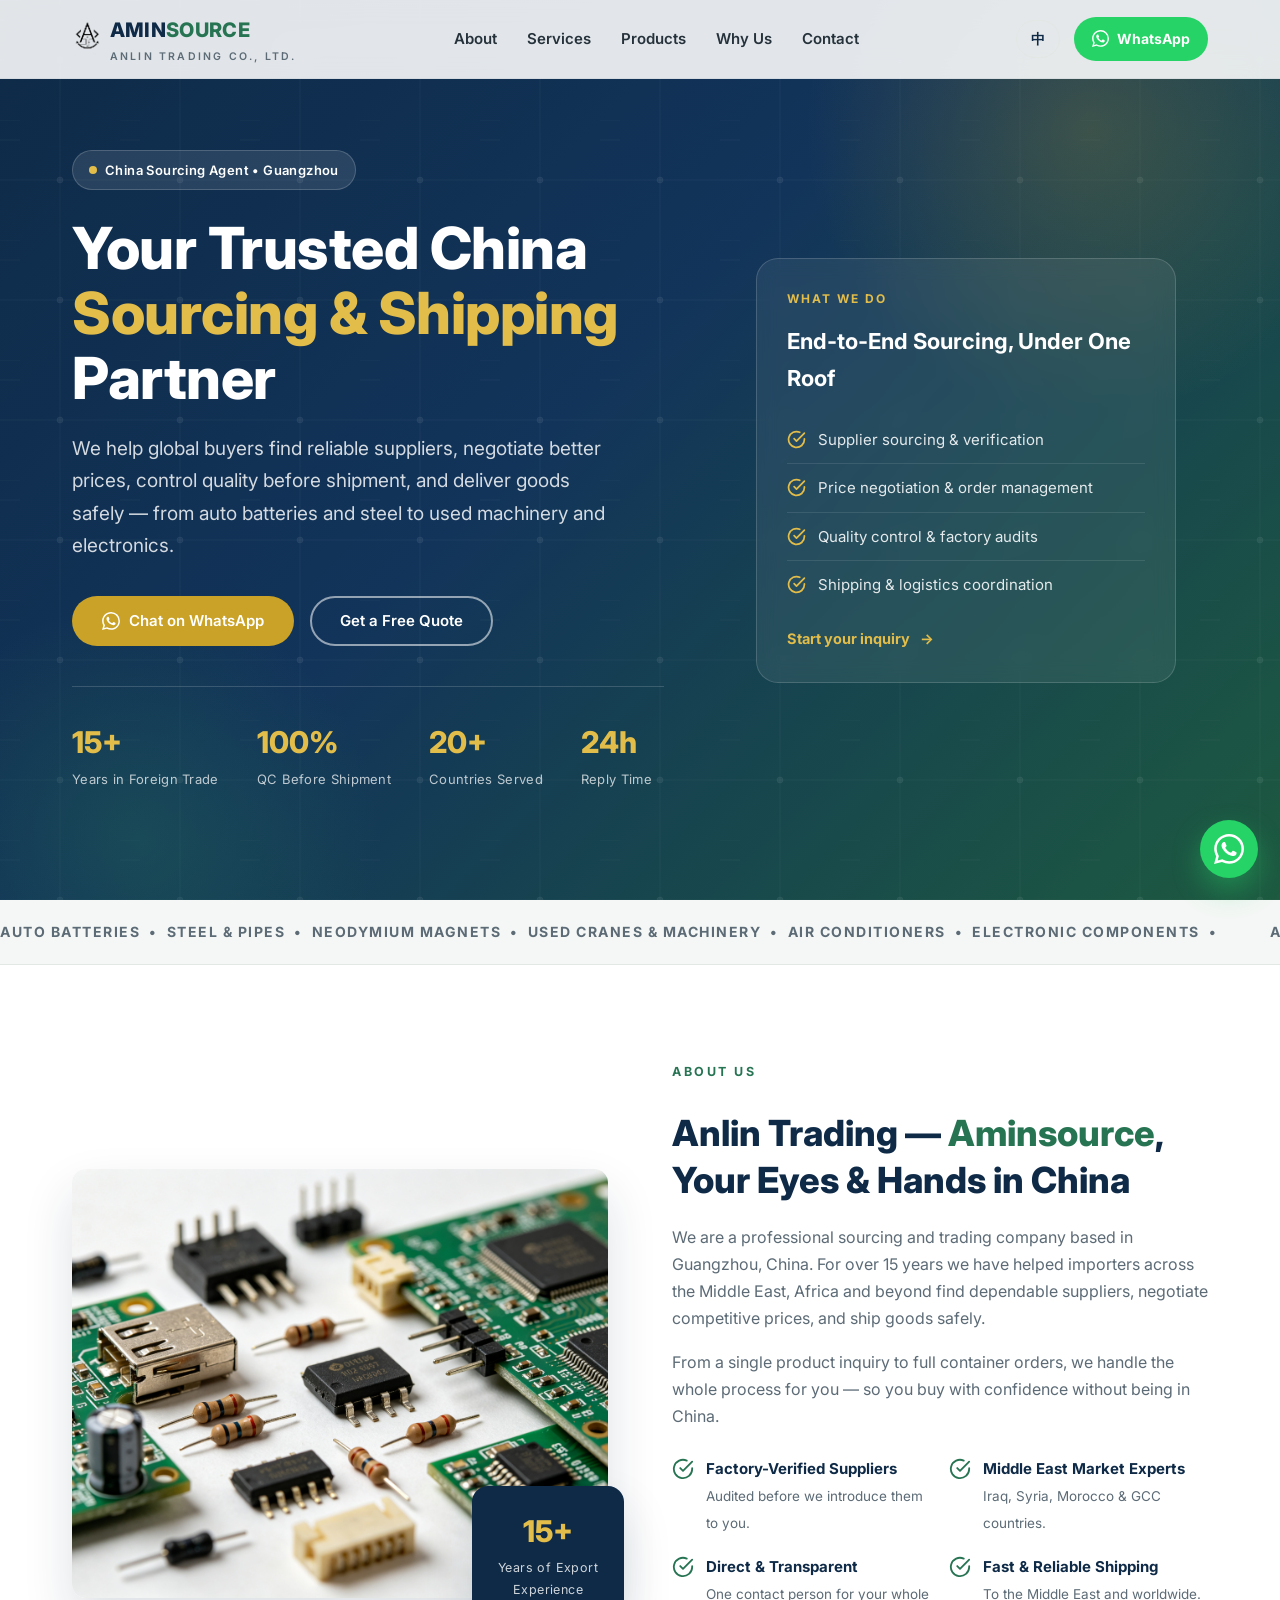
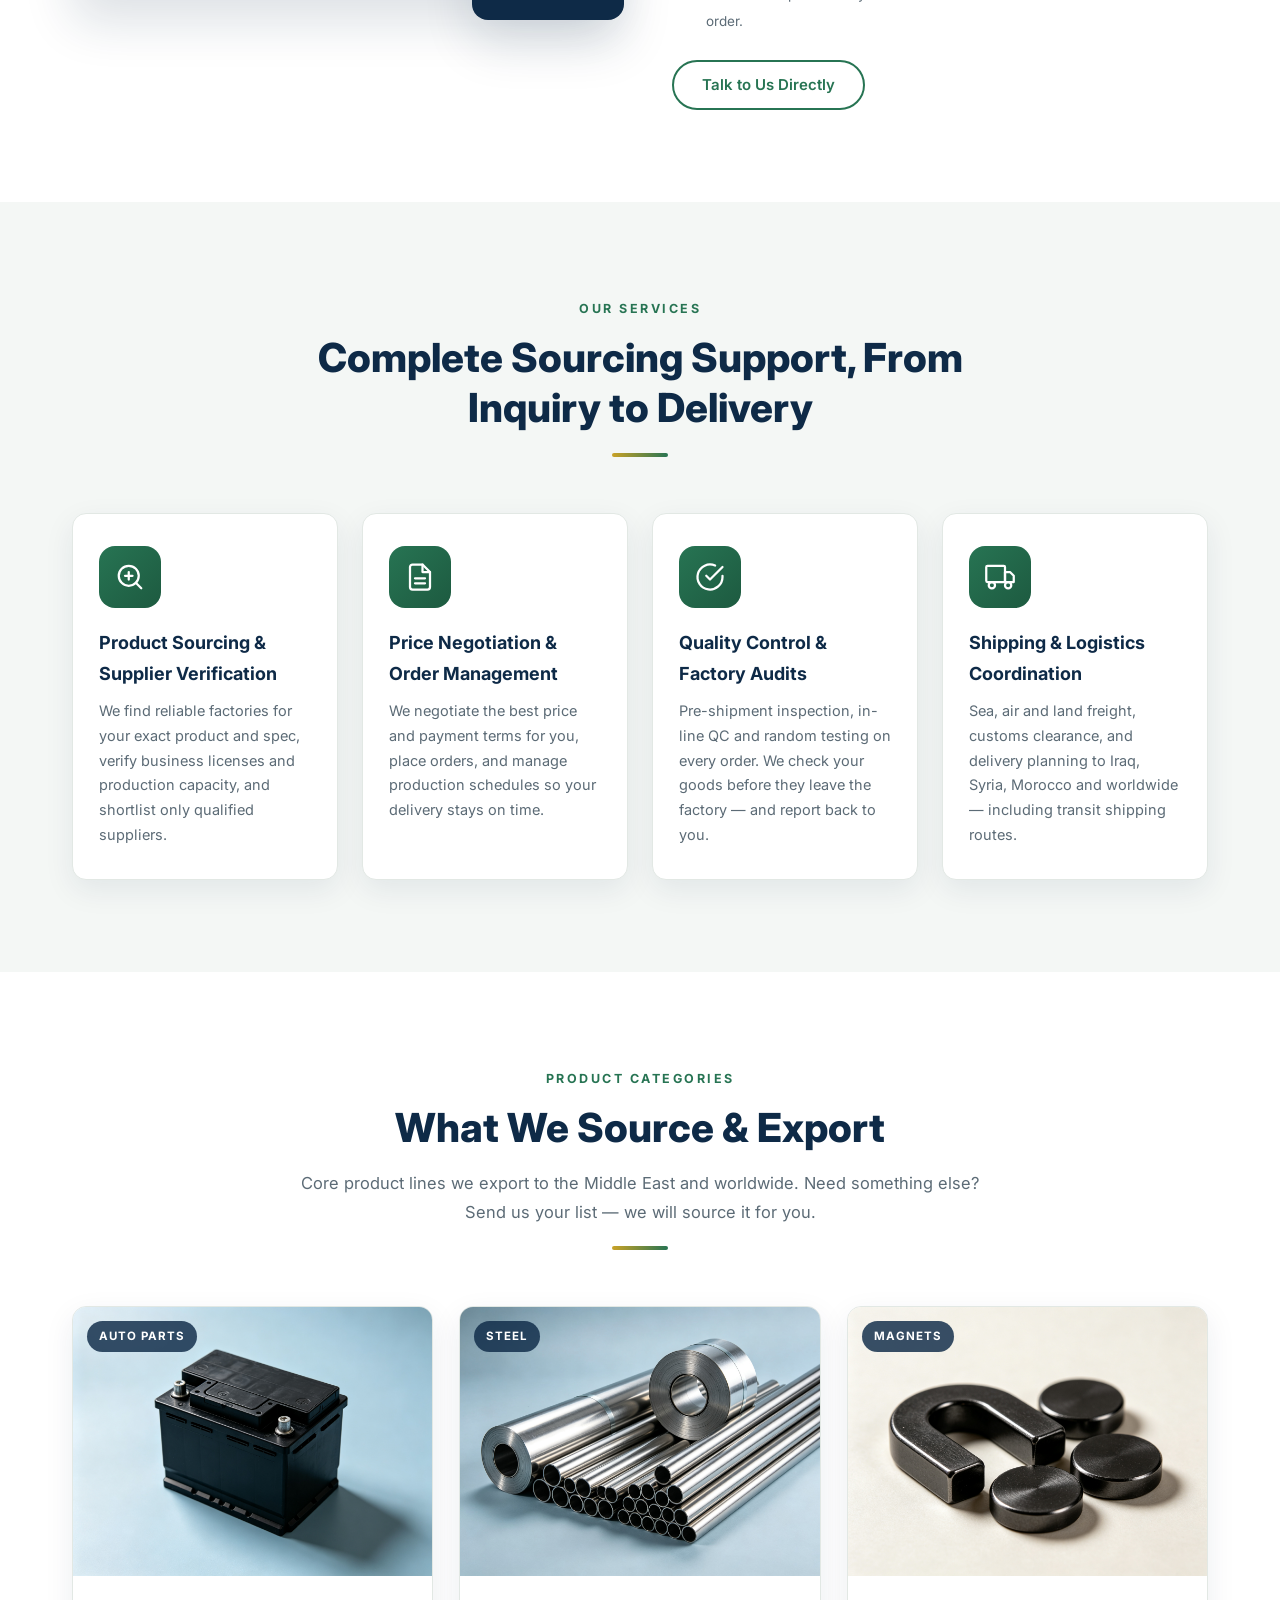
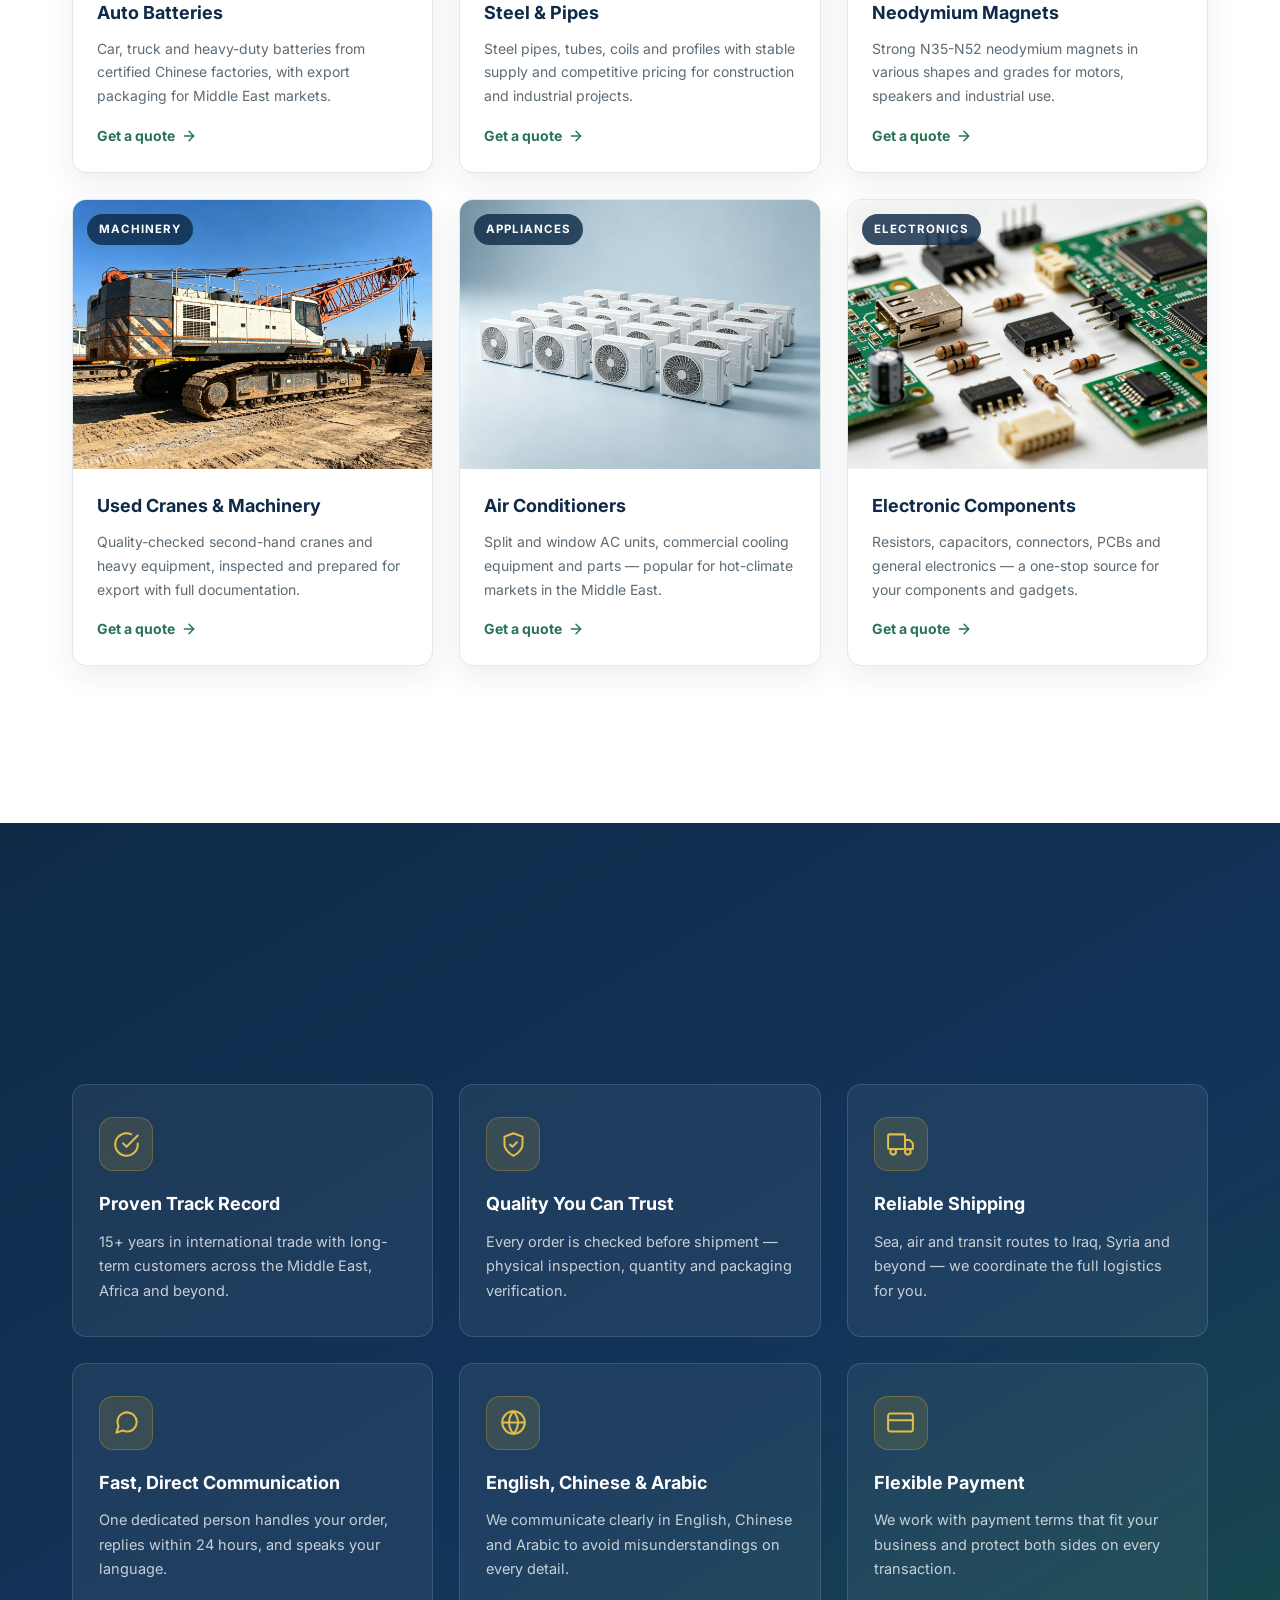
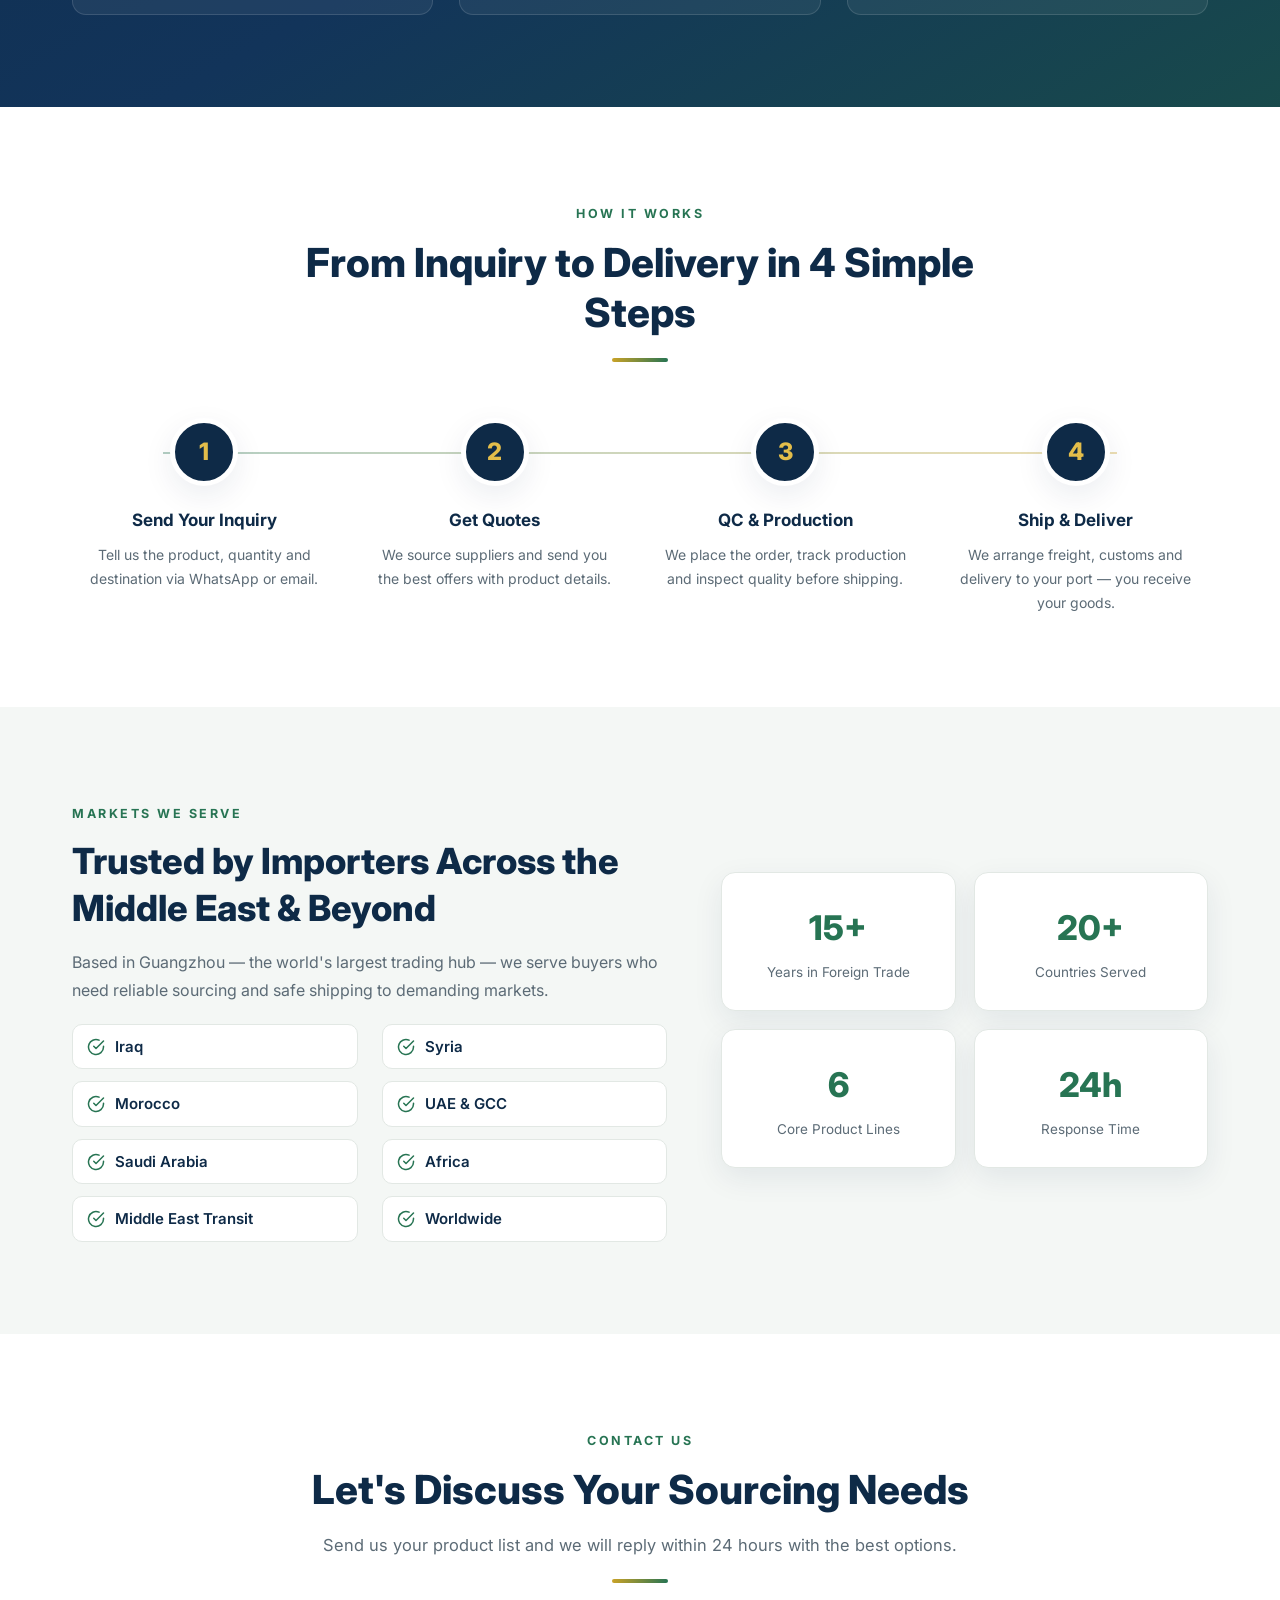
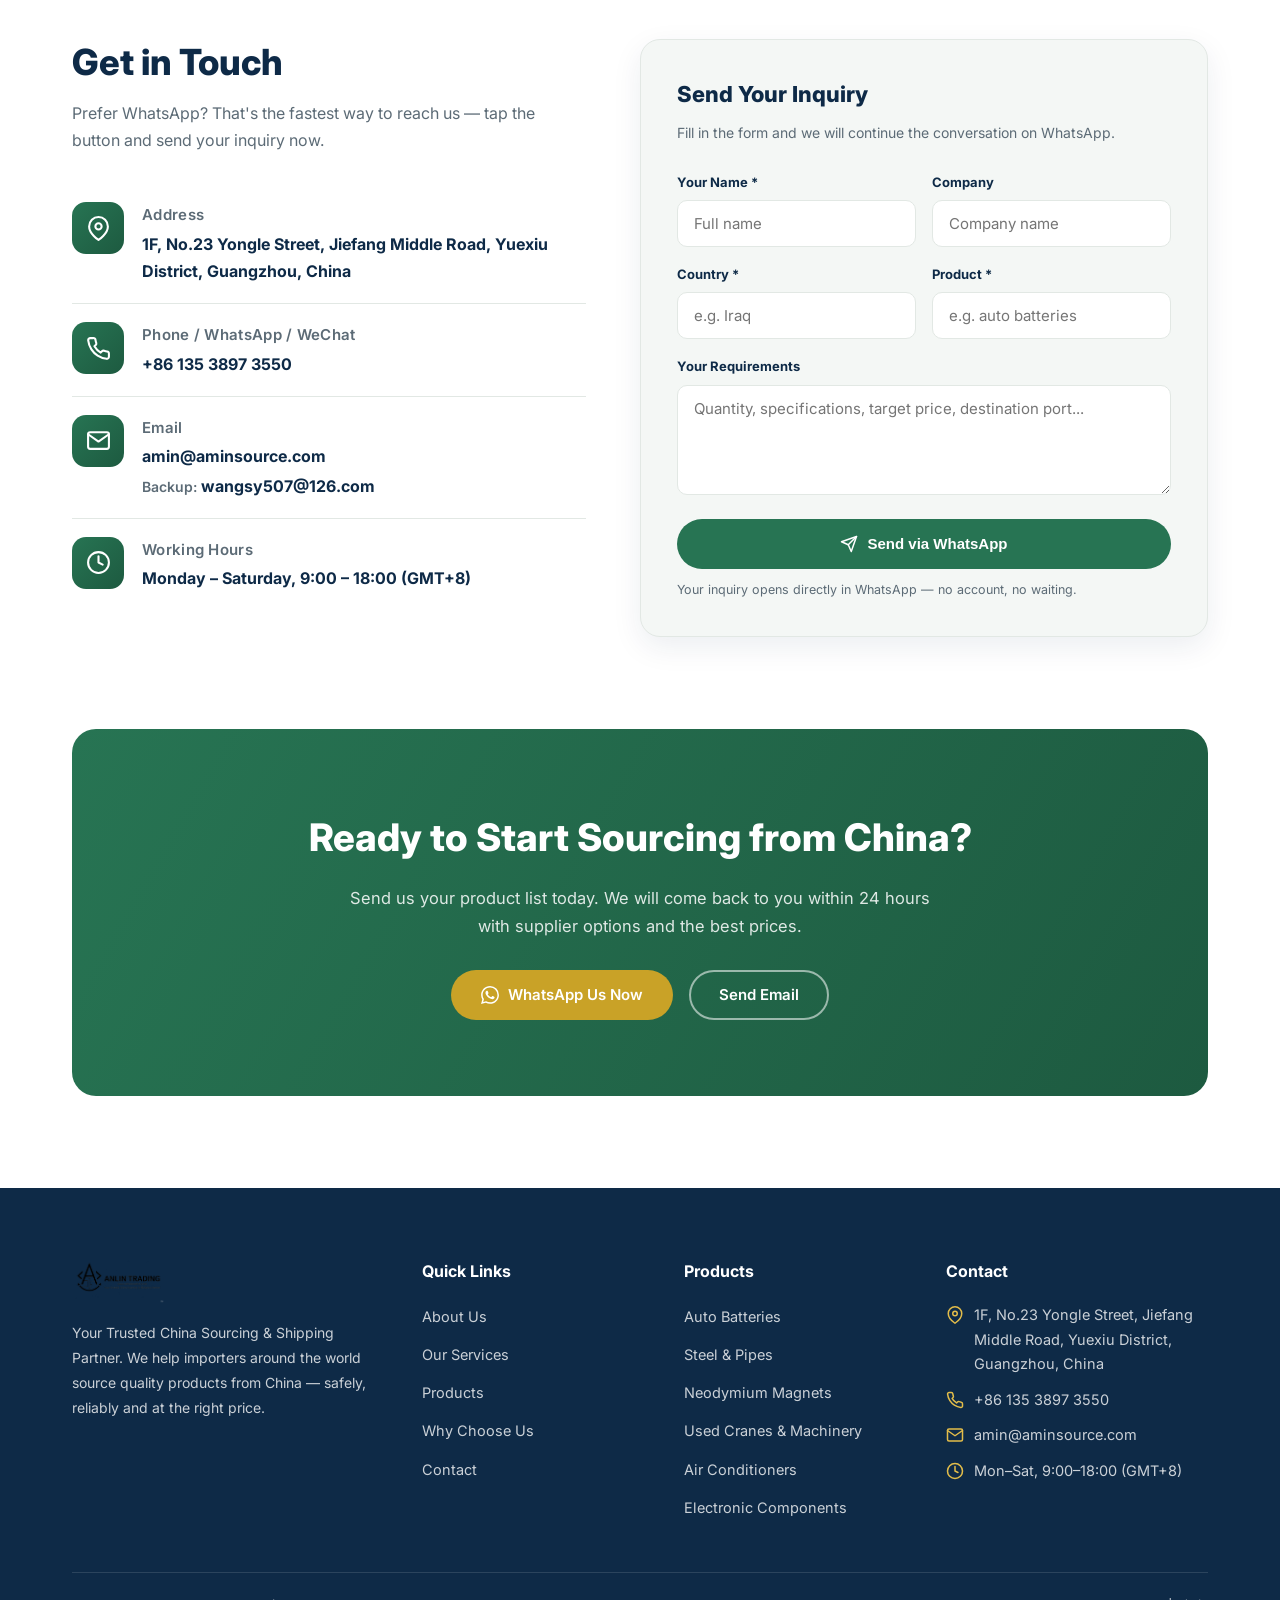
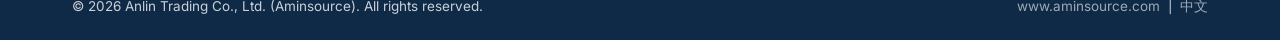
==== index.html @ d12b862a "Add files via upload" ====
<!DOCTYPE html>
<html lang="en">
<head>
<meta charset="UTF-8">
<meta name="viewport" content="width=device-width, initial-scale=1.0">
<title>Aminsource | China Sourcing Agent & Shipping Partner in Guangzhou</title>
<meta name="description" content="Aminsource (Anlin Trading) is a professional China sourcing agent in Guangzhou. We help global buyers source auto batteries, steel, magnets, used cranes, AC units & electronic components, with factory audits, quality control and reliable shipping to the Middle East and worldwide.">
<meta name="keywords" content="China sourcing agent, Guangzhou sourcing company, sourcing from China, quality control China, factory audit, shipping agent China, auto batteries supplier, steel supplier China, used cranes exporter, AC supplier, electronic components supplier, Iraq, Syria, Middle East">
<meta name="robots" content="index, follow">
<link rel="canonical" href="https://www.aminsource.com/">
<link rel="alternate" hreflang="en" href="https://www.aminsource.com/">
<link rel="alternate" hreflang="zh" href="https://www.aminsource.com/zh.html">
<link rel="icon" type="image/png" href="favicon.png">

<!-- Open Graph -->
<meta property="og:type" content="website">
<meta property="og:title" content="Aminsource — Your Trusted China Sourcing & Shipping Partner">
<meta property="og:description" content="Professional sourcing agent in Guangzhou, China. Product sourcing, factory audits, quality control and shipping to the Middle East & worldwide.">
<meta property="og:url" content="https://www.aminsource.com/">
<meta property="og:image" content="https://www.aminsource.com/images/logo/logo-full.png">
<meta property="og:locale" content="en_US">
<meta name="twitter:card" content="summary_large_image">

<!-- Fonts -->
<link rel="preconnect" href="https://fonts.googleapis.com">
<link rel="preconnect" href="https://fonts.gstatic.com" crossorigin>
<link href="https://fonts.googleapis.com/css2?family=Inter:wght@400;500;600;700;800&display=swap" rel="stylesheet">

<!-- Styles -->
<link rel="stylesheet" href="css/style.css">

<!-- Structured data -->
<script type="application/ld+json">
{
  "@context": "https://schema.org",
  "@type": "Organization",
  "name": "Anlin Trading Co., Ltd. (Aminsource)",
  "url": "https://www.aminsource.com/",
  "logo": "https://www.aminsource.com/images/logo/logo-full.png",
  "description": "China sourcing agent and shipping partner based in Guangzhou, serving buyers in the Middle East and worldwide.",
  "email": "amin@aminsource.com",
  "telephone": "+8613538973550",
  "address": {
    "@type": "PostalAddress",
    "streetAddress": "1F, No.23 Yongle Street, Jiefang Middle Road, Yuexiu District",
    "addressLocality": "Guangzhou",
    "addressCountry": "CN"
  },
  "contactPoint": {
    "@type": "ContactPoint",
    "contactType": "sales",
    "telephone": "+8613538973550",
    "availableLanguage": ["English", "Chinese", "Arabic"]
  }
}
</script>
</head>
<body>

<!-- ======== NAVBAR ======== -->
<nav class="nav" aria-label="Main navigation">
  <div class="nav-inner">
    <a class="brand" href="#home">
      <img src="images/logo/logo-mark.png" alt="Aminsource logo">
      <span>
        <span class="brand-name">AMIN<span>SOURCE</span></span>
        <span class="brand-sub">Anlin Trading Co., Ltd.</span>
      </span>
    </a>
    <ul class="nav-links" id="nav-links">
      <li><a href="#about">About</a></li>
      <li><a href="#services">Services</a></li>
      <li><a href="#products">Products</a></li>
      <li><a href="#why">Why Us</a></li>
      <li><a href="#contact">Contact</a></li>
    </ul>
    <div class="nav-actions">
      <a class="lang-switch" href="zh.html" title="切换到中文">中</a>
      <a class="btn-wa-sm" href="https://wa.me/8613538973550" target="_blank" rel="noopener">
        <svg viewBox="0 0 24 24" fill="currentColor"><path d="M17.472 14.382c-.297-.149-1.758-.867-2.03-.967-.273-.099-.471-.148-.67.15-.197.297-.767.966-.94 1.164-.173.199-.347.223-.644.075-.297-.15-1.255-.463-2.39-1.475-.883-.788-1.48-1.761-1.653-2.059-.173-.297-.018-.458.13-.606.134-.133.297-.347.446-.52.149-.174.198-.298.297-.497.1-.198.05-.371-.025-.52-.074-.149-.668-1.612-.916-2.207-.242-.579-.487-.5-.669-.51-.173-.008-.371-.01-.57-.01-.198 0-.52.074-.792.372-.272.297-1.04 1.016-1.04 2.479 0 1.462 1.065 2.875 1.213 3.074.149.198 2.096 3.2 5.077 4.487.709.306 1.262.489 1.694.625.712.227 1.36.195 1.871.118.571-.085 1.758-.719 2.006-1.413.248-.694.248-1.289.173-1.413-.074-.124-.272-.198-.57-.347m-5.421 7.403h-.004a9.87 9.87 0 01-5.031-1.378l-.361-.214-3.741.982.998-3.648-.235-.374a9.86 9.86 0 01-1.51-5.26c.001-5.45 4.436-9.884 9.888-9.884 2.64 0 5.122 1.03 6.988 2.898a9.825 9.825 0 012.893 6.994c-.003 5.45-4.437 9.884-9.885 9.884m8.413-18.297A11.815 11.815 0 0012.05 0C5.495 0 .16 5.335.157 11.892c0 2.096.547 4.142 1.588 5.945L.057 24l6.305-1.654a11.882 11.882 0 005.683 1.448h.005c6.554 0 11.89-5.335 11.893-11.893a11.821 11.821 0 00-3.48-8.413z"/></svg>
        WhatsApp
      </a>
      <button class="menu-toggle" aria-label="Menu">
        <span></span><span></span><span></span>
      </button>
    </div>
  </div>
</nav>

<!-- ======== HERO ======== -->
<header class="hero" id="home">
  <div class="hero-bg"></div>
  <div class="hero-bg-glow"></div>
  <div class="hero-bg-glow2"></div>
  <div class="hero-inner">
    <div class="hero-text">
      <div class="hero-badge"><span class="dot"></span> China Sourcing Agent &bull; Guangzhou</div>
      <h1>Your Trusted China <span class="hl">Sourcing &amp; Shipping</span> Partner</h1>
      <p class="lead">We help global buyers find reliable suppliers, negotiate better prices, control quality before shipment, and deliver goods safely — from auto batteries and steel to used machinery and electronics.</p>
      <div class="hero-cta">
        <a class="btn btn-gold" href="https://wa.me/8613538973550" target="_blank" rel="noopener">
          <svg viewBox="0 0 24 24" fill="currentColor"><path d="M17.472 14.382c-.297-.149-1.758-.867-2.03-.967-.273-.099-.471-.148-.67.15-.197.297-.767.966-.94 1.164-.173.199-.347.223-.644.075-.297-.15-1.255-.463-2.39-1.475-.883-.788-1.48-1.761-1.653-2.059-.173-.297-.018-.458.13-.606.134-.133.297-.347.446-.52.149-.174.198-.298.297-.497.1-.198.05-.371-.025-.52-.074-.149-.668-1.612-.916-2.207-.242-.579-.487-.5-.669-.51-.173-.008-.371-.01-.57-.01-.198 0-.52.074-.792.372-.272.297-1.04 1.016-1.04 2.479 0 1.462 1.065 2.875 1.213 3.074.149.198 2.096 3.2 5.077 4.487.709.306 1.262.489 1.694.625.712.227 1.36.195 1.871.118.571-.085 1.758-.719 2.006-1.413.248-.694.248-1.289.173-1.413-.074-.124-.272-.198-.57-.347m-5.421 7.403h-.004a9.87 9.87 0 01-5.031-1.378l-.361-.214-3.741.982.998-3.648-.235-.374a9.86 9.86 0 01-1.51-5.26c.001-5.45 4.436-9.884 9.888-9.884 2.64 0 5.122 1.03 6.988 2.898a9.825 9.825 0 012.893 6.994c-.003 5.45-4.437 9.884-9.885 9.884m8.413-18.297A11.815 11.815 0 0012.05 0C5.495 0 .16 5.335.157 11.892c0 2.096.547 4.142 1.588 5.945L.057 24l6.305-1.654a11.882 11.882 0 005.683 1.448h.005c6.554 0 11.89-5.335 11.893-11.893a11.821 11.821 0 00-3.48-8.413z"/></svg>
          Chat on WhatsApp
        </a>
        <a class="btn btn-outline" href="#contact">Get a Free Quote</a>
      </div>
      <div class="hero-stats">
        <div class="stat"><div class="num">15+</div><div class="lbl">Years in Foreign Trade</div></div>
        <div class="stat"><div class="num">100%</div><div class="lbl">QC Before Shipment</div></div>
        <div class="stat"><div class="num">20+</div><div class="lbl">Countries Served</div></div>
        <div class="stat"><div class="num">24h</div><div class="lbl">Reply Time</div></div>
      </div>
    </div>
    <div class="hero-visual">
      <div class="hero-card">
        <div class="tag">What we do</div>
        <h3>End-to-End Sourcing, Under One Roof</h3>
        <ul>
          <li>
            <svg viewBox="0 0 24 24" fill="none" stroke="currentColor" stroke-width="2.2" stroke-linecap="round" stroke-linejoin="round"><path d="M22 11.08V12a10 10 0 11-5.93-9.14"/><polyline points="22 4 12 14.01 9 11.01"/></svg>
            Supplier sourcing &amp; verification
          </li>
          <li>
            <svg viewBox="0 0 24 24" fill="none" stroke="currentColor" stroke-width="2.2" stroke-linecap="round" stroke-linejoin="round"><path d="M22 11.08V12a10 10 0 11-5.93-9.14"/><polyline points="22 4 12 14.01 9 11.01"/></svg>
            Price negotiation &amp; order management
          </li>
          <li>
            <svg viewBox="0 0 24 24" fill="none" stroke="currentColor" stroke-width="2.2" stroke-linecap="round" stroke-linejoin="round"><path d="M22 11.08V12a10 10 0 11-5.93-9.14"/><polyline points="22 4 12 14.01 9 11.01"/></svg>
            Quality control &amp; factory audits
          </li>
          <li>
            <svg viewBox="0 0 24 24" fill="none" stroke="currentColor" stroke-width="2.2" stroke-linecap="round" stroke-linejoin="round"><path d="M22 11.08V12a10 10 0 11-5.93-9.14"/><polyline points="22 4 12 14.01 9 11.01"/></svg>
            Shipping &amp; logistics coordination
          </li>
        </ul>
        <a class="card-cta" href="#contact">Start your inquiry <span>&rarr;</span></a>
      </div>
    </div>
  </div>
</header>

<!-- ======== MARQUEE ======== -->
<div class="marquee" aria-hidden="true">
  <div class="marquee-track">
    <span>Auto Batteries &nbsp;&bull;&nbsp; Steel &amp; Pipes &nbsp;&bull;&nbsp; Neodymium Magnets &nbsp;&bull;&nbsp; Used Cranes &amp; Machinery &nbsp;&bull;&nbsp; Air Conditioners &nbsp;&bull;&nbsp; Electronic Components &nbsp;&bull;&nbsp;</span>
    <span>Auto Batteries &nbsp;&bull;&nbsp; Steel &amp; Pipes &nbsp;&bull;&nbsp; Neodymium Magnets &nbsp;&bull;&nbsp; Used Cranes &amp; Machinery &nbsp;&bull;&nbsp; Air Conditioners &nbsp;&bull;&nbsp; Electronic Components &nbsp;&bull;&nbsp;</span>
  </div>
</div>

<!-- ======== ABOUT ======== -->
<section id="about">
  <div class="container about-grid">
    <div class="about-media reveal">
      <img class="img-main" src="images/products/electronics.jpg" alt="Electronic components and circuit boards sourced by Aminsource in Guangzhou">
      <div class="badge-float">
        <div class="b">15+</div>
        <div class="s">Years of Export<br>Experience</div>
      </div>
    </div>
    <div class="about-text reveal">
      <span class="eyebrow">About Us</span>
      <h2>Anlin Trading — <span class="hl">Aminsource</span>, Your Eyes &amp; Hands in China</h2>
      <p>We are a professional sourcing and trading company based in Guangzhou, China. For over 15 years we have helped importers across the Middle East, Africa and beyond find dependable suppliers, negotiate competitive prices, and ship goods safely.</p>
      <p>From a single product inquiry to full container orders, we handle the whole process for you — so you buy with confidence without being in China.</p>
      <ul class="about-feats">
        <li>
          <svg viewBox="0 0 24 24" fill="none" stroke="currentColor" stroke-width="2" stroke-linecap="round" stroke-linejoin="round"><path d="M22 11.08V12a10 10 0 11-5.93-9.14"/><polyline points="22 4 12 14.01 9 11.01"/></svg>
          <span><strong>Factory-Verified Suppliers</strong><small>Audited before we introduce them to you.</small></span>
        </li>
        <li>
          <svg viewBox="0 0 24 24" fill="none" stroke="currentColor" stroke-width="2" stroke-linecap="round" stroke-linejoin="round"><path d="M22 11.08V12a10 10 0 11-5.93-9.14"/><polyline points="22 4 12 14.01 9 11.01"/></svg>
          <span><strong>Middle East Market Experts</strong><small>Iraq, Syria, Morocco &amp; GCC countries.</small></span>
        </li>
        <li>
          <svg viewBox="0 0 24 24" fill="none" stroke="currentColor" stroke-width="2" stroke-linecap="round" stroke-linejoin="round"><path d="M22 11.08V12a10 10 0 11-5.93-9.14"/><polyline points="22 4 12 14.01 9 11.01"/></svg>
          <span><strong>Direct &amp; Transparent</strong><small>One contact person for your whole order.</small></span>
        </li>
        <li>
          <svg viewBox="0 0 24 24" fill="none" stroke="currentColor" stroke-width="2" stroke-linecap="round" stroke-linejoin="round"><path d="M22 11.08V12a10 10 0 11-5.93-9.14"/><polyline points="22 4 12 14.01 9 11.01"/></svg>
          <span><strong>Fast &amp; Reliable Shipping</strong><small>To the Middle East and worldwide.</small></span>
        </li>
      </ul>
      <a class="btn btn-outline-dark" href="#contact">Talk to Us Directly</a>
    </div>
  </div>
</section>

<!-- ======== SERVICES ======== -->
<section id="services">
  <div class="container">
    <div class="section-head reveal">
      <span class="eyebrow">Our Services</span>
      <h2>Complete Sourcing Support, From Inquiry to Delivery</h2>
      <div class="line"></div>
    </div>
    <div class="services-grid">
      <div class="service-card reveal">
        <div class="service-icon"><svg viewBox="0 0 24 24" fill="none" stroke="currentColor" stroke-width="1.8" stroke-linecap="round" stroke-linejoin="round"><circle cx="11" cy="11" r="8"/><line x1="21" y1="21" x2="16.65" y2="16.65"/><line x1="11" y1="8" x2="11" y2="14"/><line x1="8" y1="11" x2="14" y2="11"/></svg></div>
        <h3>Product Sourcing &amp; Supplier Verification</h3>
        <p>We find reliable factories for your exact product and spec, verify business licenses and production capacity, and shortlist only qualified suppliers.</p>
      </div>
      <div class="service-card reveal">
        <div class="service-icon"><svg viewBox="0 0 24 24" fill="none" stroke="currentColor" stroke-width="1.8" stroke-linecap="round" stroke-linejoin="round"><path d="M14 2H6a2 2 0 00-2 2v16a2 2 0 002 2h12a2 2 0 002-2V8z"/><polyline points="14 2 14 8 20 8"/><line x1="16" y1="13" x2="8" y2="13"/><line x1="16" y1="17" x2="8" y2="17"/></svg></div>
        <h3>Price Negotiation &amp; Order Management</h3>
        <p>We negotiate the best price and payment terms for you, place orders, and manage production schedules so your delivery stays on time.</p>
      </div>
      <div class="service-card reveal">
        <div class="service-icon"><svg viewBox="0 0 24 24" fill="none" stroke="currentColor" stroke-width="1.8" stroke-linecap="round" stroke-linejoin="round"><path d="M22 11.08V12a10 10 0 11-5.93-9.14"/><polyline points="22 4 12 14.01 9 11.01"/></svg></div>
        <h3>Quality Control &amp; Factory Audits</h3>
        <p>Pre-shipment inspection, in-line QC and random testing on every order. We check your goods before they leave the factory — and report back to you.</p>
      </div>
      <div class="service-card reveal">
        <div class="service-icon"><svg viewBox="0 0 24 24" fill="none" stroke="currentColor" stroke-width="1.8" stroke-linecap="round" stroke-linejoin="round"><rect x="1" y="3" width="15" height="13" rx="1"/><polygon points="16 8 20 8 23 11 23 16 16 16 16 8"/><circle cx="5.5" cy="18.5" r="2.5"/><circle cx="18.5" cy="18.5" r="2.5"/></svg></div>
        <h3>Shipping &amp; Logistics Coordination</h3>
        <p>Sea, air and land freight, customs clearance, and delivery planning to Iraq, Syria, Morocco and worldwide — including transit shipping routes.</p>
      </div>
    </div>
  </div>
</section>

<!-- ======== PRODUCTS ======== -->
<section id="products">
  <div class="container">
    <div class="section-head reveal">
      <span class="eyebrow">Product Categories</span>
      <h2>What We Source &amp; Export</h2>
      <p>Core product lines we export to the Middle East and worldwide. Need something else? Send us your list — we will source it for you.</p>
      <div class="line"></div>
    </div>
    <div class="products-grid">
      <div class="product-card reveal">
        <div class="thumb"><span class="cat-tag">Auto Parts</span><img src="images/products/battery.jpg" alt="Auto batteries export from China" loading="lazy"></div>
        <div class="body">
          <h3>Auto Batteries</h3>
          <p>Car, truck and heavy-duty batteries from certified Chinese factories, with export packaging for Middle East markets.</p>
          <a class="link" href="https://wa.me/8613538973550?text=Hello%2C%20I%20am%20interested%20in%20auto%20batteries." target="_blank" rel="noopener">Get a quote <svg viewBox="0 0 24 24" fill="none" stroke="currentColor" stroke-width="2.2" stroke-linecap="round" stroke-linejoin="round"><line x1="5" y1="12" x2="19" y2="12"/><polyline points="12 5 19 12 12 19"/></svg></a>
        </div>
      </div>
      <div class="product-card reveal">
        <div class="thumb"><span class="cat-tag">Steel</span><img src="images/products/steel.jpg" alt="Steel pipes and coils supplier China" loading="lazy"></div>
        <div class="body">
          <h3>Steel &amp; Pipes</h3>
          <p>Steel pipes, tubes, coils and profiles with stable supply and competitive pricing for construction and industrial projects.</p>
          <a class="link" href="https://wa.me/8613538973550?text=Hello%2C%20I%20am%20interested%20in%20steel%20pipes%20and%20coils." target="_blank" rel="noopener">Get a quote <svg viewBox="0 0 24 24" fill="none" stroke="currentColor" stroke-width="2.2" stroke-linecap="round" stroke-linejoin="round"><line x1="5" y1="12" x2="19" y2="12"/><polyline points="12 5 19 12 12 19"/></svg></a>
        </div>
      </div>
      <div class="product-card reveal">
        <div class="thumb"><span class="cat-tag">Magnets</span><img src="images/products/magnets.jpg" alt="Neodymium magnets export from China" loading="lazy"></div>
        <div class="body">
          <h3>Neodymium Magnets</h3>
          <p>Strong N35-N52 neodymium magnets in various shapes and grades for motors, speakers and industrial use.</p>
          <a class="link" href="https://wa.me/8613538973550?text=Hello%2C%20I%20am%20interested%20in%20neodymium%20magnets." target="_blank" rel="noopener">Get a quote <svg viewBox="0 0 24 24" fill="none" stroke="currentColor" stroke-width="2.2" stroke-linecap="round" stroke-linejoin="round"><line x1="5" y1="12" x2="19" y2="12"/><polyline points="12 5 19 12 12 19"/></svg></a>
        </div>
      </div>
      <div class="product-card reveal">
        <div class="thumb"><span class="cat-tag">Machinery</span><img src="images/products/crane.jpg" alt="Used cranes and heavy machinery export" loading="lazy"></div>
        <div class="body">
          <h3>Used Cranes &amp; Machinery</h3>
          <p>Quality-checked second-hand cranes and heavy equipment, inspected and prepared for export with full documentation.</p>
          <a class="link" href="https://wa.me/8613538973550?text=Hello%2C%20I%20am%20interested%20in%20used%20cranes%20and%20machinery." target="_blank" rel="noopener">Get a quote <svg viewBox="0 0 24 24" fill="none" stroke="currentColor" stroke-width="2.2" stroke-linecap="round" stroke-linejoin="round"><line x1="5" y1="12" x2="19" y2="12"/><polyline points="12 5 19 12 12 19"/></svg></a>
        </div>
      </div>
      <div class="product-card reveal">
        <div class="thumb"><span class="cat-tag">Appliances</span><img src="images/products/ac.jpg" alt="Air conditioner units export from China" loading="lazy"></div>
        <div class="body">
          <h3>Air Conditioners</h3>
          <p>Split and window AC units, commercial cooling equipment and parts — popular for hot-climate markets in the Middle East.</p>
          <a class="link" href="https://wa.me/8613538973550?text=Hello%2C%20I%20am%20interested%20in%20air%20conditioners." target="_blank" rel="noopener">Get a quote <svg viewBox="0 0 24 24" fill="none" stroke="currentColor" stroke-width="2.2" stroke-linecap="round" stroke-linejoin="round"><line x1="5" y1="12" x2="19" y2="12"/><polyline points="12 5 19 12 12 19"/></svg></a>
        </div>
      </div>
      <div class="product-card reveal">
        <div class="thumb"><span class="cat-tag">Electronics</span><img src="images/products/electronics.jpg" alt="Electronic components export from China" loading="lazy"></div>
        <div class="body">
          <h3>Electronic Components</h3>
          <p>Resistors, capacitors, connectors, PCBs and general electronics — a one-stop source for your components and gadgets.</p>
          <a class="link" href="https://wa.me/8613538973550?text=Hello%2C%20I%20am%20interested%20in%20electronic%20components." target="_blank" rel="noopener">Get a quote <svg viewBox="0 0 24 24" fill="none" stroke="currentColor" stroke-width="2.2" stroke-linecap="round" stroke-linejoin="round"><line x1="5" y1="12" x2="19" y2="12"/><polyline points="12 5 19 12 12 19"/></svg></a>
        </div>
      </div>
    </div>
    <p class="products-note reveal">Don't see your product? <a href="https://wa.me/8613538973550?text=Hello%2C%20I%20have%20a%20custom%20sourcing%20request." target="_blank" rel="noopener">Send us your sourcing list on WhatsApp</a> — we will find it for you.</p>
  </div>
</section>

<!-- ======== WHY US ======== -->
<section id="why">
  <div class="container">
    <div class="section-head reveal">
      <span class="eyebrow">Why Choose Us</span>
      <h2>Why Importers Trust Aminsource</h2>
      <div class="line"></div>
    </div>
    <div class="why-grid">
      <div class="why-item reveal">
        <div class="ic"><svg viewBox="0 0 24 24" fill="none" stroke="currentColor" stroke-width="1.8" stroke-linecap="round" stroke-linejoin="round"><path d="M22 11.08V12a10 10 0 11-5.93-9.14"/><polyline points="22 4 12 14.01 9 11.01"/></svg></div>
        <h3>Proven Track Record</h3>
        <p>15+ years in international trade with long-term customers across the Middle East, Africa and beyond.</p>
      </div>
      <div class="why-item reveal">
        <div class="ic"><svg viewBox="0 0 24 24" fill="none" stroke="currentColor" stroke-width="1.8" stroke-linecap="round" stroke-linejoin="round"><path d="M12 22s8-4 8-10V5l-8-3-8 3v7c0 6 8 10 8 10z"/><polyline points="9 12 11 14 15 10"/></svg></div>
        <h3>Quality You Can Trust</h3>
        <p>Every order is checked before shipment — physical inspection, quantity and packaging verification.</p>
      </div>
      <div class="why-item reveal">
        <div class="ic"><svg viewBox="0 0 24 24" fill="none" stroke="currentColor" stroke-width="1.8" stroke-linecap="round" stroke-linejoin="round"><rect x="1" y="3" width="15" height="13" rx="1"/><polygon points="16 8 20 8 23 11 23 16 16 16 16 8"/><circle cx="5.5" cy="18.5" r="2.5"/><circle cx="18.5" cy="18.5" r="2.5"/></svg></div>
        <h3>Reliable Shipping</h3>
        <p>Sea, air and transit routes to Iraq, Syria and beyond — we coordinate the full logistics for you.</p>
      </div>
      <div class="why-item reveal">
        <div class="ic"><svg viewBox="0 0 24 24" fill="none" stroke="currentColor" stroke-width="1.8" stroke-linecap="round" stroke-linejoin="round"><path d="M21 11.5a8.38 8.38 0 01-.9 3.8 8.5 8.5 0 01-7.6 4.7 8.38 8.38 0 01-3.8-.9L3 21l1.9-5.7a8.38 8.38 0 01-.9-3.8 8.5 8.5 0 014.7-7.6 8.38 8.38 0 013.8-.9h.5a8.48 8.48 0 018 8v.5z"/></svg></div>
        <h3>Fast, Direct Communication</h3>
        <p>One dedicated person handles your order, replies within 24 hours, and speaks your language.</p>
      </div>
      <div class="why-item reveal">
        <div class="ic"><svg viewBox="0 0 24 24" fill="none" stroke="currentColor" stroke-width="1.8" stroke-linecap="round" stroke-linejoin="round"><circle cx="12" cy="12" r="10"/><line x1="2" y1="12" x2="22" y2="12"/><path d="M12 2a15.3 15.3 0 014 10 15.3 15.3 0 01-4 10 15.3 15.3 0 01-4-10 15.3 15.3 0 014-10z"/></svg></div>
        <h3>English, Chinese &amp; Arabic</h3>
        <p>We communicate clearly in English, Chinese and Arabic to avoid misunderstandings on every detail.</p>
      </div>
      <div class="why-item reveal">
        <div class="ic"><svg viewBox="0 0 24 24" fill="none" stroke="currentColor" stroke-width="1.8" stroke-linecap="round" stroke-linejoin="round"><rect x="1" y="4" width="22" height="16" rx="2"/><line x1="1" y1="10" x2="23" y2="10"/></svg></div>
        <h3>Flexible Payment</h3>
        <p>We work with payment terms that fit your business and protect both sides on every transaction.</p>
      </div>
    </div>
  </div>
</section>

<!-- ======== PROCESS ======== -->
<section id="process">
  <div class="container">
    <div class="section-head reveal">
      <span class="eyebrow">How It Works</span>
      <h2>From Inquiry to Delivery in 4 Simple Steps</h2>
      <div class="line"></div>
    </div>
    <div class="process-steps">
      <div class="step reveal"><div class="num"><span>1</span></div><h3>Send Your Inquiry</h3><p>Tell us the product, quantity and destination via WhatsApp or email.</p></div>
      <div class="step reveal"><div class="num"><span>2</span></div><h3>Get Quotes</h3><p>We source suppliers and send you the best offers with product details.</p></div>
      <div class="step reveal"><div class="num"><span>3</span></div><h3>QC &amp; Production</h3><p>We place the order, track production and inspect quality before shipping.</p></div>
      <div class="step reveal"><div class="num"><span>4</span></div><h3>Ship &amp; Deliver</h3><p>We arrange freight, customs and delivery to your port — you receive your goods.</p></div>
    </div>
  </div>
</section>

<!-- ======== MARKETS ======== -->
<section id="markets">
  <div class="container markets-wrap">
    <div class="markets-text reveal">
      <span class="eyebrow">Markets We Serve</span>
      <h2>Trusted by Importers Across the Middle East &amp; Beyond</h2>
      <p>Based in Guangzhou — the world's largest trading hub — we serve buyers who need reliable sourcing and safe shipping to demanding markets.</p>
      <ul class="region-list">
        <li><svg viewBox="0 0 24 24" fill="none" stroke="currentColor" stroke-width="2" stroke-linecap="round" stroke-linejoin="round"><path d="M22 11.08V12a10 10 0 11-5.93-9.14"/><polyline points="22 4 12 14.01 9 11.01"/></svg>Iraq</li>
        <li><svg viewBox="0 0 24 24" fill="none" stroke="currentColor" stroke-width="2" stroke-linecap="round" stroke-linejoin="round"><path d="M22 11.08V12a10 10 0 11-5.93-9.14"/><polyline points="22 4 12 14.01 9 11.01"/></svg>Syria</li>
        <li><svg viewBox="0 0 24 24" fill="none" stroke="currentColor" stroke-width="2" stroke-linecap="round" stroke-linejoin="round"><path d="M22 11.08V12a10 10 0 11-5.93-9.14"/><polyline points="22 4 12 14.01 9 11.01"/></svg>Morocco</li>
        <li><svg viewBox="0 0 24 24" fill="none" stroke="currentColor" stroke-width="2" stroke-linecap="round" stroke-linejoin="round"><path d="M22 11.08V12a10 10 0 11-5.93-9.14"/><polyline points="22 4 12 14.01 9 11.01"/></svg>UAE &amp; GCC</li>
        <li><svg viewBox="0 0 24 24" fill="none" stroke="currentColor" stroke-width="2" stroke-linecap="round" stroke-linejoin="round"><path d="M22 11.08V12a10 10 0 11-5.93-9.14"/><polyline points="22 4 12 14.01 9 11.01"/></svg>Saudi Arabia</li>
        <li><svg viewBox="0 0 24 24" fill="none" stroke="currentColor" stroke-width="2" stroke-linecap="round" stroke-linejoin="round"><path d="M22 11.08V12a10 10 0 11-5.93-9.14"/><polyline points="22 4 12 14.01 9 11.01"/></svg>Africa</li>
        <li><svg viewBox="0 0 24 24" fill="none" stroke="currentColor" stroke-width="2" stroke-linecap="round" stroke-linejoin="round"><path d="M22 11.08V12a10 10 0 11-5.93-9.14"/><polyline points="22 4 12 14.01 9 11.01"/></svg>Middle East Transit</li>
        <li><svg viewBox="0 0 24 24" fill="none" stroke="currentColor" stroke-width="2" stroke-linecap="round" stroke-linejoin="round"><path d="M22 11.08V12a10 10 0 11-5.93-9.14"/><polyline points="22 4 12 14.01 9 11.01"/></svg>Worldwide</li>
      </ul>
    </div>
    <div class="markets-media reveal">
      <div class="box"><div class="n">15+</div><div class="t">Years in Foreign Trade</div></div>
      <div class="box"><div class="n">20+</div><div class="t">Countries Served</div></div>
      <div class="box"><div class="n">6</div><div class="t">Core Product Lines</div></div>
      <div class="box"><div class="n">24h</div><div class="t">Response Time</div></div>
    </div>
  </div>
</section>

<!-- ======== CONTACT ======== -->
<section id="contact">
  <div class="container">
    <div class="section-head reveal">
      <span class="eyebrow">Contact Us</span>
      <h2>Let's Discuss Your Sourcing Needs</h2>
      <p>Send us your product list and we will reply within 24 hours with the best options.</p>
      <div class="line"></div>
    </div>
    <div class="contact-grid">
      <div class="contact-info reveal">
        <h2>Get in Touch</h2>
        <p>Prefer WhatsApp? That's the fastest way to reach us — tap the button and send your inquiry now.</p>
        <div class="contact-row">
          <div class="ci"><svg viewBox="0 0 24 24" fill="none" stroke="currentColor" stroke-width="2" stroke-linecap="round" stroke-linejoin="round"><path d="M21 10c0 7-9 13-9 13s-9-6-9-13a9 9 0 0118 0z"/><circle cx="12" cy="10" r="3"/></svg></div>
          <div><h4>Address</h4><p>1F, No.23 Yongle Street, Jiefang Middle Road, Yuexiu District, Guangzhou, China</p></div>
        </div>
        <div class="contact-row">
          <div class="ci"><svg viewBox="0 0 24 24" fill="none" stroke="currentColor" stroke-width="2" stroke-linecap="round" stroke-linejoin="round"><path d="M22 16.92v3a2 2 0 01-2.18 2 19.79 19.79 0 01-8.63-3.07 19.5 19.5 0 01-6-6 19.79 19.79 0 01-3.07-8.67A2 2 0 014.11 2h3a2 2 0 012 1.72 12.84 12.84 0 00.7 2.81 2 2 0 01-.45 2.11L8.09 9.91a16 16 0 006 6l1.27-1.27a2 2 0 012.11-.45 12.84 12.84 0 002.81.7A2 2 0 0122 16.92z"/></svg></div>
          <div><h4>Phone / WhatsApp / WeChat</h4><p><a href="tel:+8613538973550">+86 135 3897 3550</a></p></div>
        </div>
        <div class="contact-row">
          <div class="ci"><svg viewBox="0 0 24 24" fill="none" stroke="currentColor" stroke-width="2" stroke-linecap="round" stroke-linejoin="round"><path d="M4 4h16c1.1 0 2 .9 2 2v12c0 1.1-.9 2-2 2H4c-1.1 0-2-.9-2-2V6c0-1.1.9-2 2-2z"/><polyline points="22,6 12,13 2,6"/></svg></div>
          <div><h4>Email</h4><p><a href="mailto:amin@aminsource.com">amin@aminsource.com</a></p><p style="font-size:14px;font-weight:600;color:var(--text-muted);margin-top:2px;">Backup: <a href="mailto:wangsy507@126.com">wangsy507@126.com</a></p></div>
        </div>
        <div class="contact-row">
          <div class="ci"><svg viewBox="0 0 24 24" fill="none" stroke="currentColor" stroke-width="2" stroke-linecap="round" stroke-linejoin="round"><circle cx="12" cy="12" r="10"/><polyline points="12 6 12 12 16 14"/></svg></div>
          <div><h4>Working Hours</h4><p>Monday – Saturday, 9:00 – 18:00 (GMT+8)</p></div>
        </div>
      </div>
      <div class="contact-form reveal">
        <h3>Send Your Inquiry</h3>
        <p class="sub">Fill in the form and we will continue the conversation on WhatsApp.</p>
        <form id="inquiry-form" data-wa="8613538973550">
          <div class="form-row">
            <div class="form-group">
              <label for="f-name">Your Name *</label>
              <input type="text" id="f-name" placeholder="Full name" required>
            </div>
            <div class="form-group">
              <label for="f-company">Company</label>
              <input type="text" id="f-company" placeholder="Company name">
            </div>
          </div>
          <div class="form-row">
            <div class="form-group">
              <label for="f-country">Country *</label>
              <input type="text" id="f-country" placeholder="e.g. Iraq" required>
            </div>
            <div class="form-group">
              <label for="f-product">Product *</label>
              <input type="text" id="f-product" placeholder="e.g. auto batteries" required>
            </div>
          </div>
          <div class="form-group">
            <label for="f-message">Your Requirements</label>
            <textarea id="f-message" placeholder="Quantity, specifications, target price, destination port..."></textarea>
          </div>
          <button class="btn btn-primary" type="submit">
            <svg viewBox="0 0 24 24" fill="none" stroke="currentColor" stroke-width="2" stroke-linecap="round" stroke-linejoin="round"><line x1="22" y1="2" x2="11" y2="13"/><polygon points="22 2 15 22 11 13 2 9 22 2"/></svg>
            Send via WhatsApp
          </button>
          <p class="form-tip">Your inquiry opens directly in WhatsApp — no account, no waiting.</p>
        </form>
      </div>
    </div>
  </div>
</section>

<!-- ======== CTA BAND ======== -->
<div class="container" style="padding-bottom: 92px;">
  <div class="cta-band reveal">
    <h2>Ready to Start Sourcing from China?</h2>
    <p>Send us your product list today. We will come back to you within 24 hours with supplier options and the best prices.</p>
    <div class="cta-btns">
      <a class="btn btn-gold" href="https://wa.me/8613538973550" target="_blank" rel="noopener">
        <svg viewBox="0 0 24 24" fill="currentColor"><path d="M17.472 14.382c-.297-.149-1.758-.867-2.03-.967-.273-.099-.471-.148-.67.15-.197.297-.767.966-.94 1.164-.173.199-.347.223-.644.075-.297-.15-1.255-.463-2.39-1.475-.883-.788-1.48-1.761-1.653-2.059-.173-.297-.018-.458.13-.606.134-.133.297-.347.446-.52.149-.174.198-.298.297-.497.1-.198.05-.371-.025-.52-.074-.149-.668-1.612-.916-2.207-.242-.579-.487-.5-.669-.51-.173-.008-.371-.01-.57-.01-.198 0-.52.074-.792.372-.272.297-1.04 1.016-1.04 2.479 0 1.462 1.065 2.875 1.213 3.074.149.198 2.096 3.2 5.077 4.487.709.306 1.262.489 1.694.625.712.227 1.36.195 1.871.118.571-.085 1.758-.719 2.006-1.413.248-.694.248-1.289.173-1.413-.074-.124-.272-.198-.57-.347m-5.421 7.403h-.004a9.87 9.87 0 01-5.031-1.378l-.361-.214-3.741.982.998-3.648-.235-.374a9.86 9.86 0 01-1.51-5.26c.001-5.45 4.436-9.884 9.888-9.884 2.64 0 5.122 1.03 6.988 2.898a9.825 9.825 0 012.893 6.994c-.003 5.45-4.437 9.884-9.885 9.884m8.413-18.297A11.815 11.815 0 0012.05 0C5.495 0 .16 5.335.157 11.892c0 2.096.547 4.142 1.588 5.945L.057 24l6.305-1.654a11.882 11.882 0 005.683 1.448h.005c6.554 0 11.89-5.335 11.893-11.893a11.821 11.821 0 00-3.48-8.413z"/></svg>
        WhatsApp Us Now
      </a>
      <a class="btn btn-outline" href="mailto:amin@aminsource.com">Send Email</a>
    </div>
  </div>
</div>

<!-- ======== FOOTER ======== -->
<footer>
  <div class="container">
    <div class="footer-top">
      <div class="footer-brand">
        <img src="images/logo/logo-full.png" alt="Anlin Trading Co., Ltd. — Aminsource">
        <p>Your Trusted China Sourcing &amp; Shipping Partner. We help importers around the world source quality products from China — safely, reliably and at the right price.</p>
      </div>
      <div class="footer-col">
        <h4>Quick Links</h4>
        <ul>
          <li><a href="#about">About Us</a></li>
          <li><a href="#services">Our Services</a></li>
          <li><a href="#products">Products</a></li>
          <li><a href="#why">Why Choose Us</a></li>
          <li><a href="#contact">Contact</a></li>
        </ul>
      </div>
      <div class="footer-col">
        <h4>Products</h4>
        <ul>
          <li><a href="#products">Auto Batteries</a></li>
          <li><a href="#products">Steel &amp; Pipes</a></li>
          <li><a href="#products">Neodymium Magnets</a></li>
          <li><a href="#products">Used Cranes &amp; Machinery</a></li>
          <li><a href="#products">Air Conditioners</a></li>
          <li><a href="#products">Electronic Components</a></li>
        </ul>
      </div>
      <div class="footer-col">
        <h4>Contact</h4>
        <ul class="footer-contact">
          <li><svg viewBox="0 0 24 24" fill="none" stroke="currentColor" stroke-width="2" stroke-linecap="round" stroke-linejoin="round"><path d="M21 10c0 7-9 13-9 13s-9-6-9-13a9 9 0 0118 0z"/><circle cx="12" cy="10" r="3"/></svg>1F, No.23 Yongle Street, Jiefang Middle Road, Yuexiu District, Guangzhou, China</li>
          <li><svg viewBox="0 0 24 24" fill="none" stroke="currentColor" stroke-width="2" stroke-linecap="round" stroke-linejoin="round"><path d="M22 16.92v3a2 2 0 01-2.18 2 19.79 19.79 0 01-8.63-3.07 19.5 19.5 0 01-6-6 19.79 19.79 0 01-3.07-8.67A2 2 0 014.11 2h3a2 2 0 012 1.72 12.84 12.84 0 00.7 2.81 2 2 0 01-.45 2.11L8.09 9.91a16 16 0 006 6l1.27-1.27a2 2 0 012.11-.45 12.84 12.84 0 002.81.7A2 2 0 0122 16.92z"/></svg><a href="tel:+8613538973550">+86 135 3897 3550</a></li>
          <li><svg viewBox="0 0 24 24" fill="none" stroke="currentColor" stroke-width="2" stroke-linecap="round" stroke-linejoin="round"><path d="M4 4h16c1.1 0 2 .9 2 2v12c0 1.1-.9 2-2 2H4c-1.1 0-2-.9-2-2V6c0-1.1.9-2 2-2z"/><polyline points="22,6 12,13 2,6"/></svg><a href="mailto:amin@aminsource.com">amin@aminsource.com</a></li>
          <li><svg viewBox="0 0 24 24" fill="none" stroke="currentColor" stroke-width="2" stroke-linecap="round" stroke-linejoin="round"><circle cx="12" cy="12" r="10"/><polyline points="12 6 12 12 16 14"/></svg>Mon–Sat, 9:00–18:00 (GMT+8)</li>
        </ul>
      </div>
    </div>
    <div class="footer-bottom">
      <span>&copy; <span id="year"></span> Anlin Trading Co., Ltd. (Aminsource). All rights reserved.</span>
      <span><a href="https://www.aminsource.com" target="_blank" rel="noopener">www.aminsource.com</a> &nbsp;|&nbsp; <a href="zh.html">中文</a></span>
    </div>
  </div>
</footer>

<!-- Floating WhatsApp -->
<a class="wa-float" href="https://wa.me/8613538973550" target="_blank" rel="noopener" aria-label="Chat on WhatsApp">
  <svg viewBox="0 0 24 24" fill="currentColor"><path d="M17.472 14.382c-.297-.149-1.758-.867-2.03-.967-.273-.099-.471-.148-.67.15-.197.297-.767.966-.94 1.164-.173.199-.347.223-.644.075-.297-.15-1.255-.463-2.39-1.475-.883-.788-1.48-1.761-1.653-2.059-.173-.297-.018-.458.13-.606.134-.133.297-.347.446-.52.149-.174.198-.298.297-.497.1-.198.05-.371-.025-.52-.074-.149-.668-1.612-.916-2.207-.242-.579-.487-.5-.669-.51-.173-.008-.371-.01-.57-.01-.198 0-.52.074-.792.372-.272.297-1.04 1.016-1.04 2.479 0 1.462 1.065 2.875 1.213 3.074.149.198 2.096 3.2 5.077 4.487.709.306 1.262.489 1.694.625.712.227 1.36.195 1.871.118.571-.085 1.758-.719 2.006-1.413.248-.694.248-1.289.173-1.413-.074-.124-.272-.198-.57-.347m-5.421 7.403h-.004a9.87 9.87 0 01-5.031-1.378l-.361-.214-3.741.982.998-3.648-.235-.374a9.86 9.86 0 01-1.51-5.26c.001-5.45 4.436-9.884 9.888-9.884 2.64 0 5.122 1.03 6.988 2.898a9.825 9.825 0 012.893 6.994c-.003 5.45-4.437 9.884-9.885 9.884m8.413-18.297A11.815 11.815 0 0012.05 0C5.495 0 .16 5.335.157 11.892c0 2.096.547 4.142 1.588 5.945L.057 24l6.305-1.654a11.882 11.882 0 005.683 1.448h.005c6.554 0 11.89-5.335 11.893-11.893a11.821 11.821 0 00-3.48-8.413z"/></svg>
</a>

<script src="js/main.js"></script>
<script>document.getElementById('year').textContent = new Date().getFullYear();</script>
</body>
</html>
---- css/style.css ----
/* =========================================================
   AMINSOURCE — Anlin Trading Co., Ltd.
   Sourcing & Shipping Partner in China
   Brand colors: 孔雀绿 #277453 / 藏青 #0E2A47 / 暖金 #C9A227
   ========================================================= */

:root {
  --primary: #277453;
  --primary-dark: #1d5a40;
  --dark: #0E2A47;
  --dark-2: #12345a;
  --gold: #C9A227;
  --gold-2: #e3bd4a;
  --bg-light: #f4f7f5;
  --bg-white: #ffffff;
  --text: #26323b;
  --text-muted: #5c6b76;
  --border: #e2e8e4;
  --shadow: 0 10px 30px rgba(14, 42, 71, 0.08);
  --shadow-lg: 0 24px 50px rgba(14, 42, 71, 0.14);
  --radius: 14px;
  --container: 1180px;
  --font: 'Inter', 'PingFang SC', 'Microsoft YaHei', -apple-system, BlinkMacSystemFont, 'Segoe UI', Roboto, Helvetica, Arial, sans-serif;
}

* { margin: 0; padding: 0; box-sizing: border-box; }
html { scroll-behavior: smooth; scroll-padding-top: 84px; }
body {
  font-family: var(--font);
  color: var(--text);
  background: var(--bg-white);
  line-height: 1.7;
  font-size: 16px;
  -webkit-font-smoothing: antialiased;
}
img { max-width: 100%; display: block; }
a { text-decoration: none; color: inherit; }
ul { list-style: none; }
.container { max-width: var(--container); margin: 0 auto; padding: 0 22px; }

/* ---------- Buttons ---------- */
.btn {
  display: inline-flex; align-items: center; justify-content: center; gap: 9px;
  padding: 14px 28px; border-radius: 999px; font-weight: 600; font-size: 15px;
  transition: all .25s ease; cursor: pointer; border: 2px solid transparent;
  line-height: 1.2;
}
.btn-primary { background: var(--primary); color: #fff; }
.btn-primary:hover { background: var(--primary-dark); transform: translateY(-2px); box-shadow: 0 12px 24px rgba(39,116,83,.28); }
.btn-gold { background: var(--gold); color: #fff; }
.btn-gold:hover { background: var(--gold-2); transform: translateY(-2px); box-shadow: 0 12px 24px rgba(201,162,39,.3); }
.btn-outline { border-color: rgba(255,255,255,.55); color: #fff; background: transparent; }
.btn-outline:hover { background: rgba(255,255,255,.12); border-color: #fff; }
.btn-outline-dark { border-color: var(--primary); color: var(--primary); background: transparent; }
.btn-outline-dark:hover { background: var(--primary); color: #fff; }
.btn svg { width: 18px; height: 18px; flex: none; }

/* ---------- Section base ---------- */
section { padding: 92px 0; }
.section-head { text-align: center; max-width: 720px; margin: 0 auto 56px; }
.eyebrow {
  display: inline-block; font-size: 12.5px; font-weight: 700; letter-spacing: 2.5px;
  text-transform: uppercase; color: var(--primary); margin-bottom: 14px;
}
.section-head h2 { font-size: clamp(28px, 4vw, 40px); line-height: 1.25; color: var(--dark); font-weight: 800; }
.section-head p { margin-top: 16px; color: var(--text-muted); font-size: 16.5px; }
.section-head .line { width: 56px; height: 4px; border-radius: 4px; background: linear-gradient(90deg, var(--gold), var(--primary)); margin: 20px auto 0; }

/* ---------- Navbar ---------- */
.nav {
  position: fixed; top: 0; left: 0; right: 0; z-index: 100;
  background: rgba(255,255,255,.88); backdrop-filter: blur(14px); -webkit-backdrop-filter: blur(14px);
  border-bottom: 1px solid rgba(14,42,71,.06); transition: box-shadow .3s;
}
.nav.scrolled { box-shadow: 0 6px 24px rgba(14,42,71,.08); }
.nav-inner { max-width: var(--container); margin: 0 auto; padding: 0 22px; height: 78px; display: flex; align-items: center; justify-content: space-between; gap: 20px; }
.brand { display: flex; align-items: center; gap: 10px; }
.brand img { height: 40px; width: auto; }
.brand-name { font-weight: 800; font-size: 20px; color: var(--dark); letter-spacing: .3px; }
.brand-name span { color: var(--primary); }
.brand-sub { display: block; font-size: 10.5px; font-weight: 600; letter-spacing: 2.2px; color: var(--text-muted); text-transform: uppercase; margin-top: 1px; }
.nav-links { display: flex; align-items: center; gap: 30px; }
.nav-links a { font-size: 15px; font-weight: 600; color: var(--text); position: relative; padding: 6px 0; transition: color .2s; }
.nav-links a::after { content: ''; position: absolute; left: 0; bottom: 0; width: 0; height: 2px; background: var(--primary); transition: width .25s; border-radius: 2px; }
.nav-links a:hover { color: var(--primary); }
.nav-links a:hover::after { width: 100%; }
.nav-actions { display: flex; align-items: center; gap: 14px; }
.lang-switch {
  display: inline-flex; align-items: center; gap: 6px; font-size: 13.5px; font-weight: 700;
  color: var(--dark); border: 1.5px solid var(--border); padding: 7px 14px; border-radius: 999px; transition: all .2s;
}
.lang-switch:hover { border-color: var(--primary); color: var(--primary); }
.btn-wa-sm { display: inline-flex; align-items: center; gap: 8px; background: #25D366; color: #fff; font-weight: 700; font-size: 14px; padding: 10px 18px; border-radius: 999px; transition: all .2s; }
.btn-wa-sm:hover { background: #1fb457; transform: translateY(-1px); }
.btn-wa-sm svg { width: 17px; height: 17px; }
.menu-toggle { display: none; background: none; border: none; cursor: pointer; padding: 6px; }
.menu-toggle span { display: block; width: 24px; height: 2.5px; background: var(--dark); margin: 5px 0; border-radius: 2px; transition: all .25s; }

/* ---------- Hero ---------- */
.hero {
  position: relative; padding: 0; min-height: 100vh; display: flex; align-items: center;
  color: #fff; overflow: hidden; background: linear-gradient(135deg, var(--dark) 0%, var(--dark-2) 45%, var(--primary-dark) 100%);
}
.hero-bg { position: absolute; inset: 0; opacity: .5; background-image: url("data:image/svg+xml,%3Csvg xmlns='http://www.w3.org/2000/svg' width='120' height='120' viewBox='0 0 120 120'%3E%3Cg fill='none' stroke='%23ffffff' stroke-opacity='0.07' stroke-width='1'%3E%3Cpath d='M0 60h120M60 0v120'/%3E%3Ccircle cx='60' cy='60' r='3' fill='%23ffffff' fill-opacity='0.12'/%3E%3Cpath d='M0 0l20 0M0 20l20 0'/%3E%3C/g%3E%3C/svg%3E"); }
.hero-bg-glow { position: absolute; width: 620px; height: 620px; border-radius: 50%; background: radial-gradient(circle, rgba(201,162,39,.22), transparent 65%); top: -180px; right: -120px; }
.hero-bg-glow2 { position: absolute; width: 520px; height: 520px; border-radius: 50%; background: radial-gradient(circle, rgba(39,116,83,.35), transparent 65%); bottom: -200px; left: -120px; }
.hero-inner { position: relative; z-index: 2; display: grid; grid-template-columns: 1.1fr .9fr; gap: 60px; align-items: center; padding: 150px 22px 110px; max-width: var(--container); margin: 0 auto; width: 100%; }
.hero-badge { display: inline-flex; align-items: center; gap: 8px; background: rgba(255,255,255,.1); border: 1px solid rgba(255,255,255,.18); padding: 8px 16px; border-radius: 999px; font-size: 13px; font-weight: 600; letter-spacing: .4px; margin-bottom: 26px; }
.hero-badge .dot { width: 8px; height: 8px; border-radius: 50%; background: var(--gold-2); animation: pulse 1.8s infinite; }
@keyframes pulse { 0%,100%{opacity:1} 50%{opacity:.35} }
.hero h1 { font-size: clamp(34px, 5.2vw, 58px); line-height: 1.12; font-weight: 800; letter-spacing: -.5px; margin-bottom: 22px; }
.hero h1 .hl { color: var(--gold-2); }
.hero p.lead { font-size: clamp(16px, 2vw, 19px); color: rgba(255,255,255,.82); max-width: 540px; margin-bottom: 34px; }
.hero-cta { display: flex; flex-wrap: wrap; gap: 16px; margin-bottom: 40px; }
.hero-stats { display: flex; flex-wrap: wrap; gap: 38px; border-top: 1px solid rgba(255,255,255,.16); padding-top: 30px; }
.hero-stats .stat .num { font-size: 30px; font-weight: 800; color: var(--gold-2); }
.hero-stats .stat .lbl { font-size: 13px; color: rgba(255,255,255,.72); letter-spacing: .3px; }
.hero-visual { position: relative; display: flex; justify-content: center; }
.hero-card {
  width: 100%; max-width: 420px; background: rgba(255,255,255,.07); border: 1px solid rgba(255,255,255,.16);
  border-radius: 22px; padding: 30px; backdrop-filter: blur(10px); -webkit-backdrop-filter: blur(10px);
}
.hero-card .tag { font-size: 12px; font-weight: 700; letter-spacing: 2px; text-transform: uppercase; color: var(--gold-2); margin-bottom: 14px; }
.hero-card h3 { font-size: 22px; margin-bottom: 18px; font-weight: 700; }
.hero-card ul li { display: flex; gap: 12px; align-items: flex-start; padding: 11px 0; border-bottom: 1px solid rgba(255,255,255,.1); font-size: 15px; color: rgba(255,255,255,.88); }
.hero-card ul li:last-child { border-bottom: none; }
.hero-card ul svg { width: 19px; height: 19px; flex: none; color: var(--gold-2); margin-top: 3px; }
.hero-card .card-cta { margin-top: 18px; display: flex; align-items: center; gap: 10px; color: var(--gold-2); font-weight: 700; font-size: 14.5px; }

/* ---------- Marquee / partners ---------- */
.marquee { background: var(--bg-light); border-bottom: 1px solid var(--border); padding: 20px 0; overflow: hidden; }
.marquee-track { display: flex; gap: 48px; white-space: nowrap; animation: marquee 28s linear infinite; }
.marquee-track span { font-size: 14px; font-weight: 700; color: var(--text-muted); letter-spacing: 1.5px; text-transform: uppercase; display: inline-flex; align-items: center; gap: 48px; }
@keyframes marquee { from { transform: translateX(0); } to { transform: translateX(-50%); } }

/* ---------- About ---------- */
.about-grid { display: grid; grid-template-columns: 1fr 1fr; gap: 64px; align-items: center; }
.about-media { position: relative; }
.about-media .img-main { border-radius: var(--radius); box-shadow: var(--shadow-lg); width: 100%; object-fit: cover; aspect-ratio: 4/3.2; }
.about-media .badge-float {
  position: absolute; bottom: -22px; right: -16px; background: var(--dark); color: #fff;
  padding: 20px 26px; border-radius: 16px; box-shadow: var(--shadow-lg); text-align: center;
}
.about-media .badge-float .b { font-size: 30px; font-weight: 800; color: var(--gold-2); }
.about-media .badge-float .s { font-size: 12.5px; color: rgba(255,255,255,.8); letter-spacing: .4px; }
.about-text h2 { font-size: clamp(26px, 3.4vw, 36px); color: var(--dark); font-weight: 800; line-height: 1.3; margin: 14px 0 20px; }
.about-text h2 .hl { color: var(--primary); }
.about-text p { color: var(--text-muted); margin-bottom: 16px; }
.about-feats { display: grid; grid-template-columns: 1fr 1fr; gap: 18px; margin: 26px 0; }
.about-feats li { display: flex; gap: 12px; align-items: flex-start; }
.about-feats svg { width: 22px; height: 22px; flex: none; color: var(--primary); margin-top: 2px; }
.about-feats strong { display: block; font-size: 15px; color: var(--dark); }
.about-feats small { font-size: 13.5px; color: var(--text-muted); }

/* ---------- Services ---------- */
#services { background: var(--bg-light); }
.services-grid { display: grid; grid-template-columns: repeat(4, 1fr); gap: 24px; }
.service-card {
  background: #fff; border-radius: var(--radius); padding: 32px 26px; box-shadow: var(--shadow);
  border: 1px solid var(--border); transition: all .3s ease; position: relative; overflow: hidden;
}
.service-card::before { content: ''; position: absolute; top: 0; left: 0; right: 0; height: 4px; background: linear-gradient(90deg, var(--primary), var(--gold)); transform: scaleX(0); transform-origin: left; transition: transform .3s; }
.service-card:hover { transform: translateY(-6px); box-shadow: var(--shadow-lg); }
.service-card:hover::before { transform: scaleX(1); }
.service-icon {
  width: 62px; height: 62px; border-radius: 16px; display: flex; align-items: center; justify-content: center;
  background: linear-gradient(135deg, var(--primary), var(--primary-dark)); color: #fff; margin-bottom: 20px;
}
.service-icon svg { width: 30px; height: 30px; }
.service-card h3 { font-size: 18px; color: var(--dark); margin-bottom: 10px; font-weight: 700; }
.service-card p { font-size: 14.5px; color: var(--text-muted); }

/* ---------- Products ---------- */
#products { background: var(--bg-white); }
.products-grid { display: grid; grid-template-columns: repeat(3, 1fr); gap: 26px; }
.product-card {
  background: #fff; border-radius: var(--radius); overflow: hidden; box-shadow: var(--shadow);
  border: 1px solid var(--border); transition: all .3s ease; display: flex; flex-direction: column;
}
.product-card:hover { transform: translateY(-6px); box-shadow: var(--shadow-lg); }
.product-card .thumb { position: relative; overflow: hidden; aspect-ratio: 4/3; background: var(--bg-light); }
.product-card .thumb img { width: 100%; height: 100%; object-fit: cover; transition: transform .5s ease; }
.product-card:hover .thumb img { transform: scale(1.06); }
.product-card .thumb .cat-tag { position: absolute; top: 14px; left: 14px; background: rgba(14,42,71,.82); color: #fff; font-size: 11.5px; font-weight: 700; letter-spacing: 1px; text-transform: uppercase; padding: 6px 12px; border-radius: 999px; }
.product-card .body { padding: 22px 24px 24px; display: flex; flex-direction: column; flex: 1; }
.product-card h3 { font-size: 18px; color: var(--dark); margin-bottom: 8px; font-weight: 700; }
.product-card p { font-size: 14px; color: var(--text-muted); flex: 1; margin-bottom: 16px; }
.product-card .link { display: inline-flex; align-items: center; gap: 6px; color: var(--primary); font-weight: 700; font-size: 14px; }
.product-card .link svg { width: 16px; height: 16px; transition: transform .25s; }
.product-card .link:hover svg { transform: translateX(4px); }
.products-note { text-align: center; margin-top: 40px; color: var(--text-muted); font-size: 14.5px; }
.products-note a { color: var(--primary); font-weight: 700; }

/* ---------- Why us ---------- */
#why { background: linear-gradient(150deg, var(--dark) 0%, var(--dark-2) 60%, var(--primary-dark) 130%); color: #fff; }
#why .section-head h2 { color: #fff; }
#why .section-head p { color: rgba(255,255,255,.75); }
#why .eyebrow { color: var(--gold-2); }
.why-grid { display: grid; grid-template-columns: repeat(3, 1fr); gap: 26px; }
.why-item { background: rgba(255,255,255,.06); border: 1px solid rgba(255,255,255,.13); border-radius: var(--radius); padding: 32px 26px; transition: all .3s; }
.why-item:hover { background: rgba(255,255,255,.1); transform: translateY(-4px); }
.why-item .ic { width: 54px; height: 54px; border-radius: 14px; background: rgba(201,162,39,.16); border: 1px solid rgba(201,162,39,.35); display: flex; align-items: center; justify-content: center; margin-bottom: 18px; color: var(--gold-2); }
.why-item .ic svg { width: 27px; height: 27px; }
.why-item h3 { font-size: 18px; font-weight: 700; margin-bottom: 10px; }
.why-item p { font-size: 14.5px; color: rgba(255,255,255,.75); }

/* ---------- Process ---------- */
.process-steps { display: grid; grid-template-columns: repeat(4, 1fr); gap: 26px; counter-reset: step; position: relative; }
.process-steps::before { content: ''; position: absolute; top: 34px; left: 8%; right: 8%; height: 2px; background: linear-gradient(90deg, var(--primary), var(--gold)); opacity: .35; }
.step { text-align: center; position: relative; padding: 0 10px; }
.step .num { position: relative; z-index: 2; width: 68px; height: 68px; margin: 0 auto 20px; border-radius: 50%; background: var(--dark); color: #fff; display: flex; align-items: center; justify-content: center; font-size: 24px; font-weight: 800; border: 5px solid #fff; box-shadow: var(--shadow); }
.step .num span { color: var(--gold-2); }
.step h3 { font-size: 17px; color: var(--dark); margin-bottom: 8px; font-weight: 700; }
.step p { font-size: 14px; color: var(--text-muted); }

/* ---------- Markets ---------- */
#markets { background: var(--bg-light); }
.markets-wrap { display: grid; grid-template-columns: 1.1fr .9fr; gap: 54px; align-items: center; }
.markets-text h2 { font-size: clamp(26px, 3.4vw, 36px); color: var(--dark); font-weight: 800; line-height: 1.3; margin-bottom: 18px; }
.markets-text p { color: var(--text-muted); margin-bottom: 20px; }
.region-list { display: grid; grid-template-columns: 1fr 1fr; gap: 12px 24px; }
.region-list li { display: flex; align-items: center; gap: 10px; font-size: 15px; font-weight: 600; color: var(--dark); padding: 9px 14px; background: #fff; border: 1px solid var(--border); border-radius: 10px; }
.region-list svg { width: 18px; height: 18px; color: var(--primary); flex: none; }
.markets-media { display: grid; grid-template-columns: 1fr 1fr; gap: 18px; }
.markets-media .box { background: #fff; border: 1px solid var(--border); border-radius: var(--radius); padding: 26px; text-align: center; box-shadow: var(--shadow); }
.markets-media .box .n { font-size: 34px; font-weight: 800; color: var(--primary); }
.markets-media .box .t { font-size: 13.5px; color: var(--text-muted); margin-top: 4px; }

/* ---------- Contact ---------- */
#contact { background: var(--bg-white); }
.contact-grid { display: grid; grid-template-columns: .95fr 1.05fr; gap: 54px; }
.contact-info h2 { font-size: clamp(26px, 3.4vw, 36px); color: var(--dark); font-weight: 800; line-height: 1.3; margin-bottom: 14px; }
.contact-info > p { color: var(--text-muted); margin-bottom: 30px; }
.contact-row { display: flex; gap: 18px; align-items: flex-start; padding: 18px 0; border-bottom: 1px solid var(--border); }
.contact-row:last-child { border-bottom: none; }
.contact-row .ci { width: 52px; height: 52px; flex: none; border-radius: 14px; background: linear-gradient(135deg, var(--primary), var(--primary-dark)); color: #fff; display: flex; align-items: center; justify-content: center; }
.contact-row .ci svg { width: 25px; height: 25px; }
.contact-row h4 { font-size: 15px; color: var(--text-muted); font-weight: 600; margin-bottom: 3px; letter-spacing: .3px; }
.contact-row p, .contact-row a { font-size: 16px; font-weight: 700; color: var(--dark); }
.contact-row a:hover { color: var(--primary); }
.contact-form { background: var(--bg-light); border: 1px solid var(--border); border-radius: 20px; padding: 36px; box-shadow: var(--shadow); }
.contact-form h3 { font-size: 22px; color: var(--dark); margin-bottom: 8px; font-weight: 800; }
.contact-form .sub { font-size: 14px; color: var(--text-muted); margin-bottom: 26px; }
.form-row { display: grid; grid-template-columns: 1fr 1fr; gap: 16px; }
.form-group { margin-bottom: 16px; }
.form-group label { display: block; font-size: 13px; font-weight: 700; color: var(--dark); margin-bottom: 7px; }
.form-group input, .form-group textarea, .form-group select {
  width: 100%; padding: 13px 16px; border: 1.5px solid var(--border); border-radius: 10px; font-size: 15px;
  font-family: inherit; background: #fff; color: var(--text); transition: border-color .2s, box-shadow .2s; outline: none;
}
.form-group input:focus, .form-group textarea:focus, .form-group select:focus { border-color: var(--primary); box-shadow: 0 0 0 3px rgba(39,116,83,.12); }
.form-group textarea { resize: vertical; min-height: 110px; }
.form-tip { font-size: 12.5px; color: var(--text-muted); margin-top: 10px; }
.contact-form .btn { width: 100%; }

/* ---------- CTA band ---------- */
.cta-band { background: linear-gradient(120deg, var(--primary) 0%, var(--primary-dark) 100%); color: #fff; text-align: center; padding: 76px 22px; border-radius: 24px; max-width: var(--container); margin: 0 auto; position: relative; overflow: hidden; }
.cta-band h2 { font-size: clamp(26px, 3.6vw, 38px); font-weight: 800; margin-bottom: 14px; }
.cta-band p { color: rgba(255,255,255,.85); font-size: 16.5px; margin-bottom: 30px; max-width: 600px; margin-left: auto; margin-right: auto; }
.cta-band .cta-btns { display: flex; gap: 16px; justify-content: center; flex-wrap: wrap; }

/* ---------- Footer ---------- */
footer { background: var(--dark); color: rgba(255,255,255,.78); }
.footer-top { padding: 70px 0 40px; display: grid; grid-template-columns: 1.4fr 1fr 1fr 1.2fr; gap: 44px; }
.footer-brand img { height: 46px; width: auto; margin-bottom: 16px; }
.footer-brand p { font-size: 14px; line-height: 1.8; max-width: 320px; }
.footer-col h4 { color: #fff; font-size: 16px; margin-bottom: 18px; font-weight: 700; }
.footer-col ul li { margin-bottom: 11px; }
.footer-col ul a { font-size: 14.5px; transition: color .2s, padding-left .2s; }
.footer-col ul a:hover { color: var(--gold-2); padding-left: 5px; }
.footer-contact li { display: flex; gap: 10px; align-items: flex-start; font-size: 14.5px; margin-bottom: 14px; }
.footer-contact svg { width: 18px; height: 18px; flex: none; color: var(--gold-2); margin-top: 3px; }
.footer-bottom { border-top: 1px solid rgba(255,255,255,.12); padding: 22px 0; font-size: 13.5px; display: flex; align-items: center; justify-content: space-between; gap: 14px; flex-wrap: wrap; }
.footer-bottom a { color: rgba(255,255,255,.6); }
.footer-bottom a:hover { color: var(--gold-2); }

/* ---------- Floating WhatsApp ---------- */
.wa-float {
  position: fixed; right: 22px; bottom: 22px; z-index: 90; width: 58px; height: 58px; border-radius: 50%;
  background: #25D366; color: #fff; display: flex; align-items: center; justify-content: center;
  box-shadow: 0 12px 28px rgba(37,211,102,.4); transition: transform .25s; animation: floatY 3s ease-in-out infinite;
}
.wa-float:hover { transform: scale(1.1); }
.wa-float svg { width: 30px; height: 30px; }
@keyframes floatY { 0%,100%{ transform: translateY(0);} 50%{ transform: translateY(-7px);} }

/* ---------- Reveal animation ---------- */
.reveal { opacity: 0; transform: translateY(26px); transition: opacity .7s ease, transform .7s ease; }
.reveal.visible { opacity: 1; transform: none; }

/* ---------- Responsive ---------- */
@media (max-width: 1024px) {
  .services-grid { grid-template-columns: repeat(2, 1fr); }
  .products-grid { grid-template-columns: repeat(2, 1fr); }
  .why-grid { grid-template-columns: repeat(2, 1fr); }
  .process-steps { grid-template-columns: repeat(2, 1fr); gap: 40px; }
  .process-steps::before { display: none; }
  .hero-inner { grid-template-columns: 1fr; gap: 44px; padding-top: 130px; }
  .hero-visual { display: none; }
  .about-grid, .markets-wrap, .contact-grid { grid-template-columns: 1fr; gap: 44px; }
  .footer-top { grid-template-columns: 1fr 1fr; }
}
@media (max-width: 768px) {
  section { padding: 66px 0; }
  .nav-links, .nav-actions .btn-wa-sm { display: none; }
  .menu-toggle { display: block; }
  .nav-links.open {
    display: flex; flex-direction: column; position: absolute; top: 78px; left: 0; right: 0;
    background: #fff; padding: 20px 24px 26px; gap: 18px; box-shadow: 0 18px 30px rgba(14,42,71,.12);
    align-items: flex-start; border-top: 1px solid var(--border);
  }
  .nav-links.open a { font-size: 17px; }
  .services-grid, .products-grid, .why-grid { grid-template-columns: 1fr; }
  .about-feats, .form-row, .markets-media, .region-list { grid-template-columns: 1fr; }
  .hero-stats { gap: 24px; }
  .footer-top { grid-template-columns: 1fr; gap: 34px; }
  .contact-form { padding: 26px; }
  .footer-bottom { flex-direction: column; text-align: center; }
}
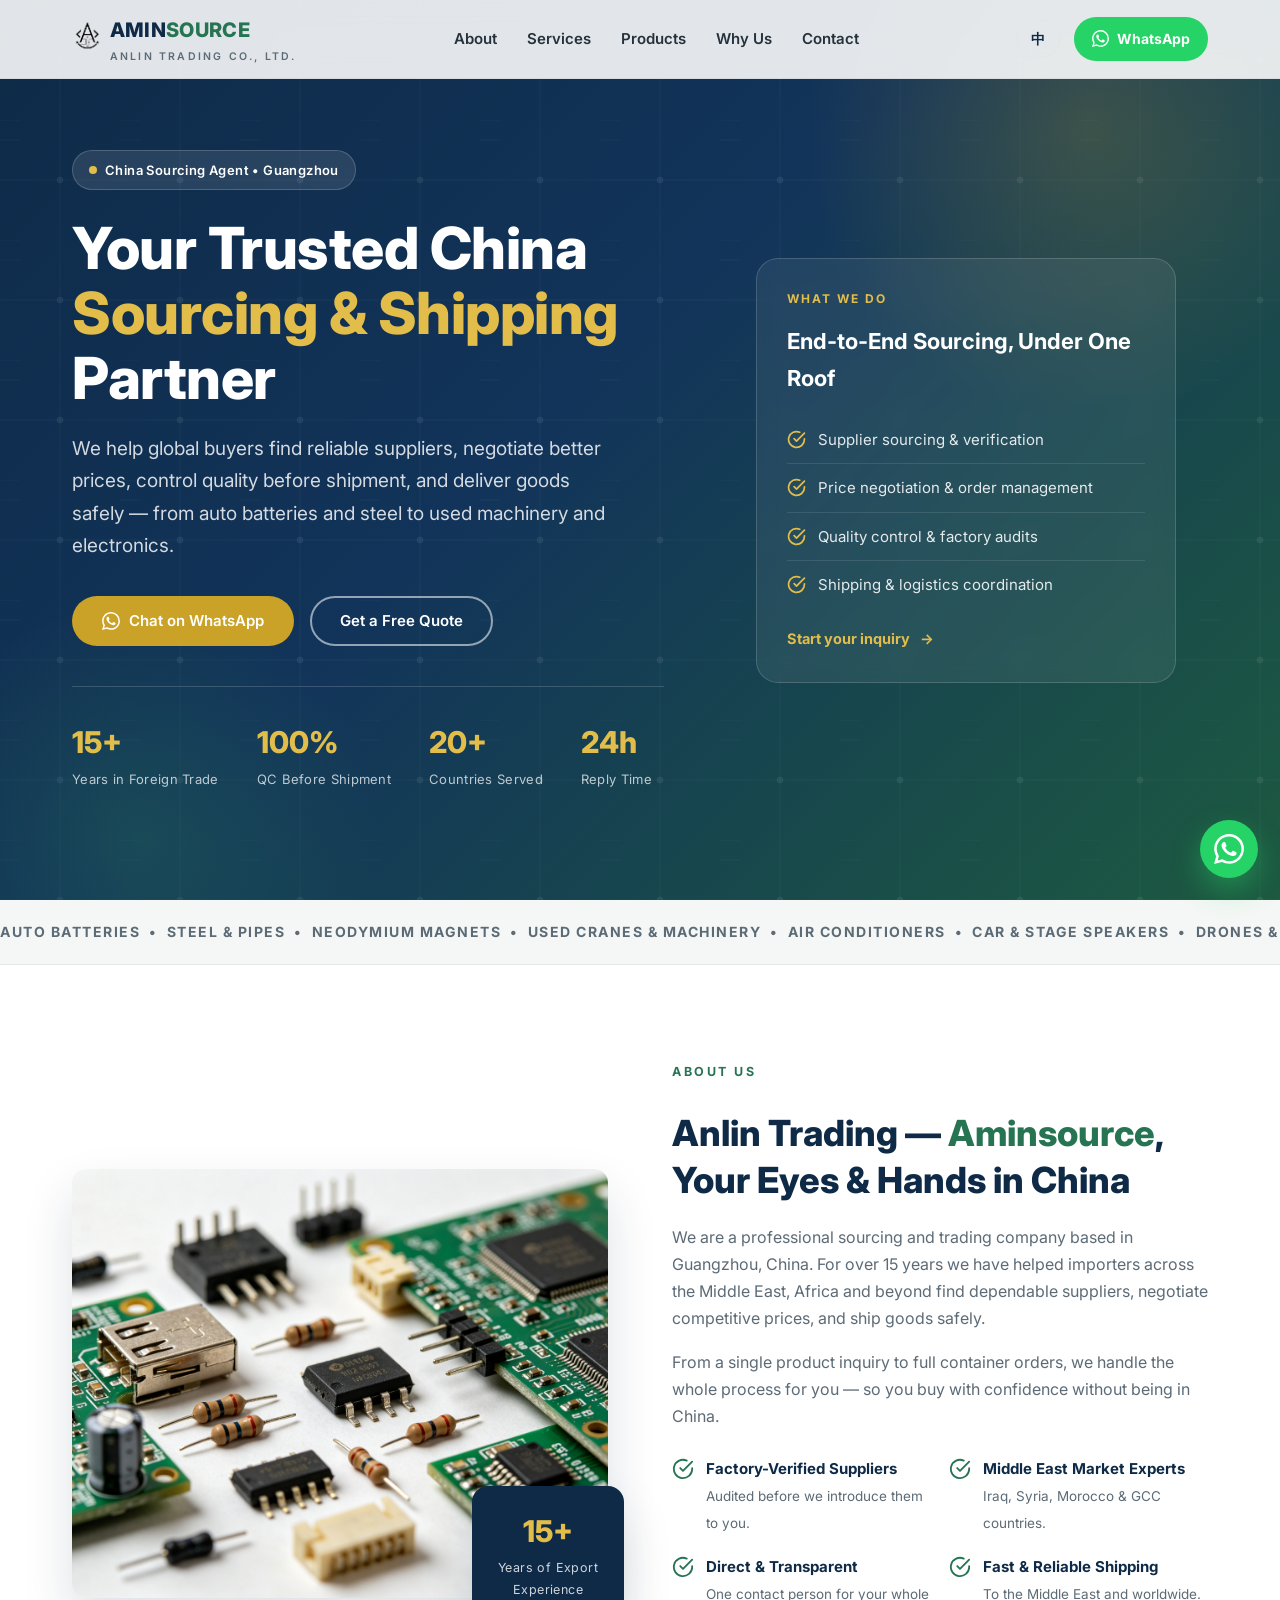
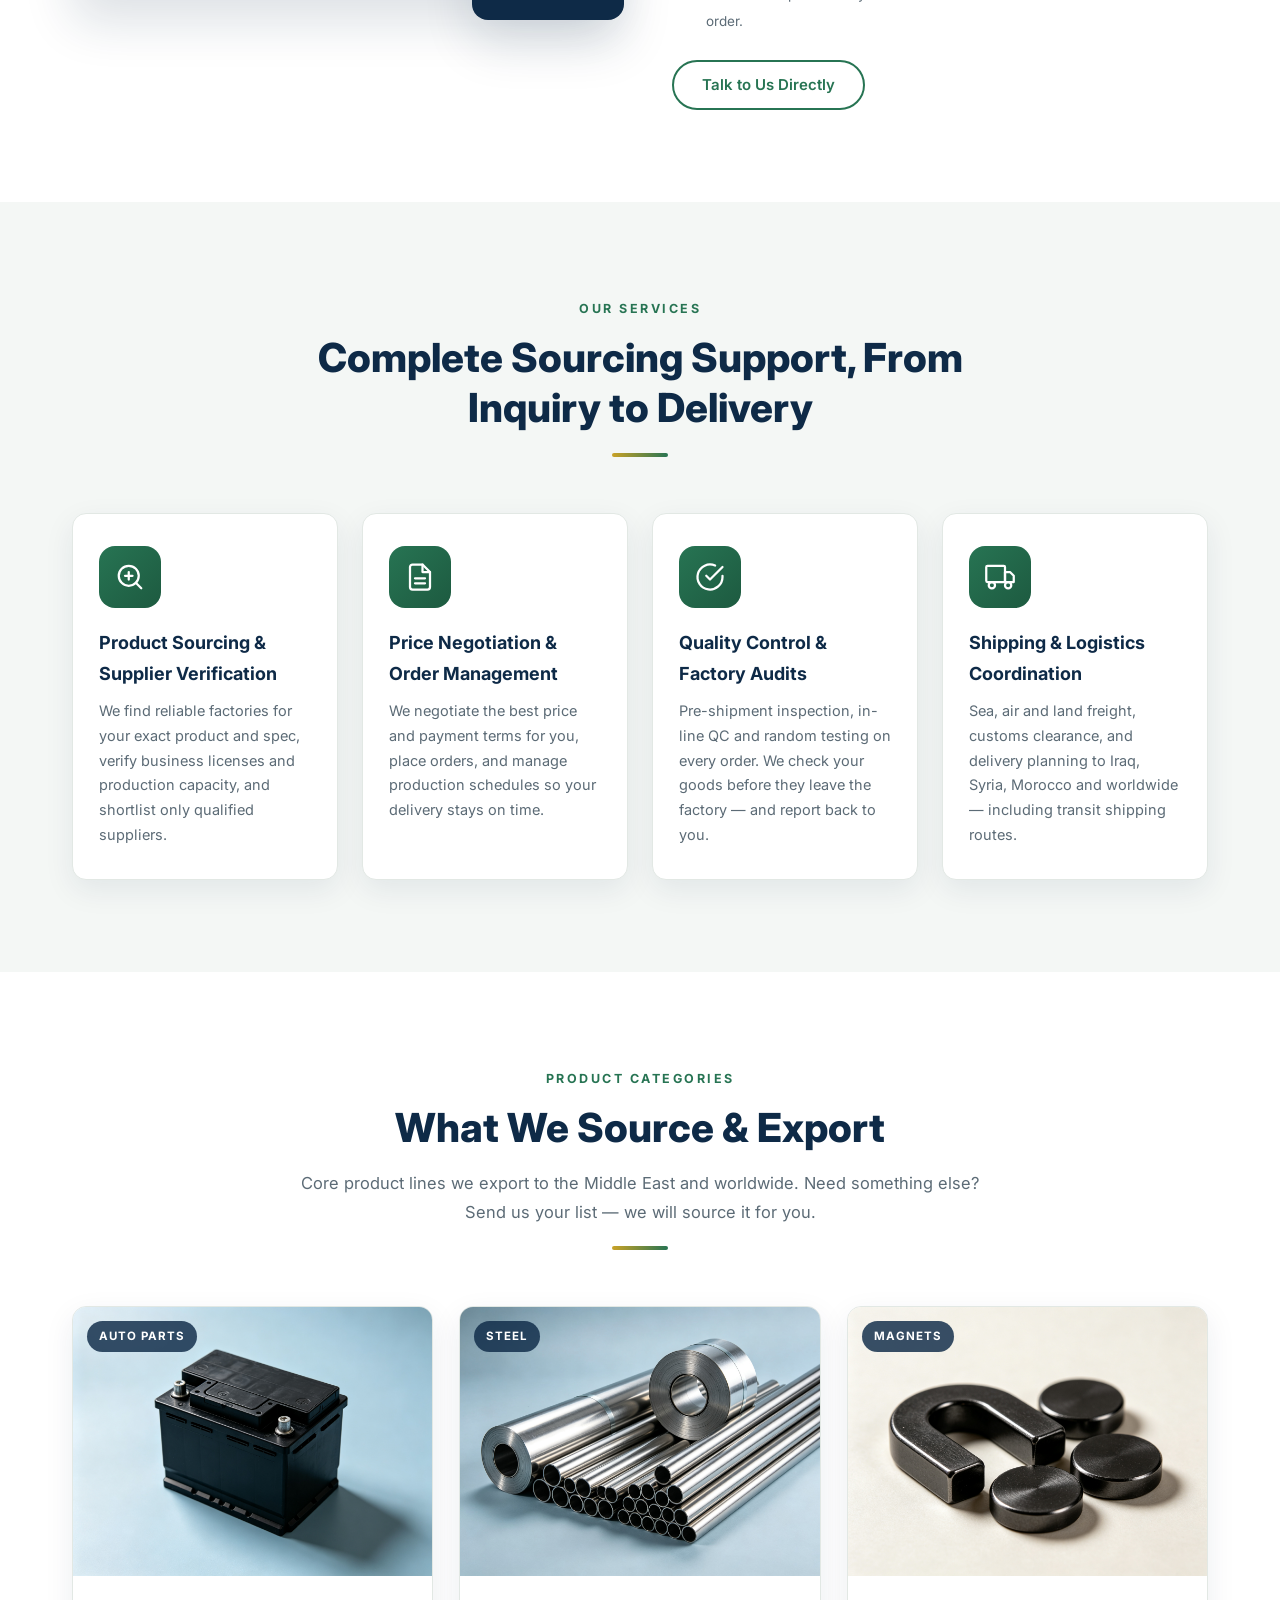
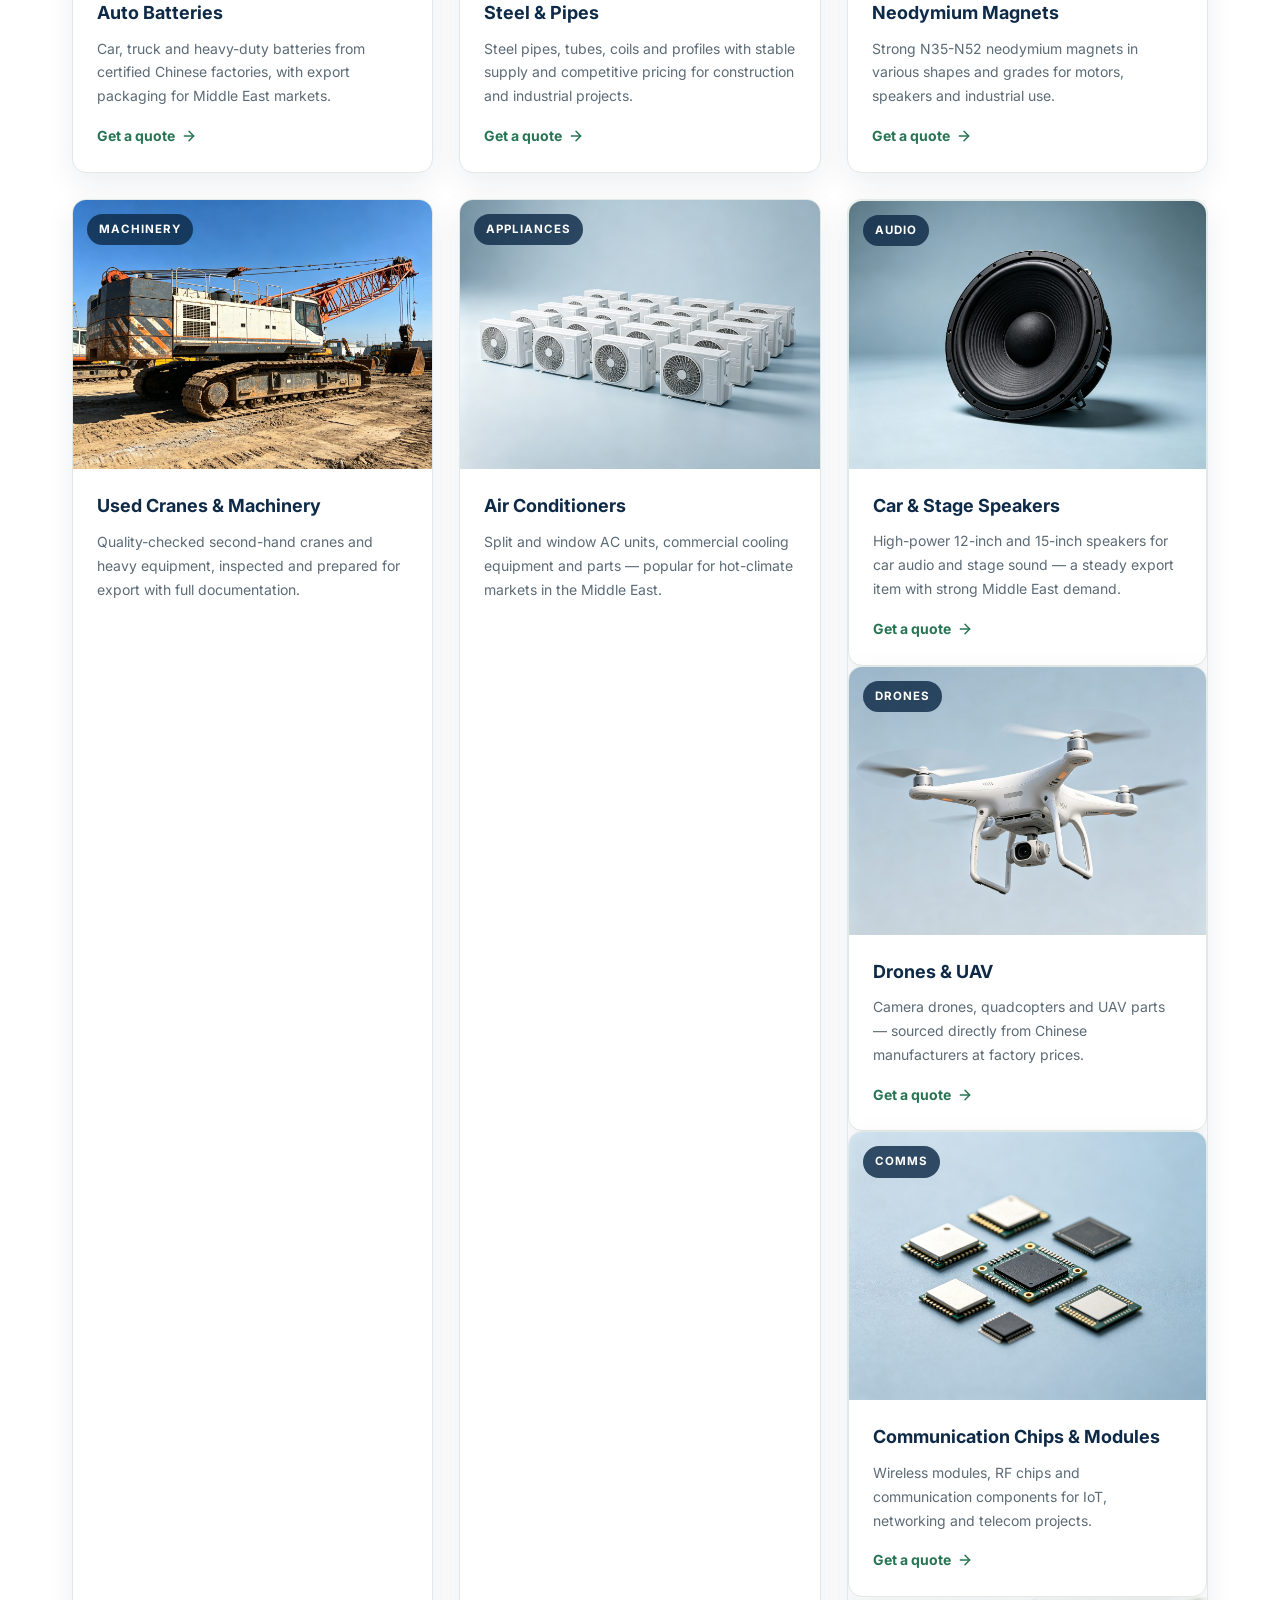
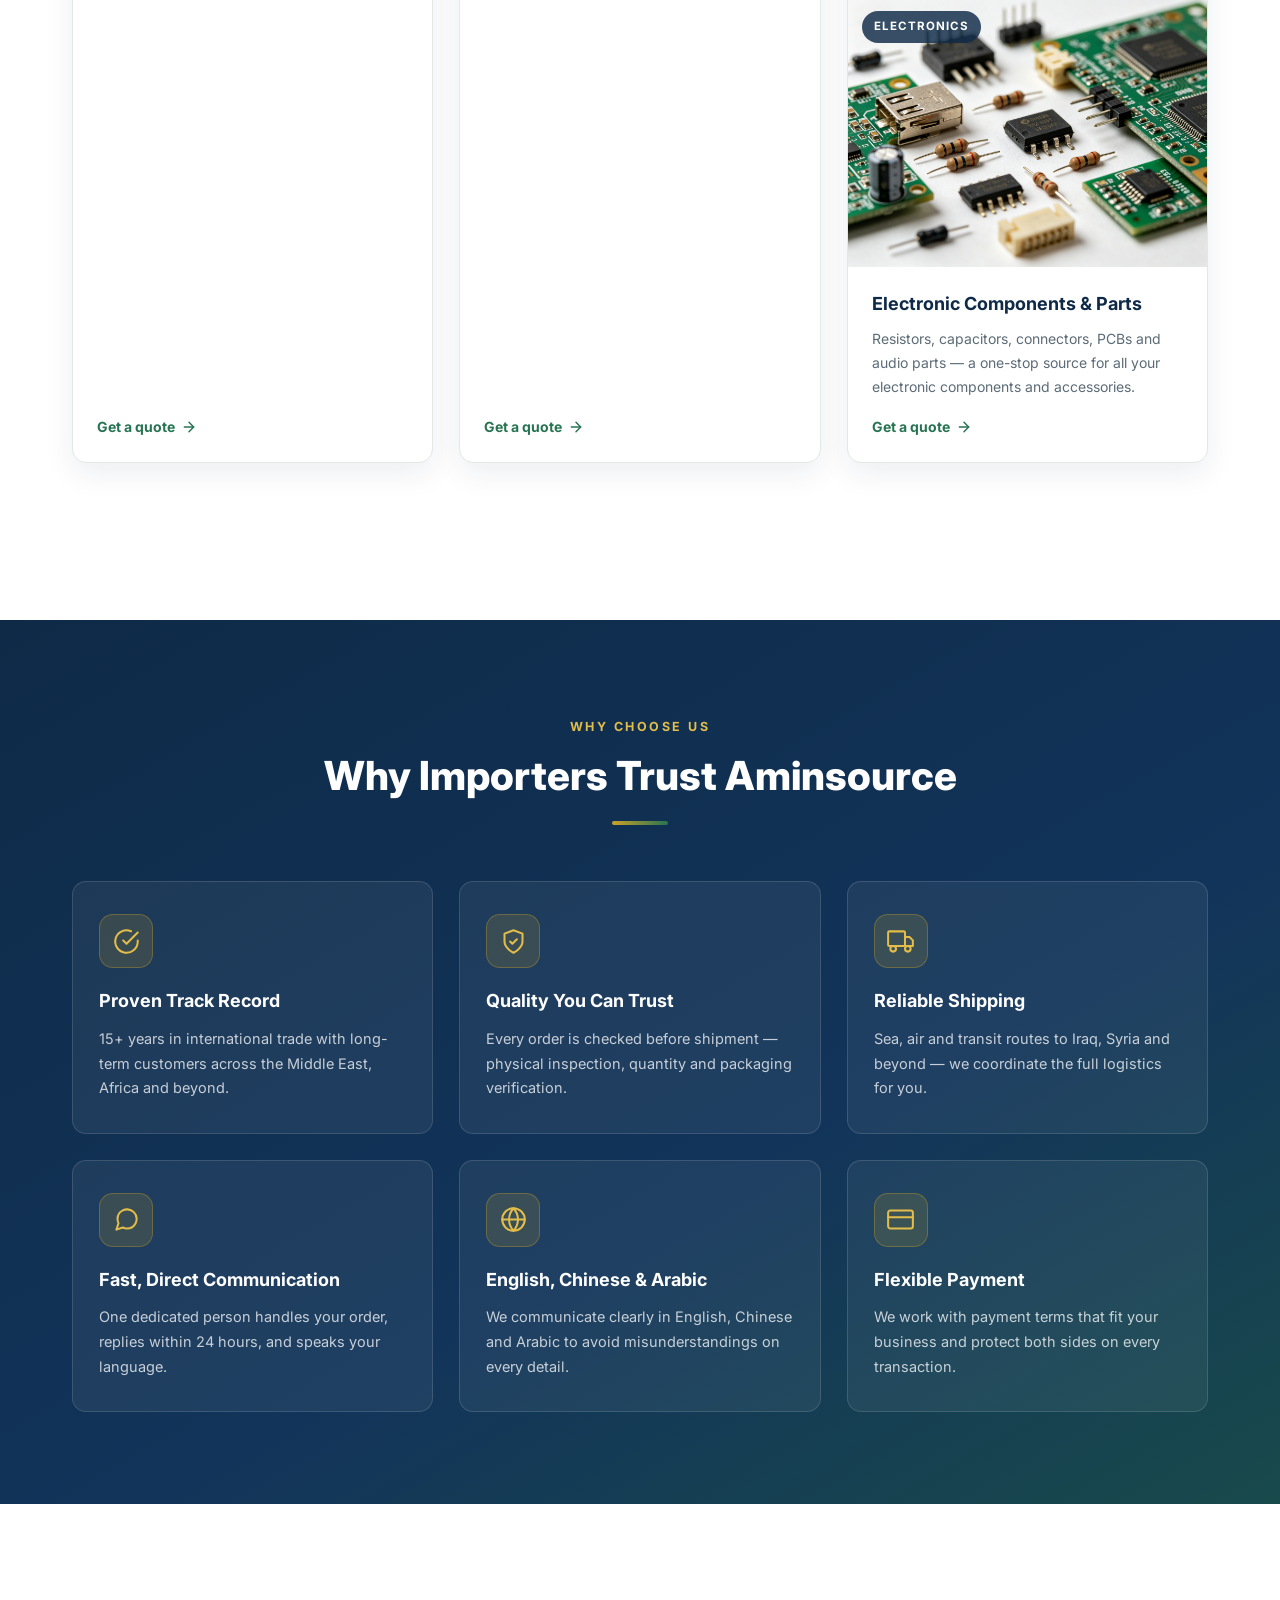
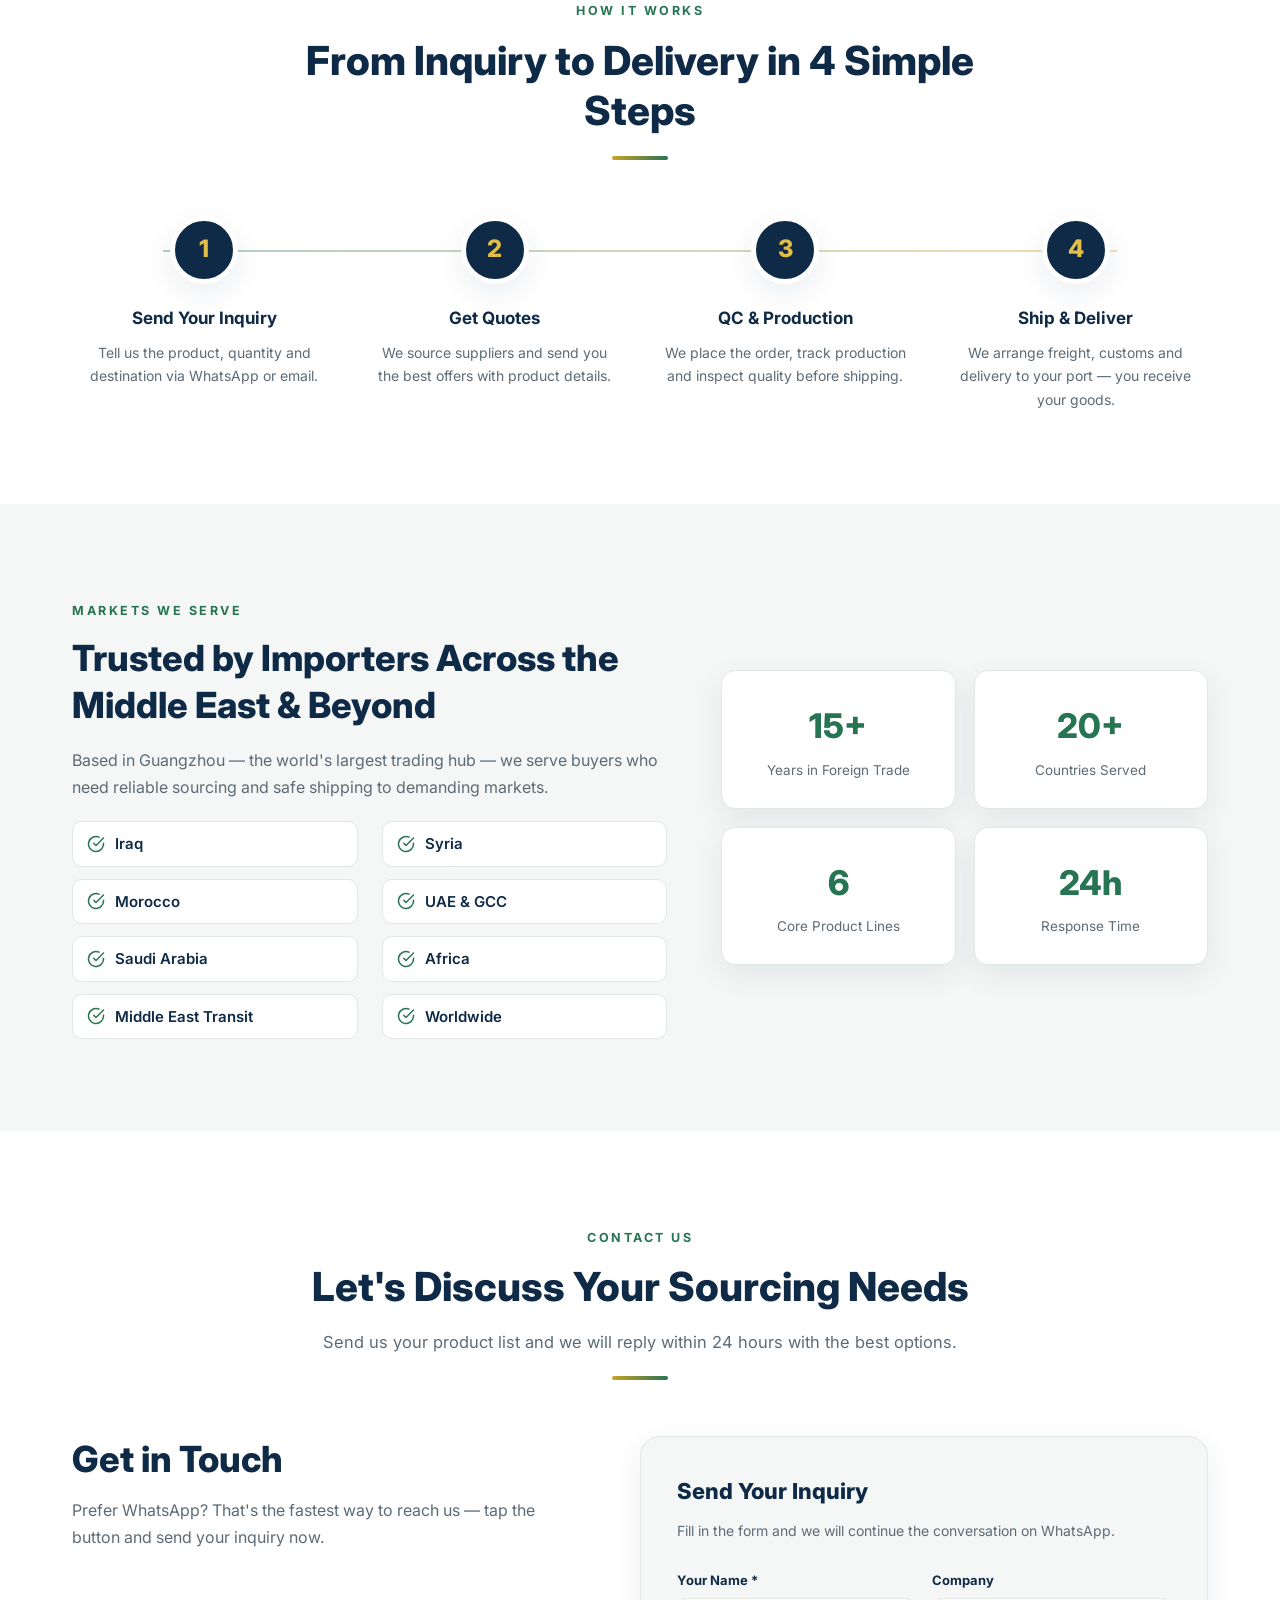
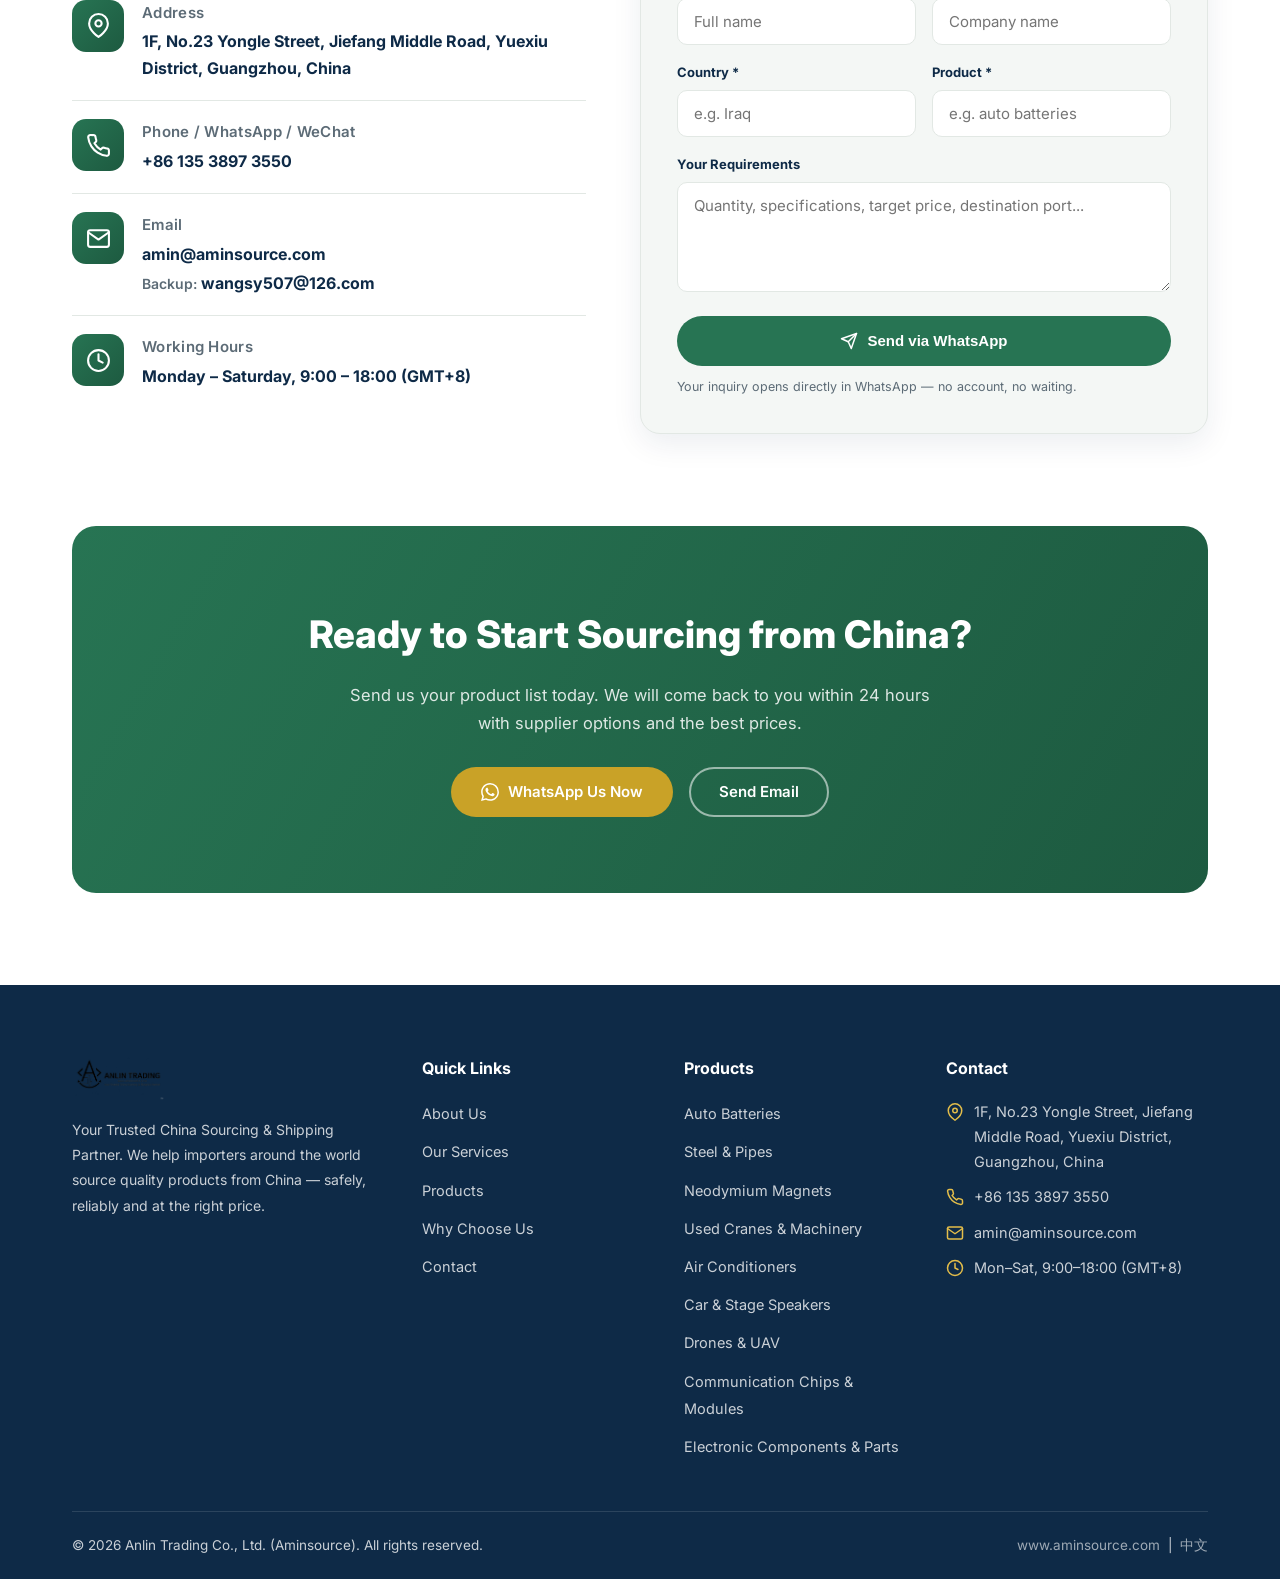
==== commit 4debcc30: "Add files via upload" ====
--- a/index.html
+++ b/index.html
@@ -142,8 +142,8 @@
 <!-- ======== MARQUEE ======== -->
 <div class="marquee" aria-hidden="true">
   <div class="marquee-track">
-    <span>Auto Batteries &nbsp;&bull;&nbsp; Steel &amp; Pipes &nbsp;&bull;&nbsp; Neodymium Magnets &nbsp;&bull;&nbsp; Used Cranes &amp; Machinery &nbsp;&bull;&nbsp; Air Conditioners &nbsp;&bull;&nbsp; Electronic Components &nbsp;&bull;&nbsp;</span>
-    <span>Auto Batteries &nbsp;&bull;&nbsp; Steel &amp; Pipes &nbsp;&bull;&nbsp; Neodymium Magnets &nbsp;&bull;&nbsp; Used Cranes &amp; Machinery &nbsp;&bull;&nbsp; Air Conditioners &nbsp;&bull;&nbsp; Electronic Components &nbsp;&bull;&nbsp;</span>
+    <span>Auto Batteries &nbsp;&bull;&nbsp; Steel &amp; Pipes &nbsp;&bull;&nbsp; Neodymium Magnets &nbsp;&bull;&nbsp; Used Cranes &amp; Machinery &nbsp;&bull;&nbsp; Air Conditioners &nbsp;&bull;&nbsp; Car &amp; Stage Speakers &nbsp;&bull;&nbsp; Drones &amp; UAV &nbsp;&bull;&nbsp; Communication Chips &nbsp;&bull;&nbsp; Electronic Components &amp; Parts &nbsp;&bull;&nbsp;</span>
+    <span>Auto Batteries &nbsp;&bull;&nbsp; Steel &amp; Pipes &nbsp;&bull;&nbsp; Neodymium Magnets &nbsp;&bull;&nbsp; Used Cranes &amp; Machinery &nbsp;&bull;&nbsp; Air Conditioners &nbsp;&bull;&nbsp; Car &amp; Stage Speakers &nbsp;&bull;&nbsp; Drones &amp; UAV &nbsp;&bull;&nbsp; Communication Chips &nbsp;&bull;&nbsp; Electronic Components &amp; Parts &nbsp;&bull;&nbsp;</span>
   </div>
 </div>
 
@@ -269,10 +269,34 @@
         </div>
       </div>
       <div class="product-card reveal">
-        <div class="thumb"><span class="cat-tag">Electronics</span><img src="images/products/electronics.jpg" alt="Electronic components export from China" loading="lazy"></div>
-        <div class="body">
-          <h3>Electronic Components</h3>
-          <p>Resistors, capacitors, connectors, PCBs and general electronics — a one-stop source for your components and gadgets.</p>
+              <div class="product-card reveal">
+        <div class="thumb"><span class="cat-tag">Audio</span><img src="images/products/speakers.jpg" alt="Car and stage speakers export from China" loading="lazy"></div>
+        <div class="body">
+          <h3>Car &amp; Stage Speakers</h3>
+          <p>High-power 12-inch and 15-inch speakers for car audio and stage sound — a steady export item with strong Middle East demand.</p>
+          <a class="link" href="https://wa.me/8613538973550?text=Hello%2C%20I%20am%20interested%20in%2012%22%20and%2015%22%20speakers." target="_blank" rel="noopener">Get a quote <svg viewBox="0 0 24 24" fill="none" stroke="currentColor" stroke-width="2.2" stroke-linecap="round" stroke-linejoin="round"><line x1="5" y1="12" x2="19" y2="12"/><polyline points="12 5 19 12 12 19"/></svg></a>
+        </div>
+      </div>
+      <div class="product-card reveal">
+        <div class="thumb"><span class="cat-tag">Drones</span><img src="images/products/drones.jpg" alt="Drones and UAV export from China" loading="lazy"></div>
+        <div class="body">
+          <h3>Drones &amp; UAV</h3>
+          <p>Camera drones, quadcopters and UAV parts — sourced directly from Chinese manufacturers at factory prices.</p>
+          <a class="link" href="https://wa.me/8613538973550?text=Hello%2C%20I%20am%20interested%20in%20drones%20and%20UAV." target="_blank" rel="noopener">Get a quote <svg viewBox="0 0 24 24" fill="none" stroke="currentColor" stroke-width="2.2" stroke-linecap="round" stroke-linejoin="round"><line x1="5" y1="12" x2="19" y2="12"/><polyline points="12 5 19 12 12 19"/></svg></a>
+        </div>
+      </div>
+      <div class="product-card reveal">
+        <div class="thumb"><span class="cat-tag">Comms</span><img src="images/products/chips.jpg" alt="Communication chips and modules export from China" loading="lazy"></div>
+        <div class="body">
+          <h3>Communication Chips &amp; Modules</h3>
+          <p>Wireless modules, RF chips and communication components for IoT, networking and telecom projects.</p>
+          <a class="link" href="https://wa.me/8613538973550?text=Hello%2C%20I%20am%20interested%20in%20communication%20chips%20and%20modules." target="_blank" rel="noopener">Get a quote <svg viewBox="0 0 24 24" fill="none" stroke="currentColor" stroke-width="2.2" stroke-linecap="round" stroke-linejoin="round"><line x1="5" y1="12" x2="19" y2="12"/><polyline points="12 5 19 12 12 19"/></svg></a>
+        </div>
+      </div>
+<div class="thumb"><span class="cat-tag">Electronics</span><img src="images/products/electronics.jpg" alt="Electronic components export from China" loading="lazy"></div>
+        <div class="body">
+          <h3>Electronic Components &amp; Parts</h3>
+          <p>Resistors, capacitors, connectors, PCBs and audio parts — a one-stop source for all your electronic components and accessories.</p>
           <a class="link" href="https://wa.me/8613538973550?text=Hello%2C%20I%20am%20interested%20in%20electronic%20components." target="_blank" rel="noopener">Get a quote <svg viewBox="0 0 24 24" fill="none" stroke="currentColor" stroke-width="2.2" stroke-linecap="round" stroke-linejoin="round"><line x1="5" y1="12" x2="19" y2="12"/><polyline points="12 5 19 12 12 19"/></svg></a>
         </div>
       </div>
@@ -478,7 +502,10 @@
           <li><a href="#products">Neodymium Magnets</a></li>
           <li><a href="#products">Used Cranes &amp; Machinery</a></li>
           <li><a href="#products">Air Conditioners</a></li>
-          <li><a href="#products">Electronic Components</a></li>
+          <li><a href="#products">Car &amp; Stage Speakers</a></li>
+          <li><a href="#products">Drones &amp; UAV</a></li>
+          <li><a href="#products">Communication Chips &amp; Modules</a></li>
+          <li><a href="#products">Electronic Components &amp; Parts</a></li>
         </ul>
       </div>
       <div class="footer-col">
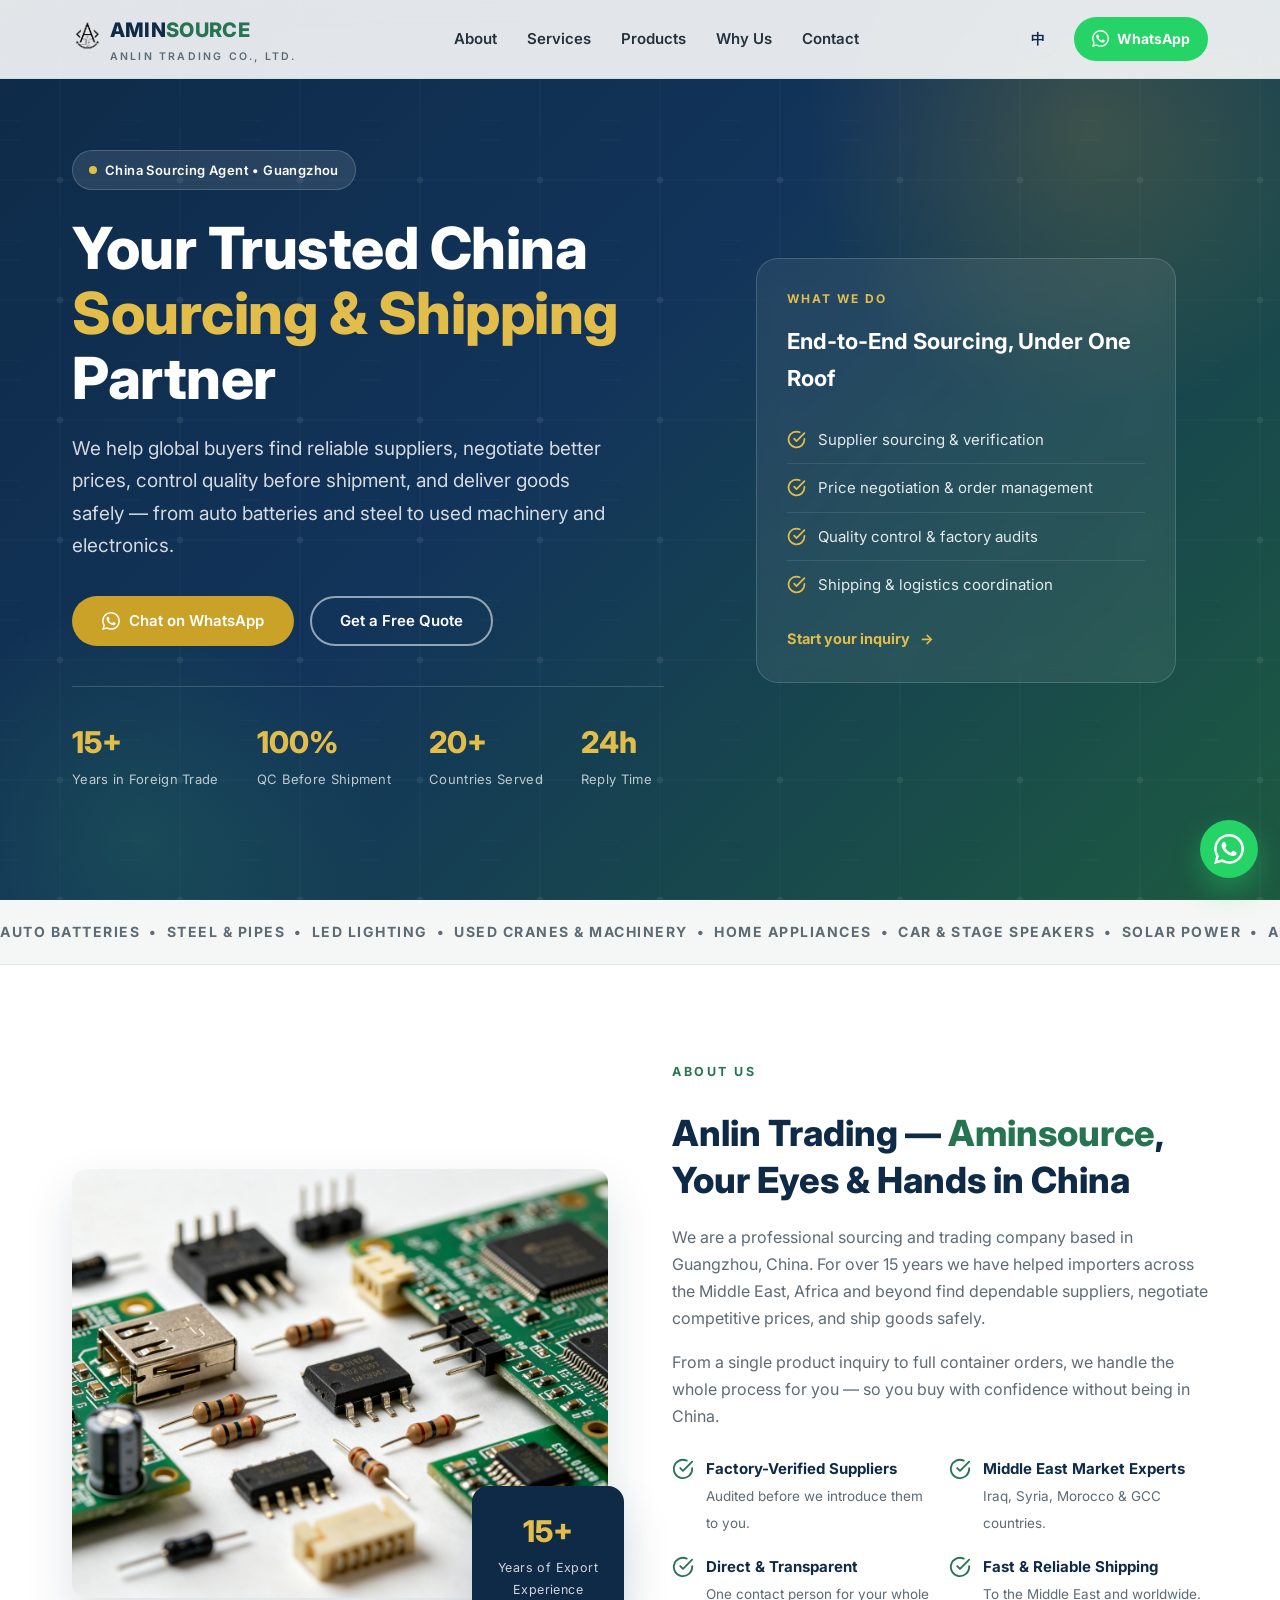
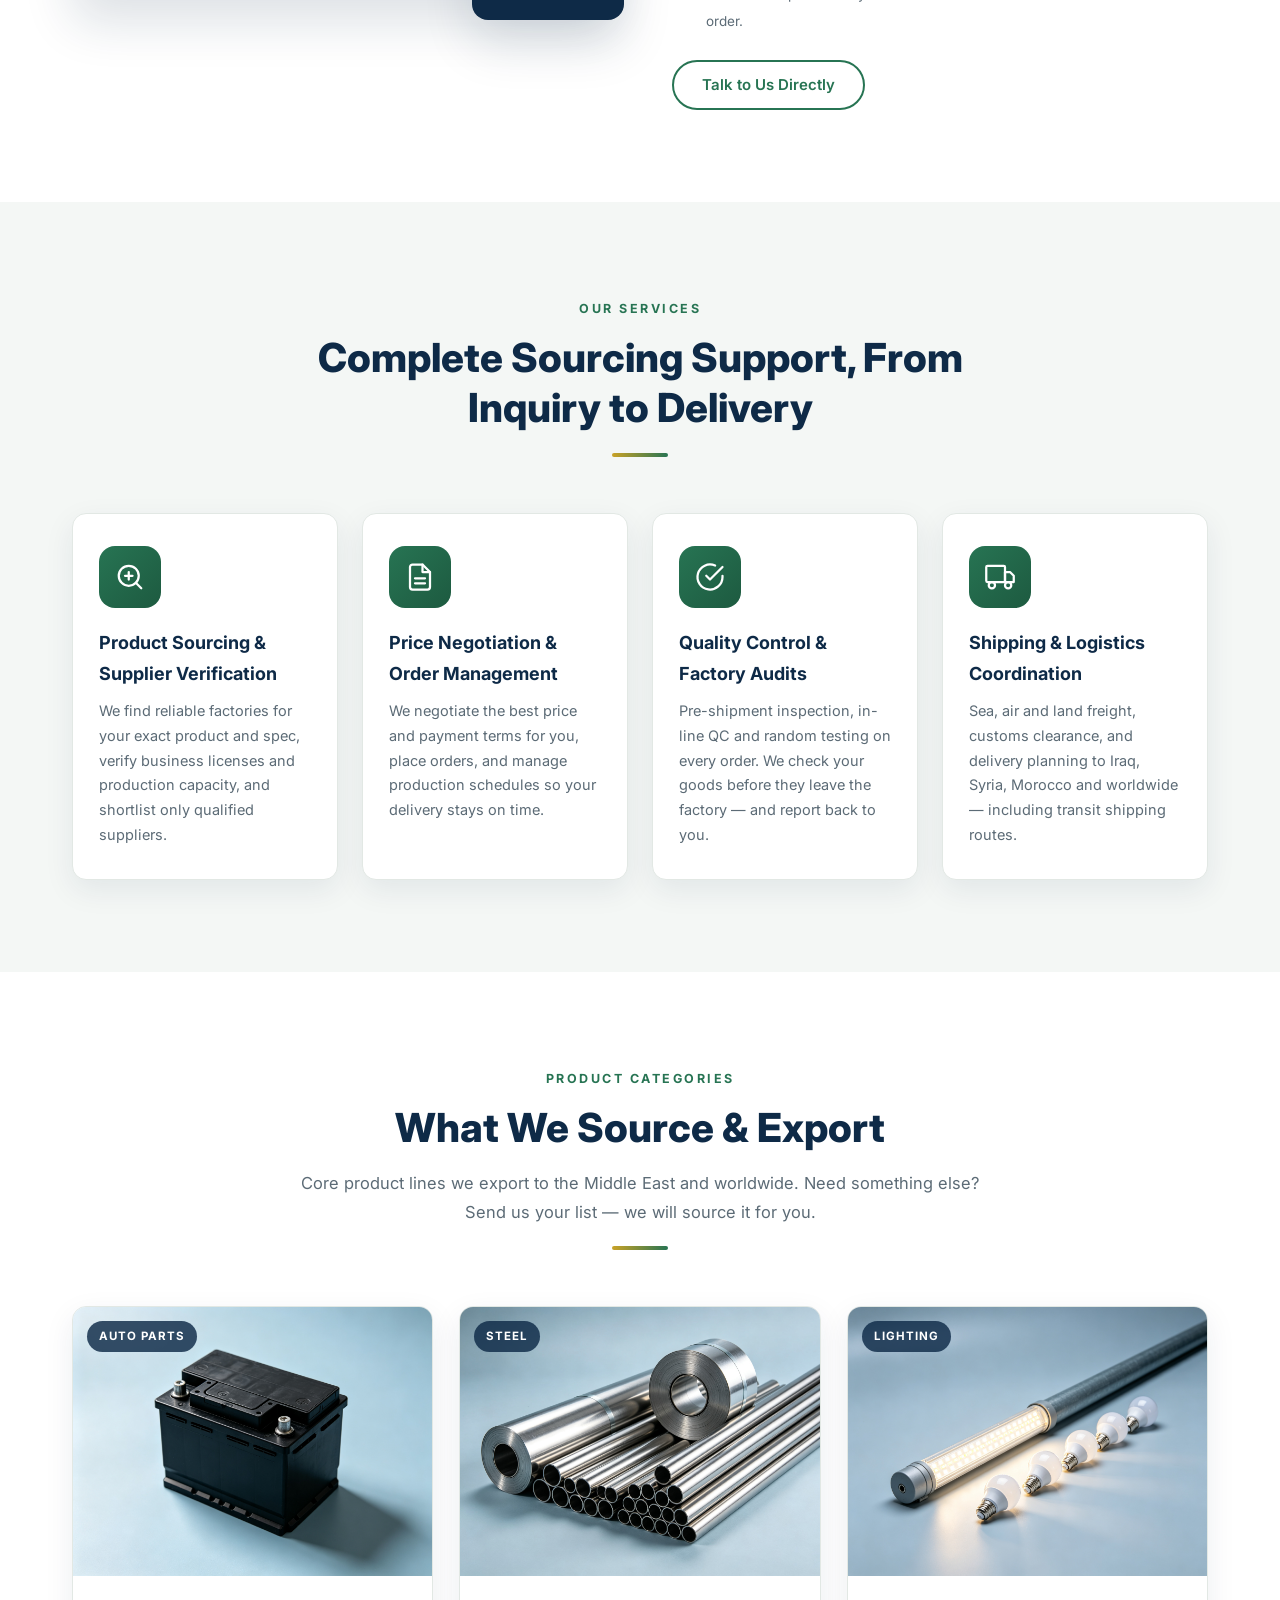
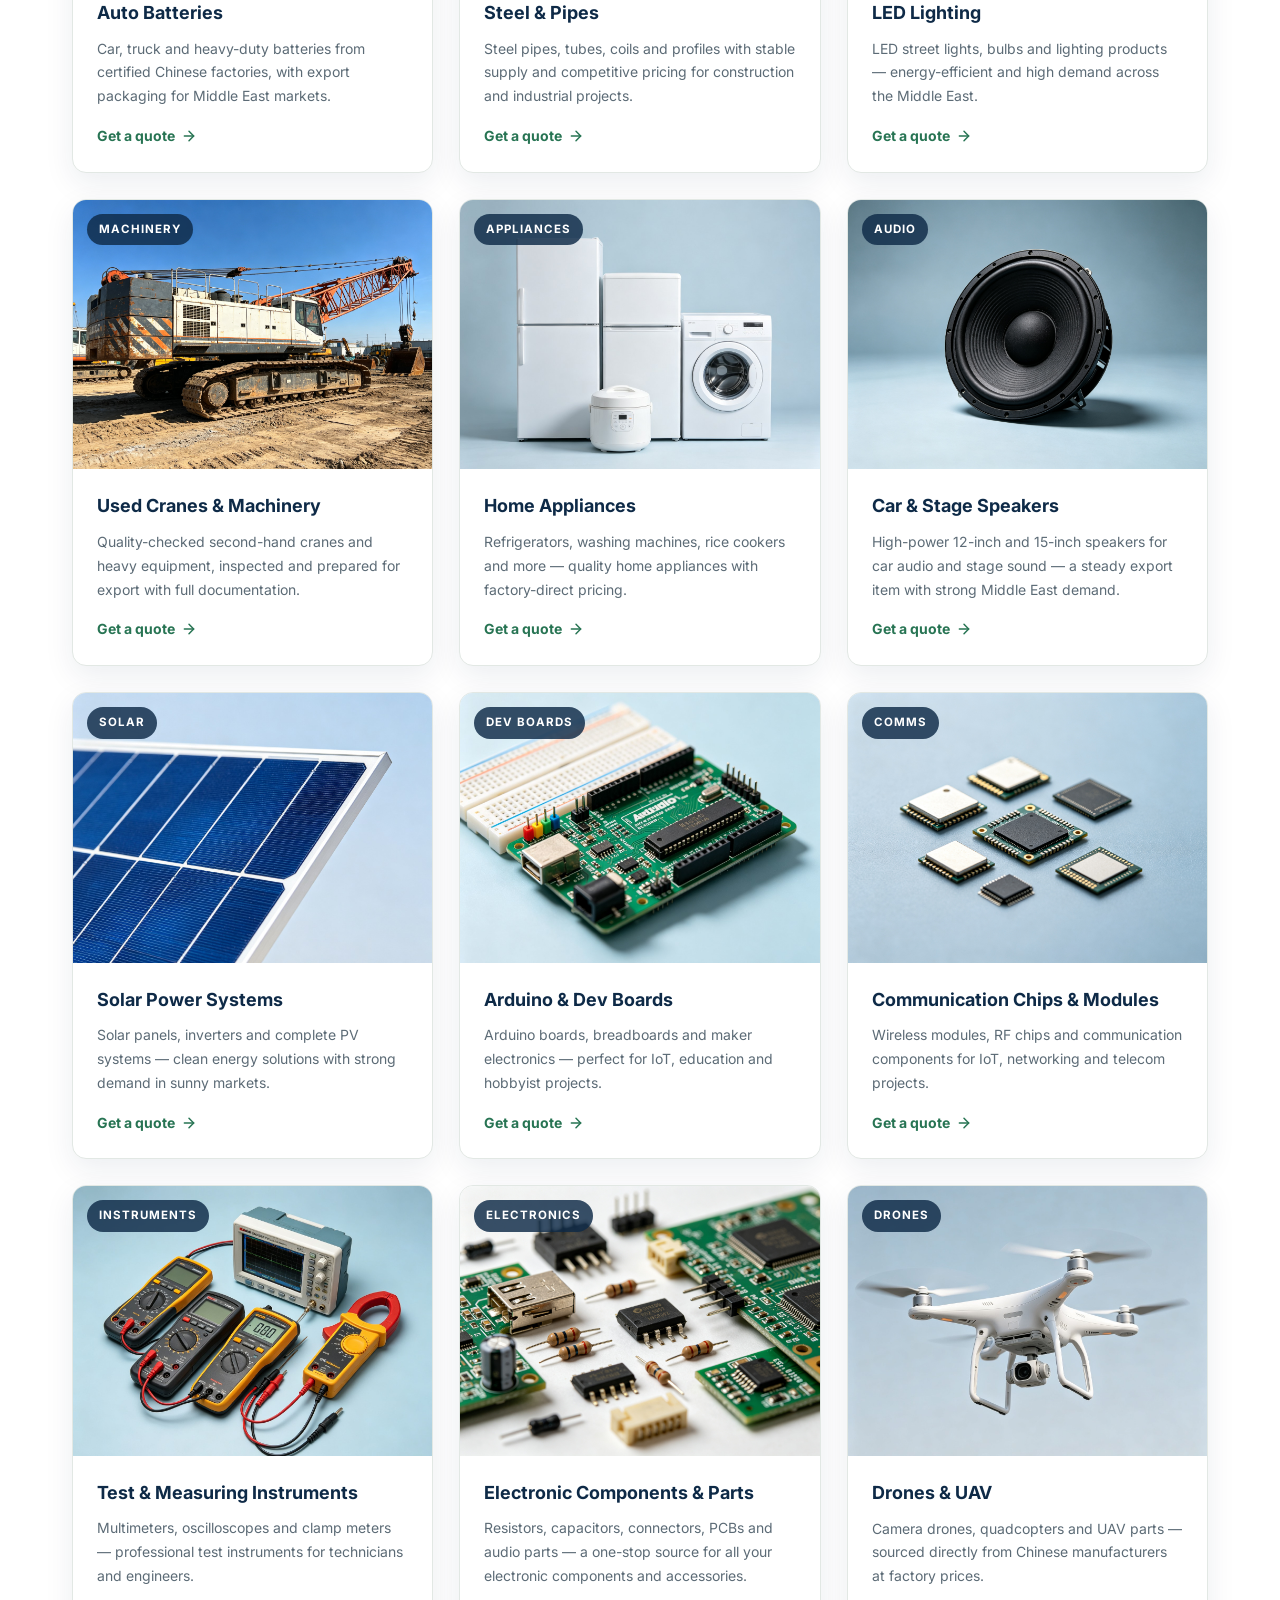
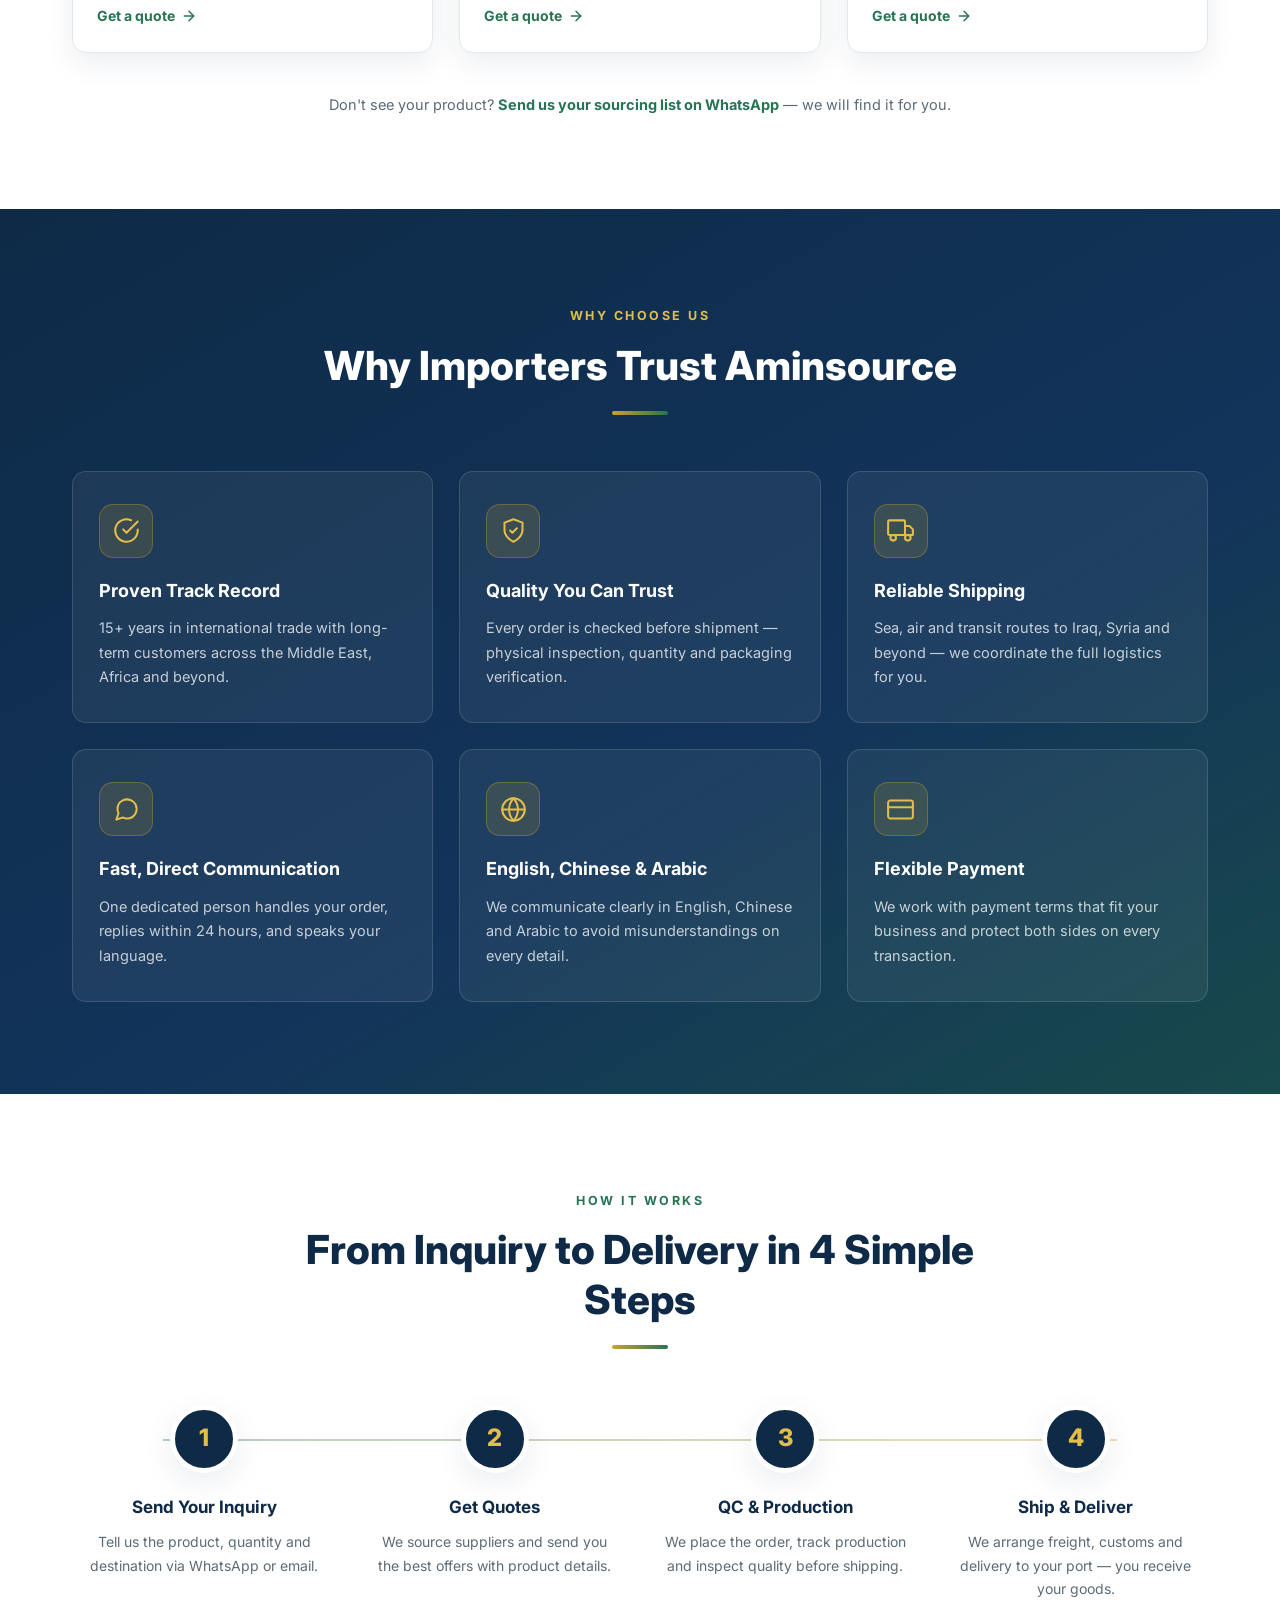
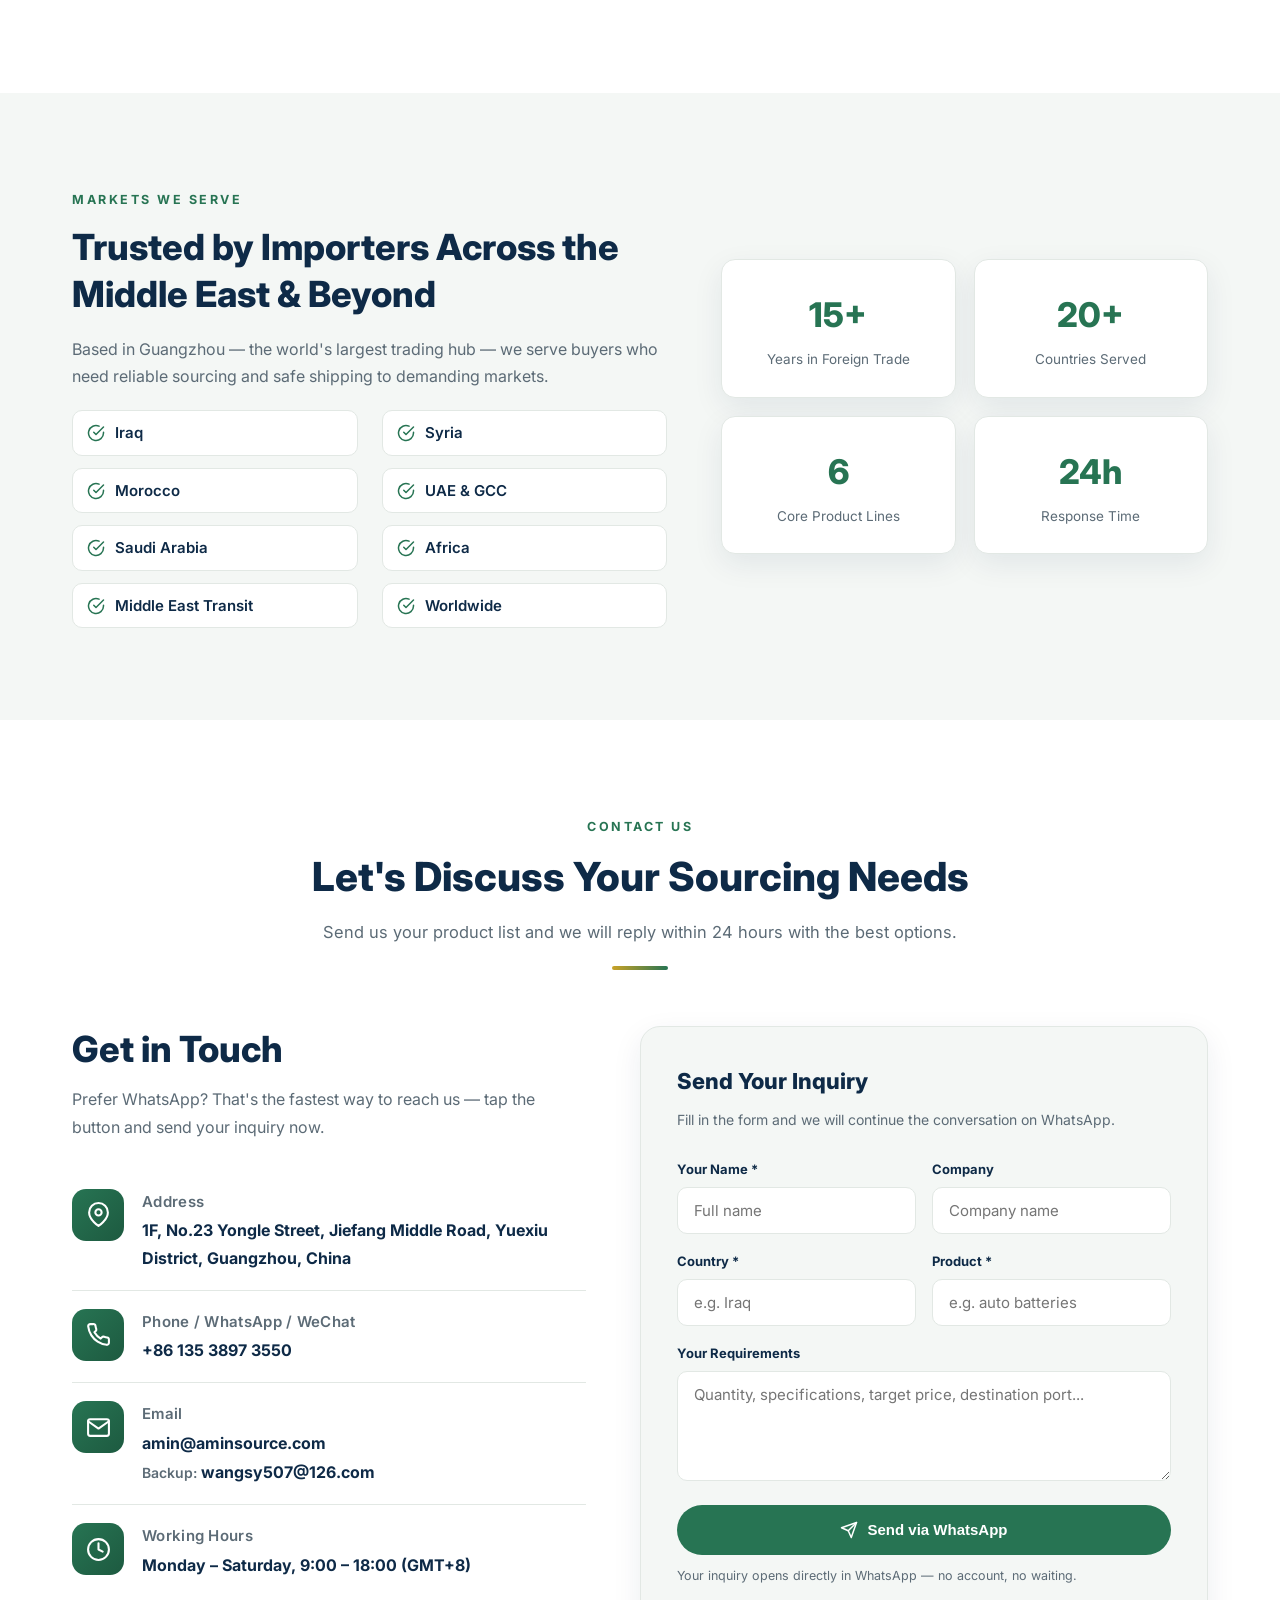
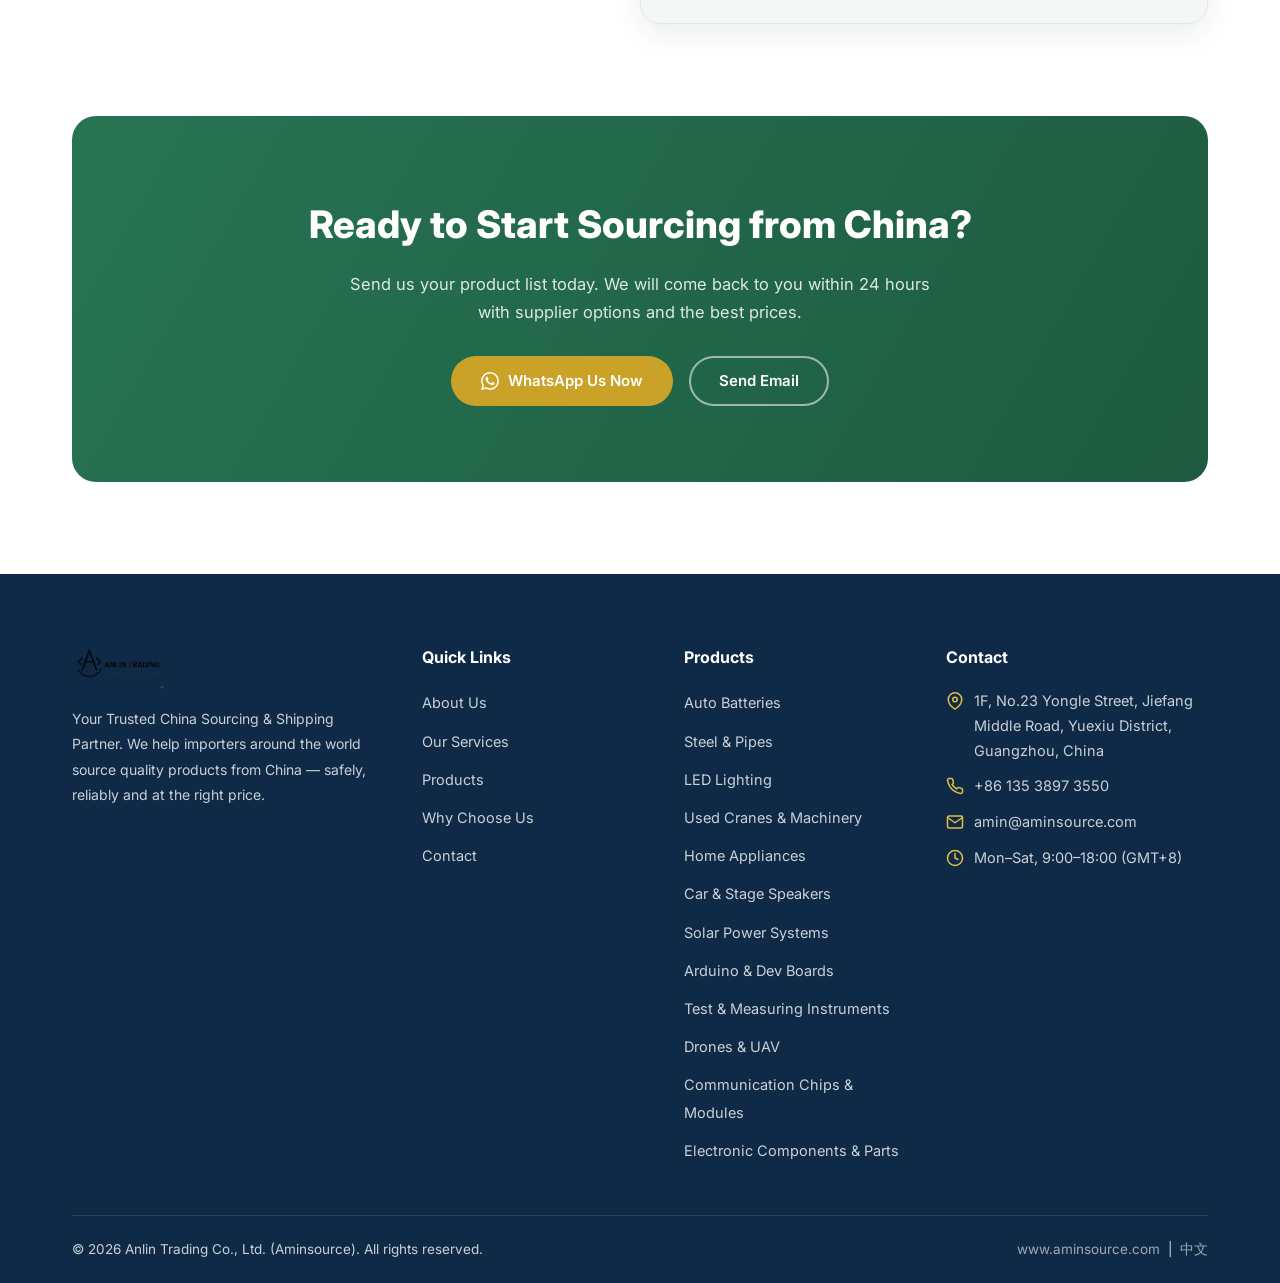
==== commit 5bd9d538: "Add files via upload" ====
--- a/index.html
+++ b/index.html
@@ -4,8 +4,8 @@
 <meta charset="UTF-8">
 <meta name="viewport" content="width=device-width, initial-scale=1.0">
 <title>Aminsource | China Sourcing Agent & Shipping Partner in Guangzhou</title>
-<meta name="description" content="Aminsource (Anlin Trading) is a professional China sourcing agent in Guangzhou. We help global buyers source auto batteries, steel, magnets, used cranes, AC units & electronic components, with factory audits, quality control and reliable shipping to the Middle East and worldwide.">
-<meta name="keywords" content="China sourcing agent, Guangzhou sourcing company, sourcing from China, quality control China, factory audit, shipping agent China, auto batteries supplier, steel supplier China, used cranes exporter, AC supplier, electronic components supplier, Iraq, Syria, Middle East">
+<meta name="description" content="Aminsource (Anlin Trading) is a professional China sourcing agent in Guangzhou. We help global buyers source auto batteries, steel, LED lighting, home appliances, speakers, solar systems, drones, Arduino boards, communication modules, test instruments & electronic components, with factory audits, quality control and reliable shipping to the Middle East and worldwide.">
+<meta name="keywords" content="China sourcing agent, Guangzhou sourcing company, sourcing from China, quality control China, factory audit, shipping agent China, auto batteries supplier, steel supplier China, LED lighting supplier, home appliances supplier, speakers supplier, solar power system, drone supplier, Arduino boards, communication modules, test instruments, electronic components supplier, Iraq, Syria, Middle East">
 <meta name="robots" content="index, follow">
 <link rel="canonical" href="https://www.aminsource.com/">
 <link rel="alternate" hreflang="en" href="https://www.aminsource.com/">
@@ -142,8 +142,8 @@
 <!-- ======== MARQUEE ======== -->
 <div class="marquee" aria-hidden="true">
   <div class="marquee-track">
-    <span>Auto Batteries &nbsp;&bull;&nbsp; Steel &amp; Pipes &nbsp;&bull;&nbsp; Neodymium Magnets &nbsp;&bull;&nbsp; Used Cranes &amp; Machinery &nbsp;&bull;&nbsp; Air Conditioners &nbsp;&bull;&nbsp; Car &amp; Stage Speakers &nbsp;&bull;&nbsp; Drones &amp; UAV &nbsp;&bull;&nbsp; Communication Chips &nbsp;&bull;&nbsp; Electronic Components &amp; Parts &nbsp;&bull;&nbsp;</span>
-    <span>Auto Batteries &nbsp;&bull;&nbsp; Steel &amp; Pipes &nbsp;&bull;&nbsp; Neodymium Magnets &nbsp;&bull;&nbsp; Used Cranes &amp; Machinery &nbsp;&bull;&nbsp; Air Conditioners &nbsp;&bull;&nbsp; Car &amp; Stage Speakers &nbsp;&bull;&nbsp; Drones &amp; UAV &nbsp;&bull;&nbsp; Communication Chips &nbsp;&bull;&nbsp; Electronic Components &amp; Parts &nbsp;&bull;&nbsp;</span>
+    <span>Auto Batteries &nbsp;&bull;&nbsp; Steel &amp; Pipes &nbsp;&bull;&nbsp; LED Lighting &nbsp;&bull;&nbsp; Used Cranes &amp; Machinery &nbsp;&bull;&nbsp; Home Appliances &nbsp;&bull;&nbsp; Car &amp; Stage Speakers &nbsp;&bull;&nbsp; Solar Power &nbsp;&bull;&nbsp; Arduino Boards &nbsp;&bull;&nbsp; Test Instruments &nbsp;&bull;&nbsp; Electronic Components &amp; Parts &nbsp;&bull;&nbsp; Drones &amp; UAV &nbsp;&bull;&nbsp;</span>
+    <span>Auto Batteries &nbsp;&bull;&nbsp; Steel &amp; Pipes &nbsp;&bull;&nbsp; LED Lighting &nbsp;&bull;&nbsp; Used Cranes &amp; Machinery &nbsp;&bull;&nbsp; Home Appliances &nbsp;&bull;&nbsp; Car &amp; Stage Speakers &nbsp;&bull;&nbsp; Solar Power &nbsp;&bull;&nbsp; Arduino Boards &nbsp;&bull;&nbsp; Test Instruments &nbsp;&bull;&nbsp; Electronic Components &amp; Parts &nbsp;&bull;&nbsp; Drones &amp; UAV &nbsp;&bull;&nbsp;</span>
   </div>
 </div>
 
@@ -227,7 +227,7 @@
       <p>Core product lines we export to the Middle East and worldwide. Need something else? Send us your list — we will source it for you.</p>
       <div class="line"></div>
     </div>
-    <div class="products-grid">
+        <div class="products-grid">
       <div class="product-card reveal">
         <div class="thumb"><span class="cat-tag">Auto Parts</span><img src="images/products/battery.jpg" alt="Auto batteries export from China" loading="lazy"></div>
         <div class="body">
@@ -245,11 +245,11 @@
         </div>
       </div>
       <div class="product-card reveal">
-        <div class="thumb"><span class="cat-tag">Magnets</span><img src="images/products/magnets.jpg" alt="Neodymium magnets export from China" loading="lazy"></div>
-        <div class="body">
-          <h3>Neodymium Magnets</h3>
-          <p>Strong N35-N52 neodymium magnets in various shapes and grades for motors, speakers and industrial use.</p>
-          <a class="link" href="https://wa.me/8613538973550?text=Hello%2C%20I%20am%20interested%20in%20neodymium%20magnets." target="_blank" rel="noopener">Get a quote <svg viewBox="0 0 24 24" fill="none" stroke="currentColor" stroke-width="2.2" stroke-linecap="round" stroke-linejoin="round"><line x1="5" y1="12" x2="19" y2="12"/><polyline points="12 5 19 12 12 19"/></svg></a>
+        <div class="thumb"><span class="cat-tag">Lighting</span><img src="images/products/led.jpg" alt="LED street lights and bulbs export from China" loading="lazy"></div>
+        <div class="body">
+          <h3>LED Lighting</h3>
+          <p>LED street lights, bulbs and lighting products — energy-efficient and high demand across the Middle East.</p>
+          <a class="link" href="https://wa.me/8613538973550?text=Hello%2C%20I%20am%20interested%20in%20LED%20lighting." target="_blank" rel="noopener">Get a quote <svg viewBox="0 0 24 24" fill="none" stroke="currentColor" stroke-width="2.2" stroke-linecap="round" stroke-linejoin="round"><line x1="5" y1="12" x2="19" y2="12"/><polyline points="12 5 19 12 12 19"/></svg></a>
         </div>
       </div>
       <div class="product-card reveal">
@@ -261,15 +261,14 @@
         </div>
       </div>
       <div class="product-card reveal">
-        <div class="thumb"><span class="cat-tag">Appliances</span><img src="images/products/ac.jpg" alt="Air conditioner units export from China" loading="lazy"></div>
-        <div class="body">
-          <h3>Air Conditioners</h3>
-          <p>Split and window AC units, commercial cooling equipment and parts — popular for hot-climate markets in the Middle East.</p>
-          <a class="link" href="https://wa.me/8613538973550?text=Hello%2C%20I%20am%20interested%20in%20air%20conditioners." target="_blank" rel="noopener">Get a quote <svg viewBox="0 0 24 24" fill="none" stroke="currentColor" stroke-width="2.2" stroke-linecap="round" stroke-linejoin="round"><line x1="5" y1="12" x2="19" y2="12"/><polyline points="12 5 19 12 12 19"/></svg></a>
-        </div>
-      </div>
-      <div class="product-card reveal">
-              <div class="product-card reveal">
+        <div class="thumb"><span class="cat-tag">Appliances</span><img src="images/products/appliances.jpg" alt="Home appliances export from China" loading="lazy"></div>
+        <div class="body">
+          <h3>Home Appliances</h3>
+          <p>Refrigerators, washing machines, rice cookers and more — quality home appliances with factory-direct pricing.</p>
+          <a class="link" href="https://wa.me/8613538973550?text=Hello%2C%20I%20am%20interested%20in%20home%20appliances." target="_blank" rel="noopener">Get a quote <svg viewBox="0 0 24 24" fill="none" stroke="currentColor" stroke-width="2.2" stroke-linecap="round" stroke-linejoin="round"><line x1="5" y1="12" x2="19" y2="12"/><polyline points="12 5 19 12 12 19"/></svg></a>
+        </div>
+      </div>
+      <div class="product-card reveal">
         <div class="thumb"><span class="cat-tag">Audio</span><img src="images/products/speakers.jpg" alt="Car and stage speakers export from China" loading="lazy"></div>
         <div class="body">
           <h3>Car &amp; Stage Speakers</h3>
@@ -278,6 +277,46 @@
         </div>
       </div>
       <div class="product-card reveal">
+        <div class="thumb"><span class="cat-tag">Solar</span><img src="images/products/solar.jpg" alt="Solar power systems export from China" loading="lazy"></div>
+        <div class="body">
+          <h3>Solar Power Systems</h3>
+          <p>Solar panels, inverters and complete PV systems — clean energy solutions with strong demand in sunny markets.</p>
+          <a class="link" href="https://wa.me/8613538973550?text=Hello%2C%20I%20am%20interested%20in%20solar%20power%20systems." target="_blank" rel="noopener">Get a quote <svg viewBox="0 0 24 24" fill="none" stroke="currentColor" stroke-width="2.2" stroke-linecap="round" stroke-linejoin="round"><line x1="5" y1="12" x2="19" y2="12"/><polyline points="12 5 19 12 12 19"/></svg></a>
+        </div>
+      </div>
+      <div class="product-card reveal">
+        <div class="thumb"><span class="cat-tag">Dev Boards</span><img src="images/products/arduino.jpg" alt="Arduino and development boards export" loading="lazy"></div>
+        <div class="body">
+          <h3>Arduino &amp; Dev Boards</h3>
+          <p>Arduino boards, breadboards and maker electronics — perfect for IoT, education and hobbyist projects.</p>
+          <a class="link" href="https://wa.me/8613538973550?text=Hello%2C%20I%20am%20interested%20in%20Arduino%20and%20development%20boards." target="_blank" rel="noopener">Get a quote <svg viewBox="0 0 24 24" fill="none" stroke="currentColor" stroke-width="2.2" stroke-linecap="round" stroke-linejoin="round"><line x1="5" y1="12" x2="19" y2="12"/><polyline points="12 5 19 12 12 19"/></svg></a>
+        </div>
+      </div>
+      <div class="product-card reveal">
+        <div class="thumb"><span class="cat-tag">Comms</span><img src="images/products/chips.jpg" alt="Communication chips and modules export from China" loading="lazy"></div>
+        <div class="body">
+          <h3>Communication Chips &amp; Modules</h3>
+          <p>Wireless modules, RF chips and communication components for IoT, networking and telecom projects.</p>
+          <a class="link" href="https://wa.me/8613538973550?text=Hello%2C%20I%20am%20interested%20in%20communication%20chips%20and%20modules." target="_blank" rel="noopener">Get a quote <svg viewBox="0 0 24 24" fill="none" stroke="currentColor" stroke-width="2.2" stroke-linecap="round" stroke-linejoin="round"><line x1="5" y1="12" x2="19" y2="12"/><polyline points="12 5 19 12 12 19"/></svg></a>
+        </div>
+      </div>
+      <div class="product-card reveal">
+        <div class="thumb"><span class="cat-tag">Instruments</span><img src="images/products/instruments.jpg" alt="Test and measuring instruments export" loading="lazy"></div>
+        <div class="body">
+          <h3>Test &amp; Measuring Instruments</h3>
+          <p>Multimeters, oscilloscopes and clamp meters — professional test instruments for technicians and engineers.</p>
+          <a class="link" href="https://wa.me/8613538973550?text=Hello%2C%20I%20am%20interested%20in%20test%20and%20measuring%20instruments." target="_blank" rel="noopener">Get a quote <svg viewBox="0 0 24 24" fill="none" stroke="currentColor" stroke-width="2.2" stroke-linecap="round" stroke-linejoin="round"><line x1="5" y1="12" x2="19" y2="12"/><polyline points="12 5 19 12 12 19"/></svg></a>
+        </div>
+      </div>
+      <div class="product-card reveal">
+        <div class="thumb"><span class="cat-tag">Electronics</span><img src="images/products/electronics.jpg" alt="Electronic components export from China" loading="lazy"></div>
+        <div class="body">
+          <h3>Electronic Components &amp; Parts</h3>
+          <p>Resistors, capacitors, connectors, PCBs and audio parts — a one-stop source for all your electronic components and accessories.</p>
+          <a class="link" href="https://wa.me/8613538973550?text=Hello%2C%20I%20am%20interested%20in%20electronic%20components." target="_blank" rel="noopener">Get a quote <svg viewBox="0 0 24 24" fill="none" stroke="currentColor" stroke-width="2.2" stroke-linecap="round" stroke-linejoin="round"><line x1="5" y1="12" x2="19" y2="12"/><polyline points="12 5 19 12 12 19"/></svg></a>
+        </div>
+      </div>
+      <div class="product-card reveal">
         <div class="thumb"><span class="cat-tag">Drones</span><img src="images/products/drones.jpg" alt="Drones and UAV export from China" loading="lazy"></div>
         <div class="body">
           <h3>Drones &amp; UAV</h3>
@@ -285,22 +324,8 @@
           <a class="link" href="https://wa.me/8613538973550?text=Hello%2C%20I%20am%20interested%20in%20drones%20and%20UAV." target="_blank" rel="noopener">Get a quote <svg viewBox="0 0 24 24" fill="none" stroke="currentColor" stroke-width="2.2" stroke-linecap="round" stroke-linejoin="round"><line x1="5" y1="12" x2="19" y2="12"/><polyline points="12 5 19 12 12 19"/></svg></a>
         </div>
       </div>
-      <div class="product-card reveal">
-        <div class="thumb"><span class="cat-tag">Comms</span><img src="images/products/chips.jpg" alt="Communication chips and modules export from China" loading="lazy"></div>
-        <div class="body">
-          <h3>Communication Chips &amp; Modules</h3>
-          <p>Wireless modules, RF chips and communication components for IoT, networking and telecom projects.</p>
-          <a class="link" href="https://wa.me/8613538973550?text=Hello%2C%20I%20am%20interested%20in%20communication%20chips%20and%20modules." target="_blank" rel="noopener">Get a quote <svg viewBox="0 0 24 24" fill="none" stroke="currentColor" stroke-width="2.2" stroke-linecap="round" stroke-linejoin="round"><line x1="5" y1="12" x2="19" y2="12"/><polyline points="12 5 19 12 12 19"/></svg></a>
-        </div>
-      </div>
-<div class="thumb"><span class="cat-tag">Electronics</span><img src="images/products/electronics.jpg" alt="Electronic components export from China" loading="lazy"></div>
-        <div class="body">
-          <h3>Electronic Components &amp; Parts</h3>
-          <p>Resistors, capacitors, connectors, PCBs and audio parts — a one-stop source for all your electronic components and accessories.</p>
-          <a class="link" href="https://wa.me/8613538973550?text=Hello%2C%20I%20am%20interested%20in%20electronic%20components." target="_blank" rel="noopener">Get a quote <svg viewBox="0 0 24 24" fill="none" stroke="currentColor" stroke-width="2.2" stroke-linecap="round" stroke-linejoin="round"><line x1="5" y1="12" x2="19" y2="12"/><polyline points="12 5 19 12 12 19"/></svg></a>
-        </div>
-      </div>
-    </div>
+    </div>
+
     <p class="products-note reveal">Don't see your product? <a href="https://wa.me/8613538973550?text=Hello%2C%20I%20have%20a%20custom%20sourcing%20request." target="_blank" rel="noopener">Send us your sourcing list on WhatsApp</a> — we will find it for you.</p>
   </div>
 </section>
@@ -499,10 +524,13 @@
         <ul>
           <li><a href="#products">Auto Batteries</a></li>
           <li><a href="#products">Steel &amp; Pipes</a></li>
-          <li><a href="#products">Neodymium Magnets</a></li>
+          <li><a href="#products">LED Lighting</a></li>
           <li><a href="#products">Used Cranes &amp; Machinery</a></li>
-          <li><a href="#products">Air Conditioners</a></li>
+          <li><a href="#products">Home Appliances</a></li>
           <li><a href="#products">Car &amp; Stage Speakers</a></li>
+          <li><a href="#products">Solar Power Systems</a></li>
+          <li><a href="#products">Arduino &amp; Dev Boards</a></li>
+          <li><a href="#products">Test &amp; Measuring Instruments</a></li>
           <li><a href="#products">Drones &amp; UAV</a></li>
           <li><a href="#products">Communication Chips &amp; Modules</a></li>
           <li><a href="#products">Electronic Components &amp; Parts</a></li>
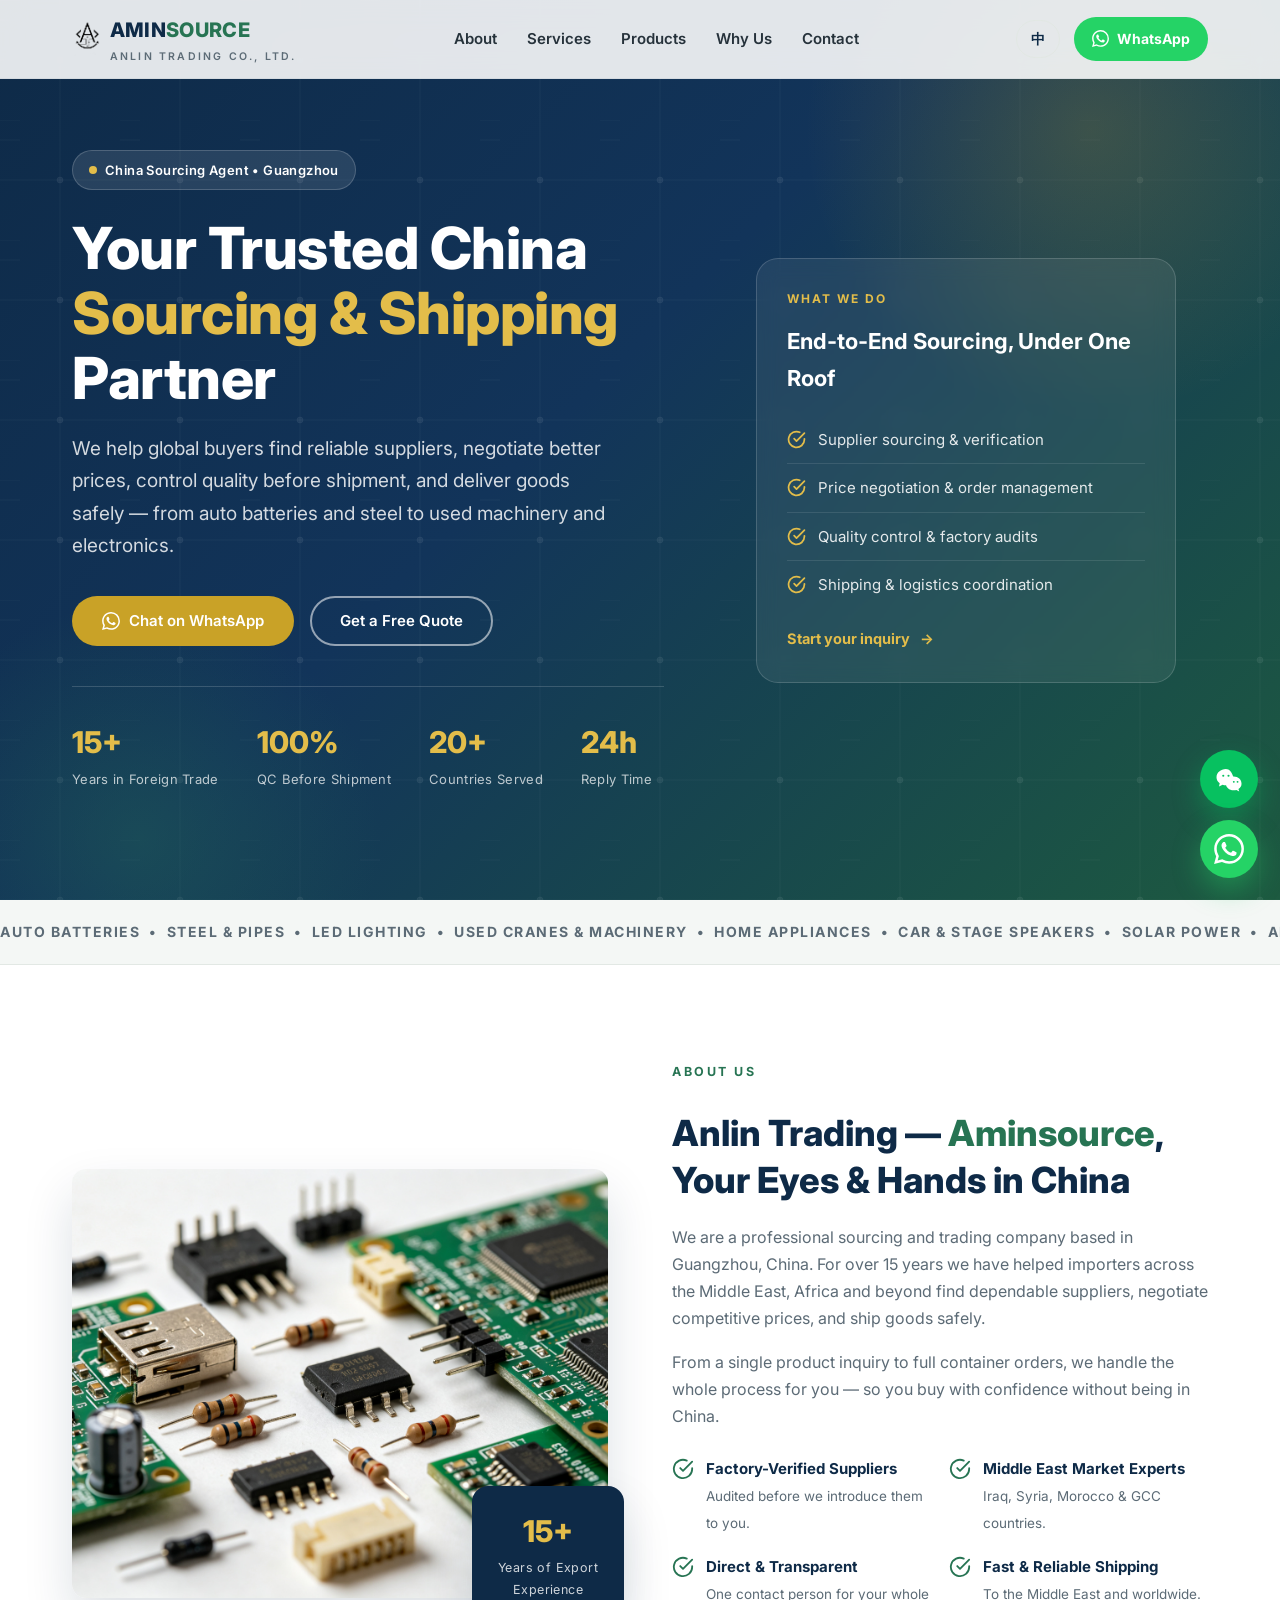
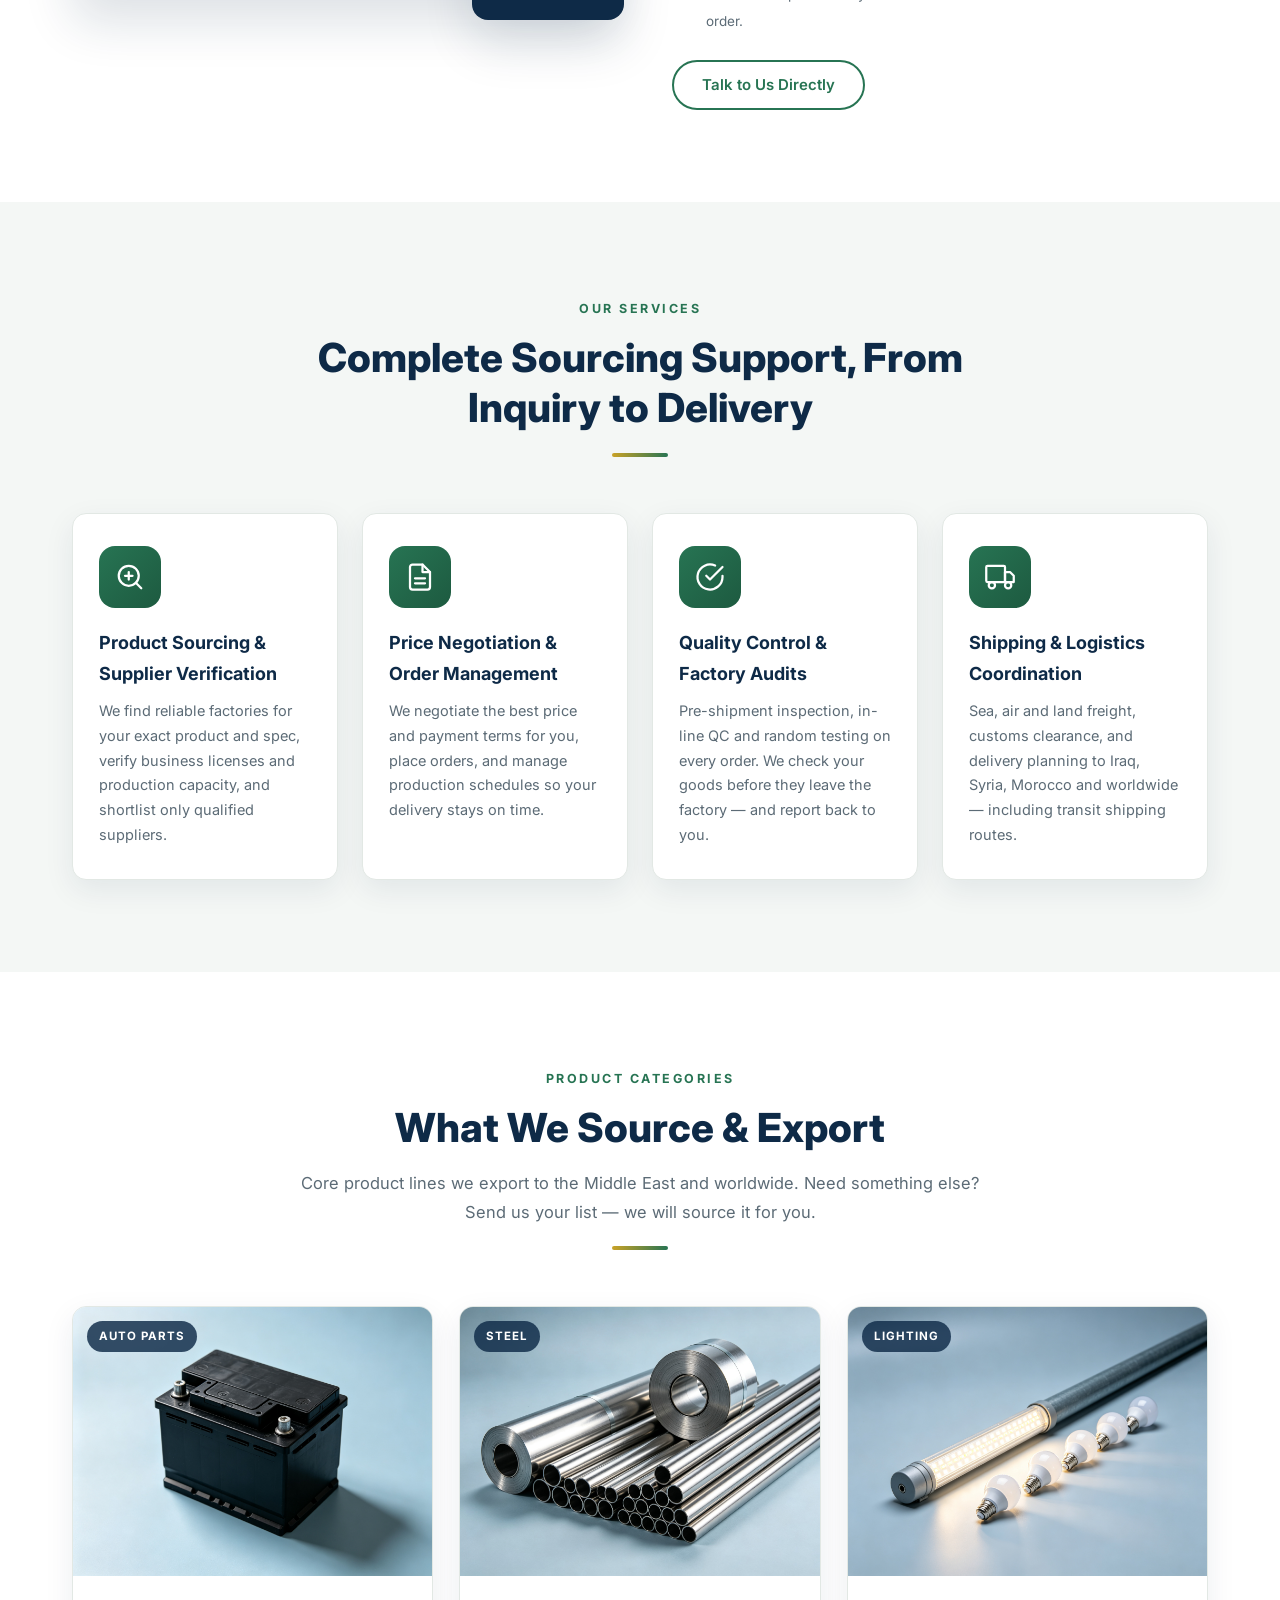
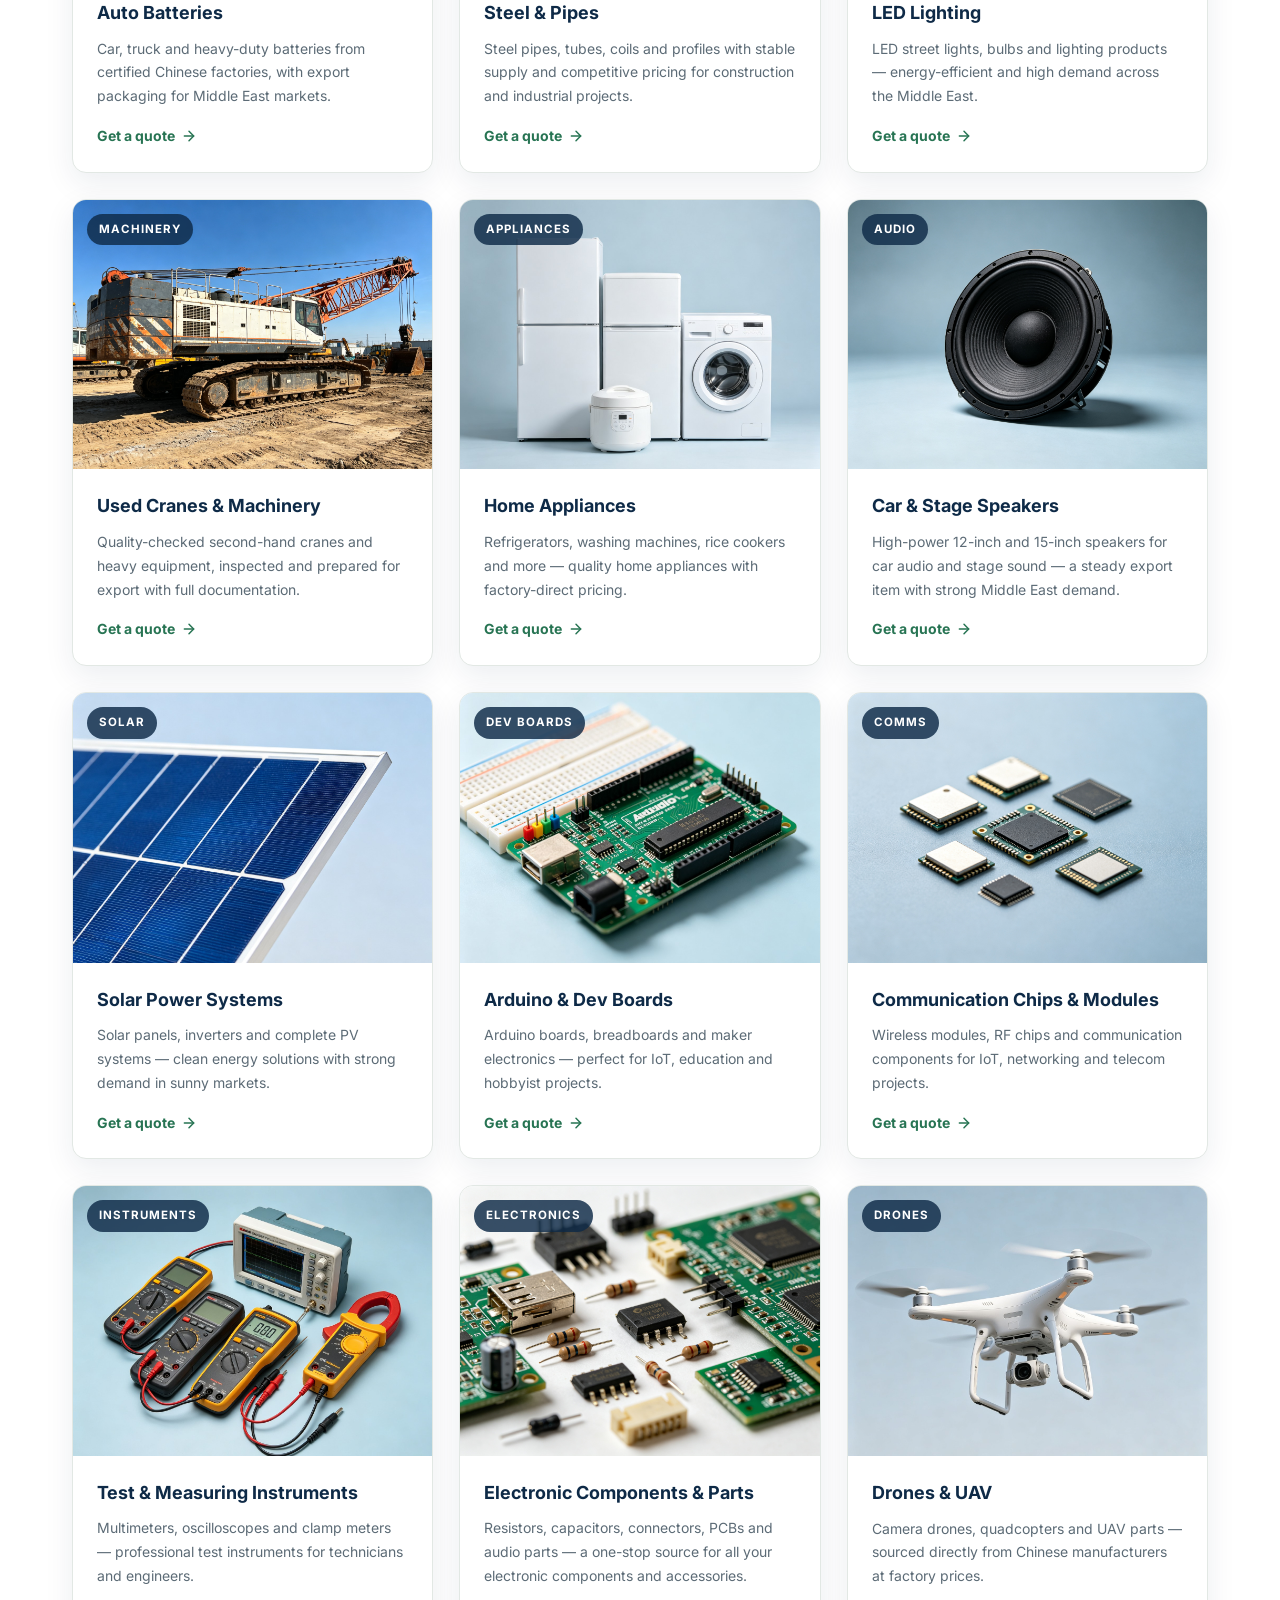
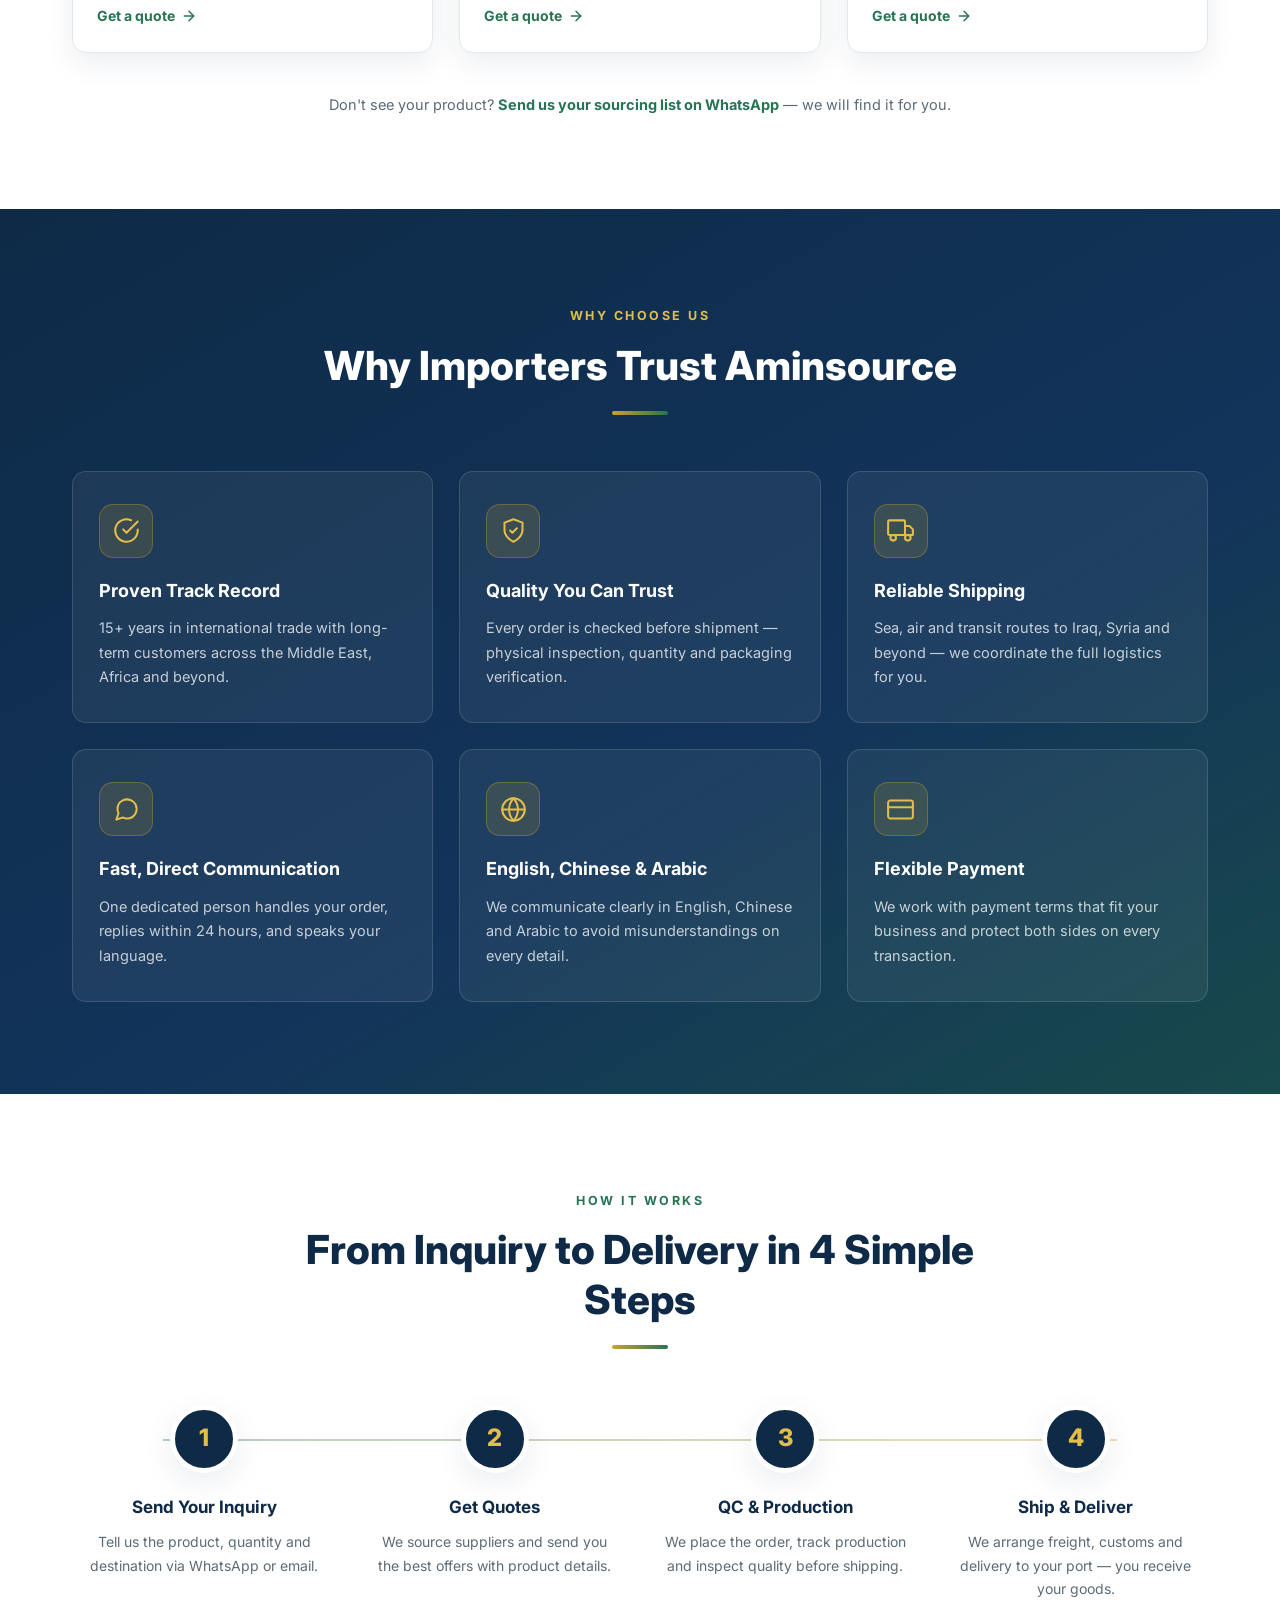
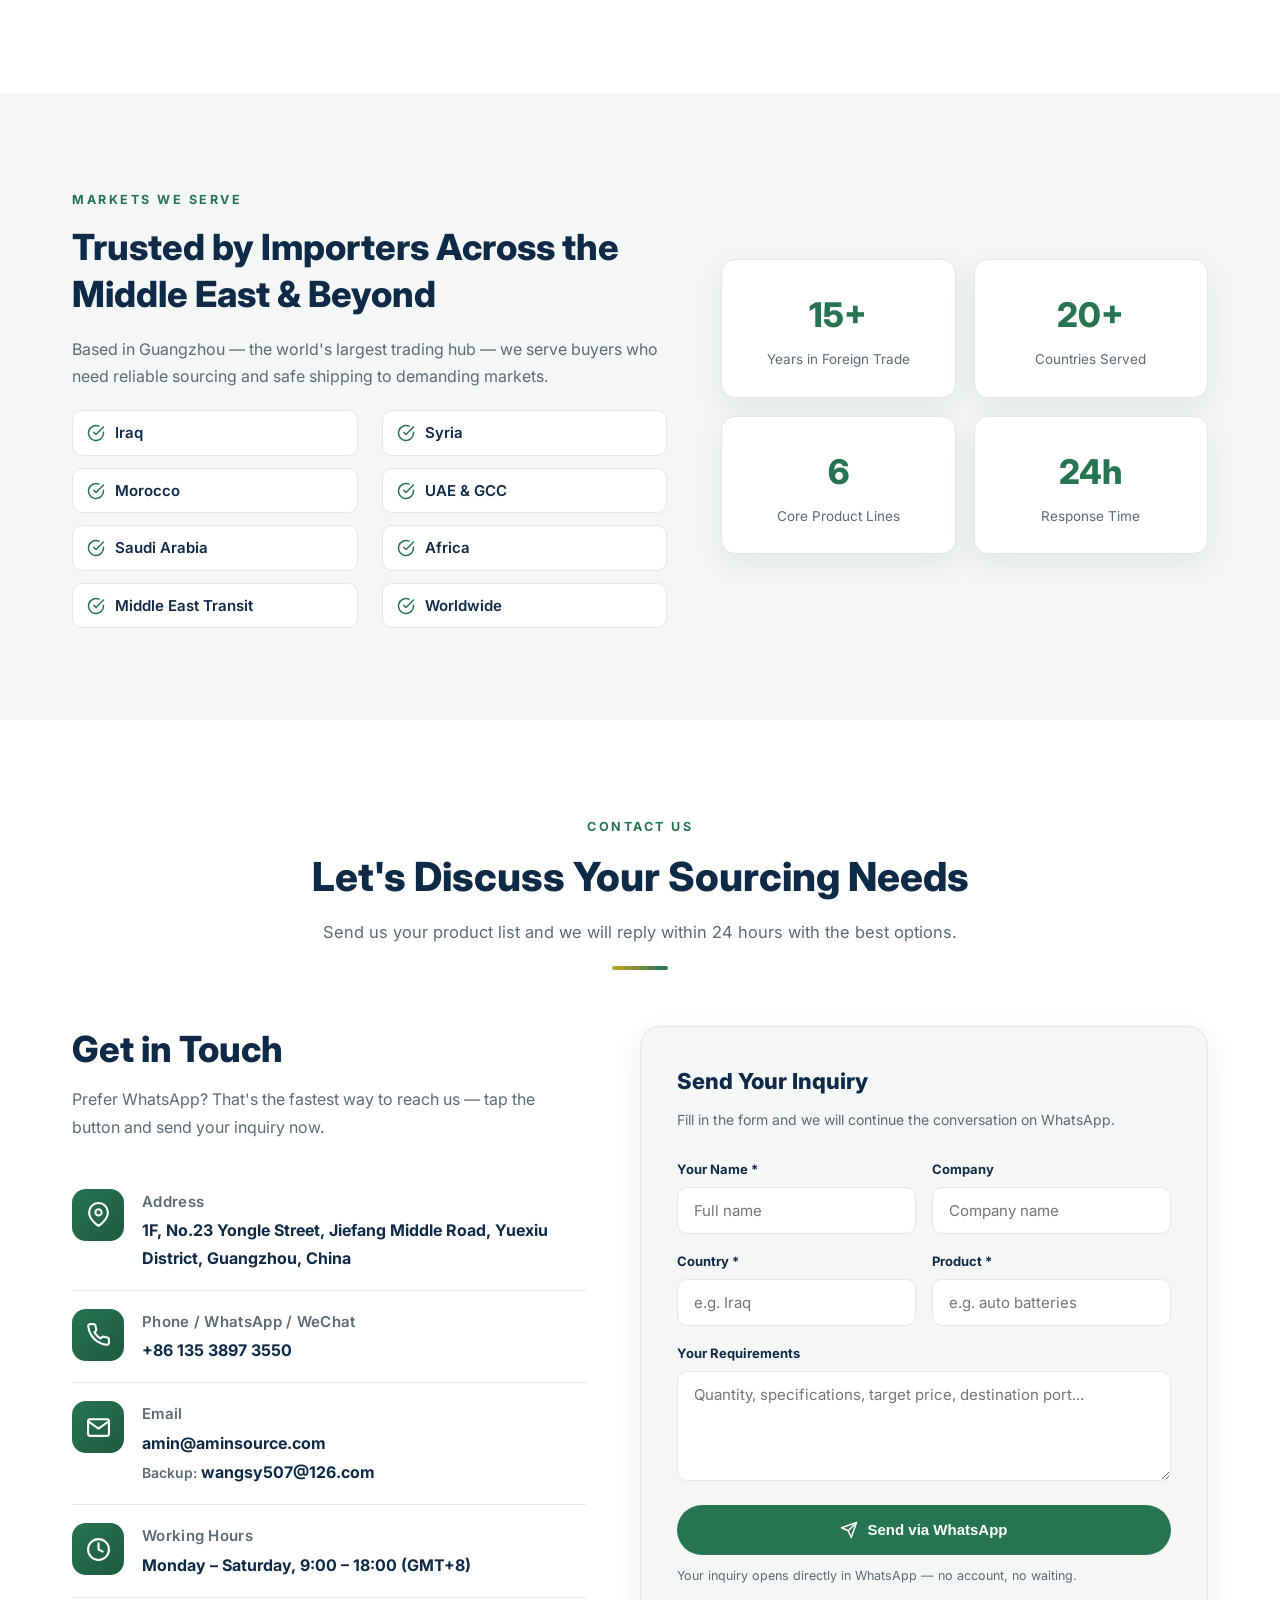
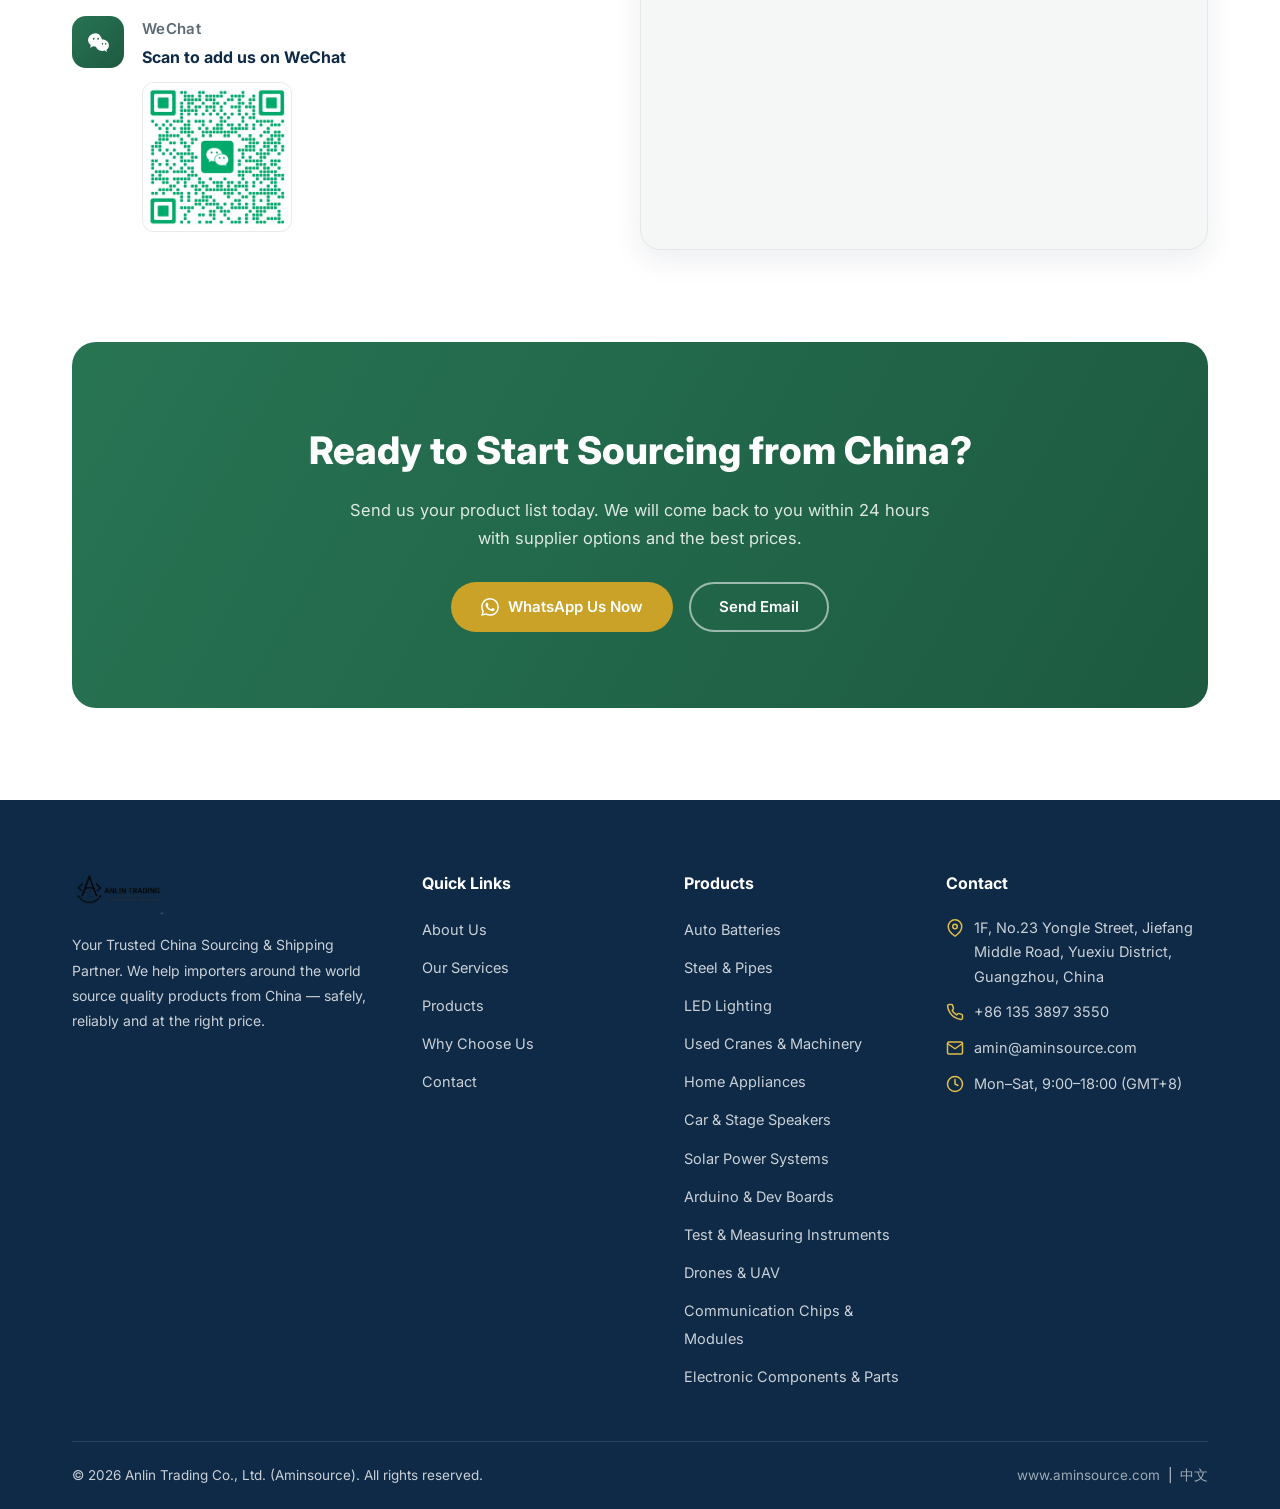
==== commit d5724d54: "Add files via upload" ====
--- a/index.html
+++ b/index.html
@@ -445,6 +445,12 @@
         <div class="contact-row">
           <div class="ci"><svg viewBox="0 0 24 24" fill="none" stroke="currentColor" stroke-width="2" stroke-linecap="round" stroke-linejoin="round"><circle cx="12" cy="12" r="10"/><polyline points="12 6 12 12 16 14"/></svg></div>
           <div><h4>Working Hours</h4><p>Monday – Saturday, 9:00 – 18:00 (GMT+8)</p></div>
+        </div>
+        <div class="contact-row">
+          <div class="ci"><svg viewBox="0 0 24 24" fill="currentColor"><path d="M9.5 4C5.36 4 2 6.91 2 10.5c0 1.95.98 3.71 2.55 4.88L4 18l2.88-1.43c.84.29 1.75.43 2.62.43h.28A4.87 4.87 0 0 1 9.5 15.5C9.5 12.46 12.03 10.5 15.28 10.5H15.5C14.54 6.79 12.3 4 9.5 4zm-2.1 4.5a.85.85 0 1 1 0 1.7.85.85 0 0 1 0-1.7zm4.2 0a.85.85 0 1 1 0 1.7.85.85 0 0 1 0-1.7zM22 15.5c0-2.96-2.66-5.5-6.28-5.5-3.62 0-6.28 2.54-6.28 5.5 0 2.96 2.66 5.5 6.28 5.5.78 0 1.52-.1 2.2-.3l2.27 1.3-.63-2.03c1.58-1.03 2.44-2.33 2.44-3.97zm-6.16-2a.75.75 0 1 1 0 1.5.75.75 0 0 1 0-1.5zm3 0a.75.75 0 1 1 0 1.5.75.75 0 0 1 0-1.5z"/></svg></div>
+          <div><h4>WeChat</h4><p>Scan to add us on WeChat</p>
+            <img src="images/wechat-qr.png" alt="WeChat QR code" class="qr-img" loading="lazy">
+          </div>
         </div>
       </div>
       <div class="contact-form reveal">
@@ -554,11 +560,38 @@
 </footer>
 
 <!-- Floating WhatsApp -->
+<button class="wx-float" id="wxFloat" aria-label="Chat on WeChat">
+  <svg viewBox="0 0 24 24" fill="currentColor"><path d="M9.5 4C5.36 4 2 6.91 2 10.5c0 1.95.98 3.71 2.55 4.88L4 18l2.88-1.43c.84.29 1.75.43 2.62.43h.28A4.87 4.87 0 0 1 9.5 15.5C9.5 12.46 12.03 10.5 15.28 10.5H15.5C14.54 6.79 12.3 4 9.5 4zm-2.1 4.5a.85.85 0 1 1 0 1.7.85.85 0 0 1 0-1.7zm4.2 0a.85.85 0 1 1 0 1.7.85.85 0 0 1 0-1.7zM22 15.5c0-2.96-2.66-5.5-6.28-5.5-3.62 0-6.28 2.54-6.28 5.5 0 2.96 2.66 5.5 6.28 5.5.78 0 1.52-.1 2.2-.3l2.27 1.3-.63-2.03c1.58-1.03 2.44-2.33 2.44-3.97zm-6.16-2a.75.75 0 1 1 0 1.5.75.75 0 0 1 0-1.5zm3 0a.75.75 0 1 1 0 1.5.75.75 0 0 1 0-1.5z"/></svg>
+</button>
 <a class="wa-float" href="https://wa.me/8613538973550" target="_blank" rel="noopener" aria-label="Chat on WhatsApp">
   <svg viewBox="0 0 24 24" fill="currentColor"><path d="M17.472 14.382c-.297-.149-1.758-.867-2.03-.967-.273-.099-.471-.148-.67.15-.197.297-.767.966-.94 1.164-.173.199-.347.223-.644.075-.297-.15-1.255-.463-2.39-1.475-.883-.788-1.48-1.761-1.653-2.059-.173-.297-.018-.458.13-.606.134-.133.297-.347.446-.52.149-.174.198-.298.297-.497.1-.198.05-.371-.025-.52-.074-.149-.668-1.612-.916-2.207-.242-.579-.487-.5-.669-.51-.173-.008-.371-.01-.57-.01-.198 0-.52.074-.792.372-.272.297-1.04 1.016-1.04 2.479 0 1.462 1.065 2.875 1.213 3.074.149.198 2.096 3.2 5.077 4.487.709.306 1.262.489 1.694.625.712.227 1.36.195 1.871.118.571-.085 1.758-.719 2.006-1.413.248-.694.248-1.289.173-1.413-.074-.124-.272-.198-.57-.347m-5.421 7.403h-.004a9.87 9.87 0 01-5.031-1.378l-.361-.214-3.741.982.998-3.648-.235-.374a9.86 9.86 0 01-1.51-5.26c.001-5.45 4.436-9.884 9.888-9.884 2.64 0 5.122 1.03 6.988 2.898a9.825 9.825 0 012.893 6.994c-.003 5.45-4.437 9.884-9.885 9.884m8.413-18.297A11.815 11.815 0 0012.05 0C5.495 0 .16 5.335.157 11.892c0 2.096.547 4.142 1.588 5.945L.057 24l6.305-1.654a11.882 11.882 0 005.683 1.448h.005c6.554 0 11.89-5.335 11.893-11.893a11.821 11.821 0 00-3.48-8.413z"/></svg>
 </a>
 
-<script src="js/main.js"></script>
+<script src="js/main.js?v=2"></script>
 <script>document.getElementById('year').textContent = new Date().getFullYear();</script>
+<div class="wx-modal" id="wxModal" aria-hidden="true">
+  <div class="wx-modal-card">
+    <button class="wx-modal-close" id="wxClose" aria-label="Close">&times;</button>
+    <img src="images/wechat-qr.png" alt="WeChat QR code">
+    <h4>Scan to add us on WeChat</h4>
+    <p>WeChat / WhatsApp: +86 135 3897 3550</p>
+    <p class="wx-hint">Scan with WeChat to chat anytime</p>
+  </div>
+</div>
+<script>
+/* ===== WeChat QR modal (inline) ===== */
+(function () {
+  var btn = document.getElementById('wxFloat');
+  var modal = document.getElementById('wxModal');
+  var close = document.getElementById('wxClose');
+  if (!btn || !modal) return;
+  function openWx() { modal.classList.add('open'); modal.setAttribute('aria-hidden', 'false'); }
+  function closeWx() { modal.classList.remove('open'); modal.setAttribute('aria-hidden', 'true'); }
+  btn.addEventListener('click', openWx);
+  close.addEventListener('click', closeWx);
+  modal.addEventListener('click', function (e) { if (e.target === modal) closeWx(); });
+  document.addEventListener('keydown', function (e) { if (e.key === 'Escape') closeWx(); });
+})();
+</script>
 </body>
 </html>
--- a/css/style.css
+++ b/css/style.css
@@ -317,3 +317,39 @@
   .contact-form { padding: 26px; }
   .footer-bottom { flex-direction: column; text-align: center; }
 }
+
+/* ===== WeChat ===== */
+.wx-float {
+  position: fixed; right: 22px; bottom: 92px; z-index: 90; width: 58px; height: 58px; border-radius: 50%;
+  background: #07C160; color: #fff; display: flex; align-items: center; justify-content: center;
+  box-shadow: 0 12px 28px rgba(7,193,96,.4); transition: transform .25s; cursor: pointer; border: none; padding: 0;
+}
+.wx-float:hover { transform: scale(1.1); }
+.wx-float svg { width: 30px; height: 30px; }
+
+.qr-img { width: 150px; height: 150px; border-radius: 12px; margin-top: 10px; border: 1px solid rgba(0,0,0,.08); background: #fff; padding: 6px; display: block; }
+
+.wx-modal {
+  position: fixed; inset: 0; z-index: 200; display: flex; align-items: center; justify-content: center;
+  background: rgba(10,20,30,.55); opacity: 0; visibility: hidden; transition: opacity .3s, visibility .3s; padding: 20px;
+}
+.wx-modal.open { opacity: 1; visibility: visible; }
+.wx-modal-card {
+  position: relative; background: #fff; border-radius: 18px; padding: 34px 30px 26px; text-align: center;
+  max-width: 340px; width: 100%; box-shadow: 0 24px 60px rgba(0,0,0,.3);
+}
+.wx-modal-card img { width: 230px; height: 230px; border-radius: 10px; display: block; margin: 0 auto 16px; background: #fff; padding: 8px; }
+.wx-modal-card h4 { margin: 0 0 6px; font-size: 20px; color: #0E2A47; }
+.wx-modal-card p { margin: 0; color: #666; font-size: 14px; }
+.wx-modal-card .wx-hint { margin-top: 10px; color: #07C160; font-weight: 600; }
+.wx-modal-close {
+  position: absolute; top: 10px; right: 14px; border: none; background: none; font-size: 28px; line-height: 1;
+  color: #999; cursor: pointer; padding: 4px;
+}
+.wx-modal-close:hover { color: #333; }
+@media (max-width: 560px) {
+  .wx-modal-card { padding: 26px 18px 20px; }
+  .wx-modal-card img { width: 200px; height: 200px; }
+  .wx-float { width: 52px; height: 52px; bottom: 86px; }
+  .wx-float svg { width: 27px; height: 27px; }
+}
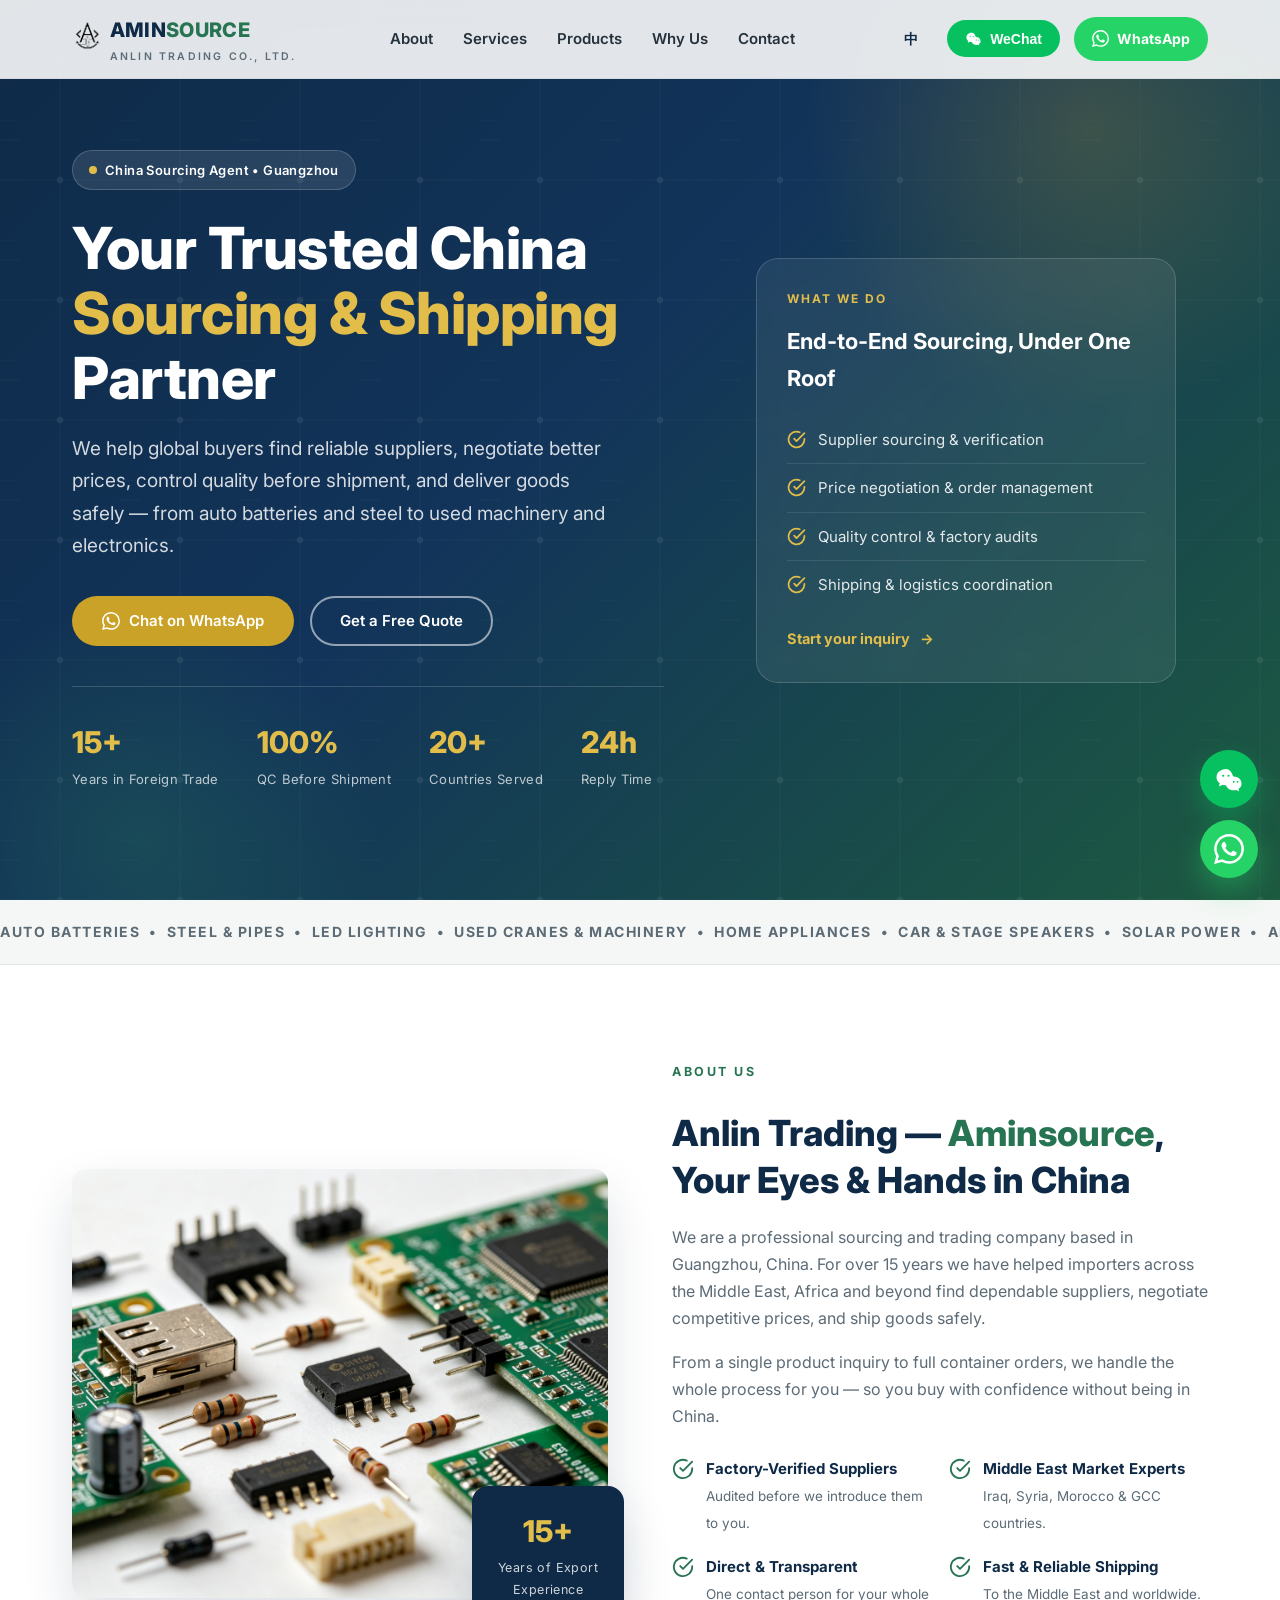
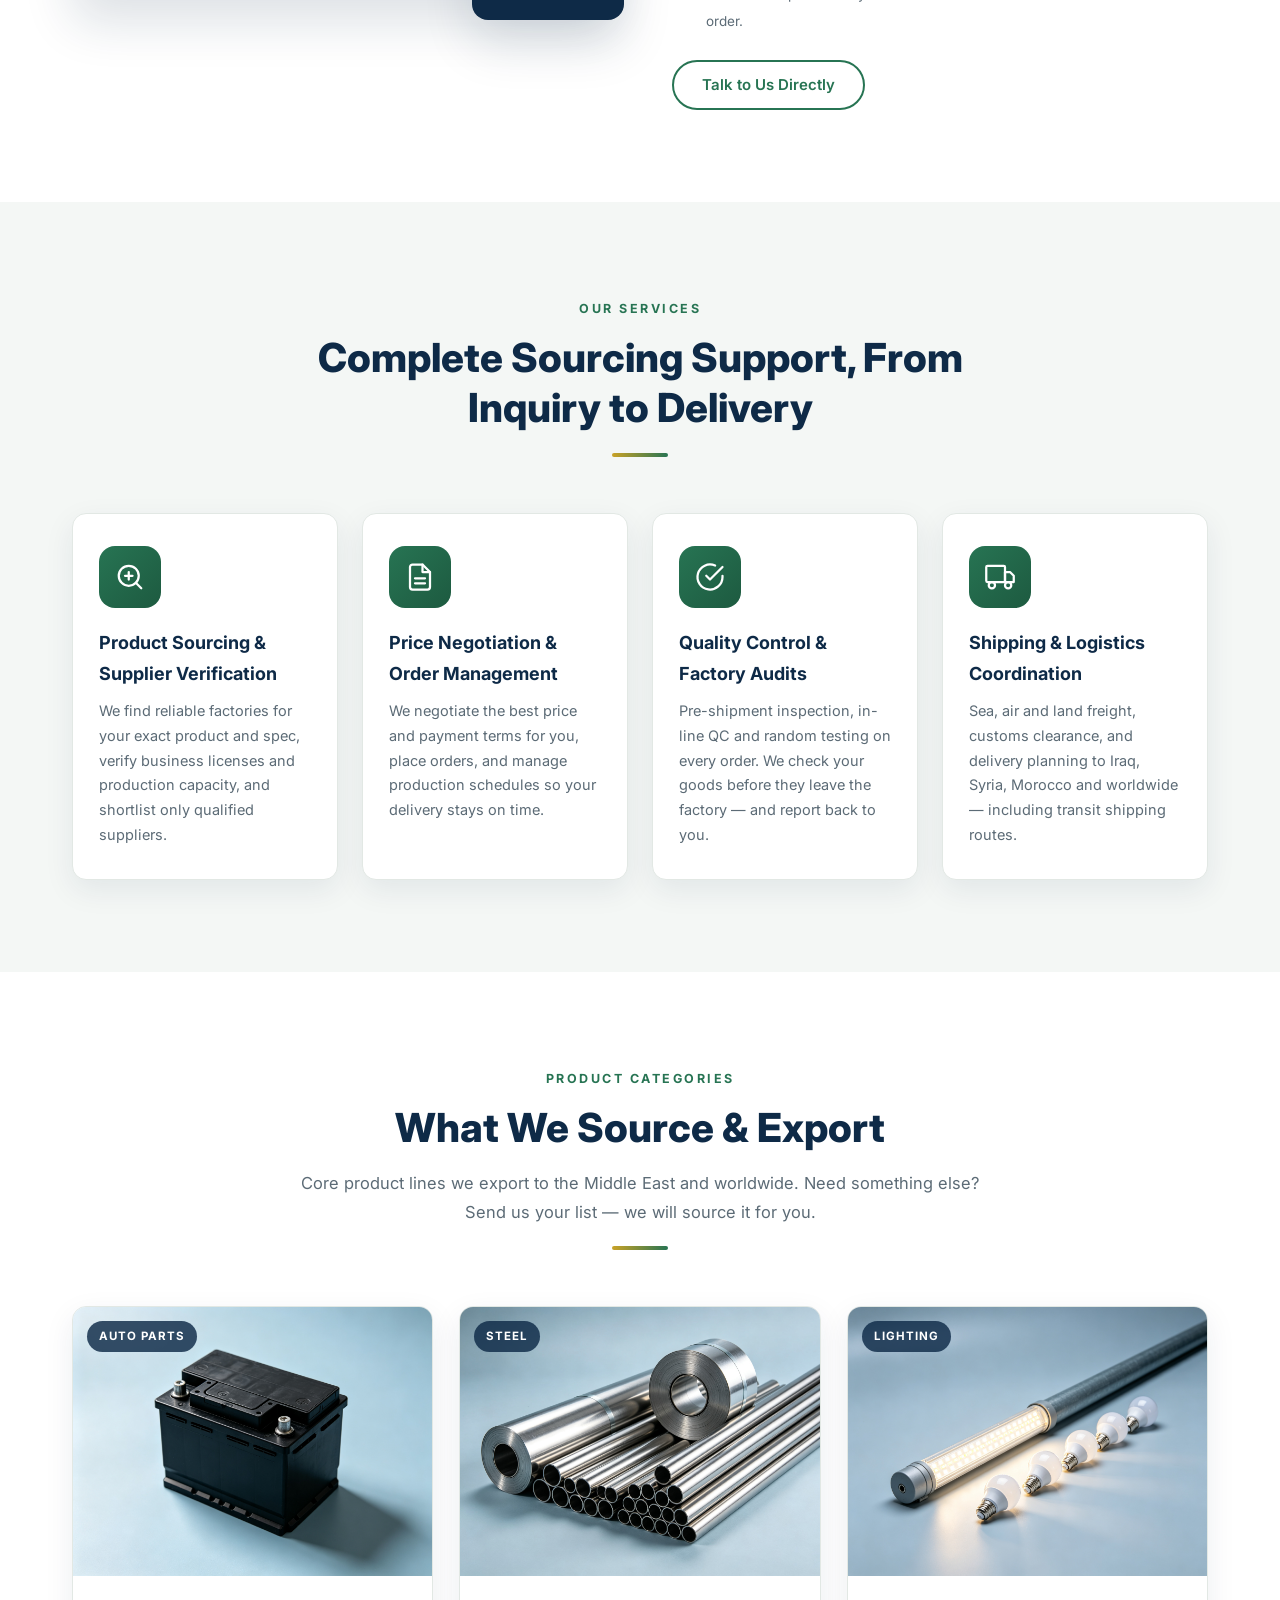
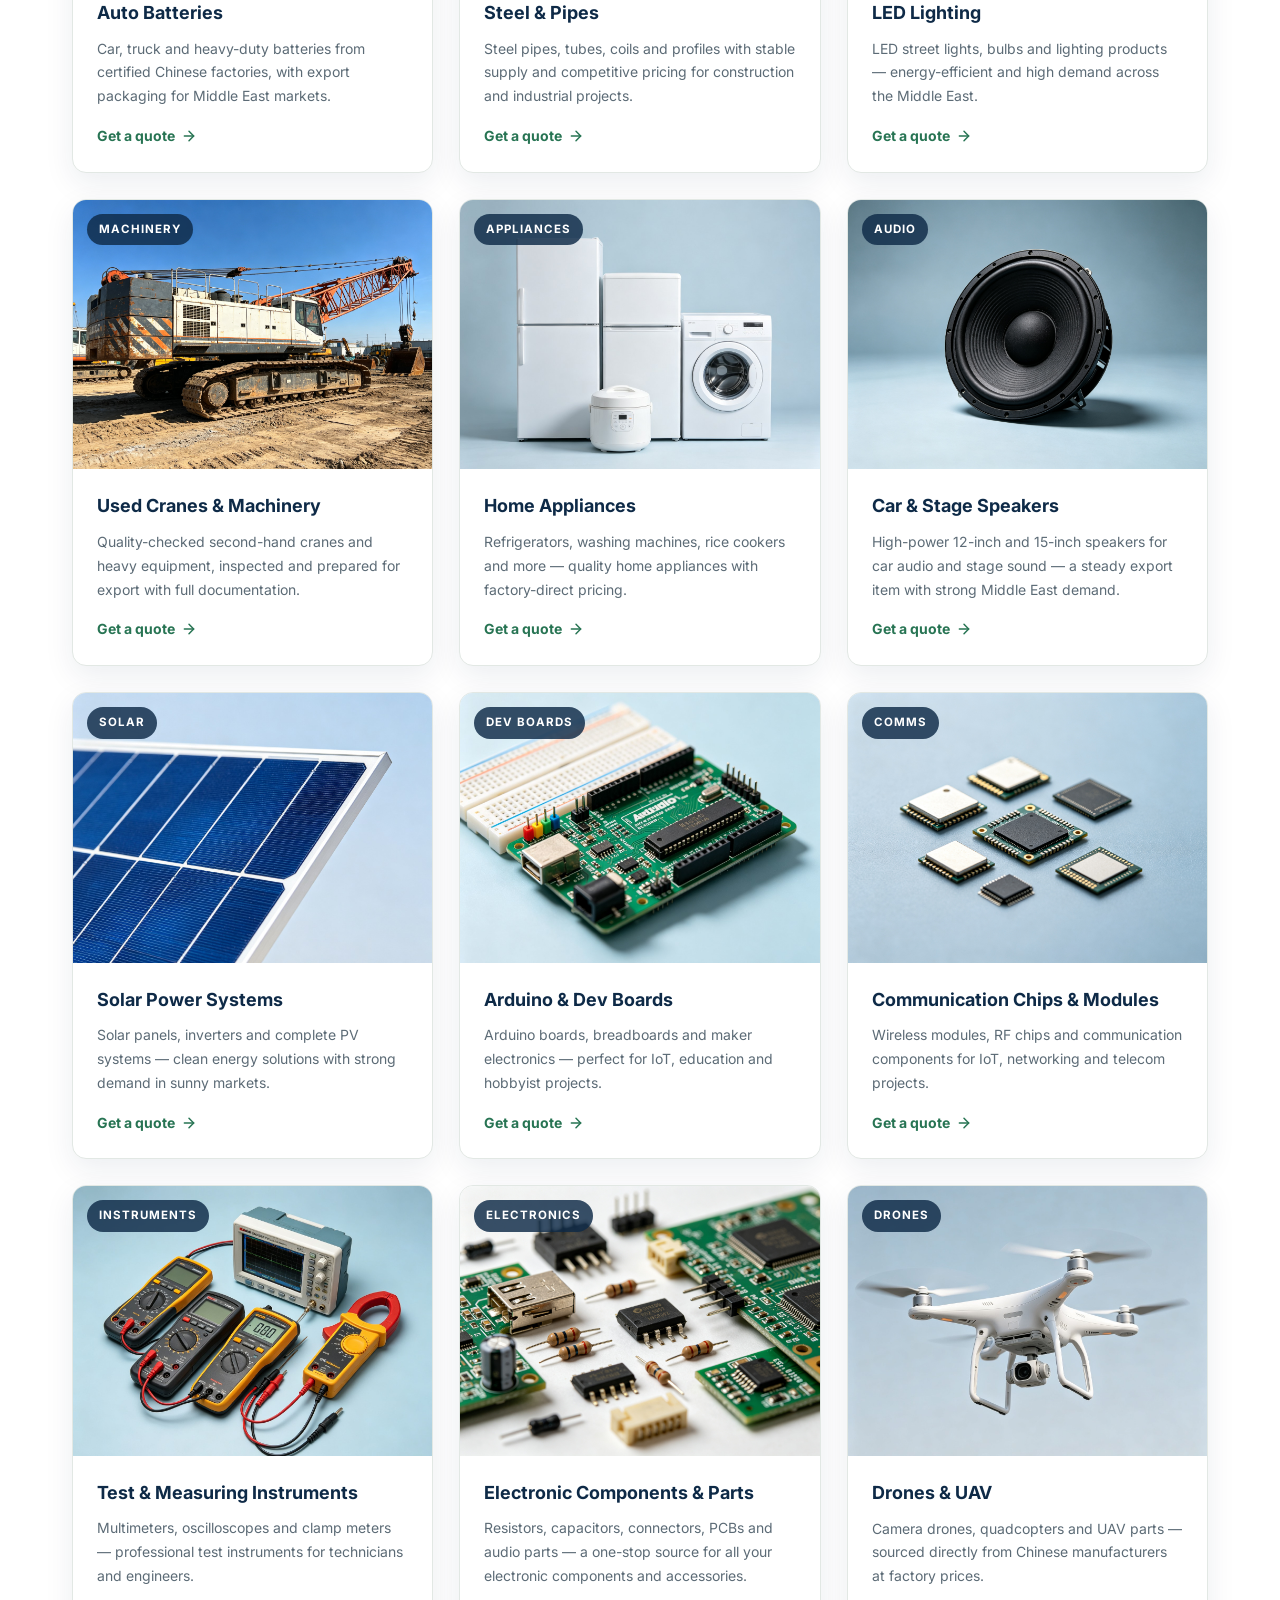
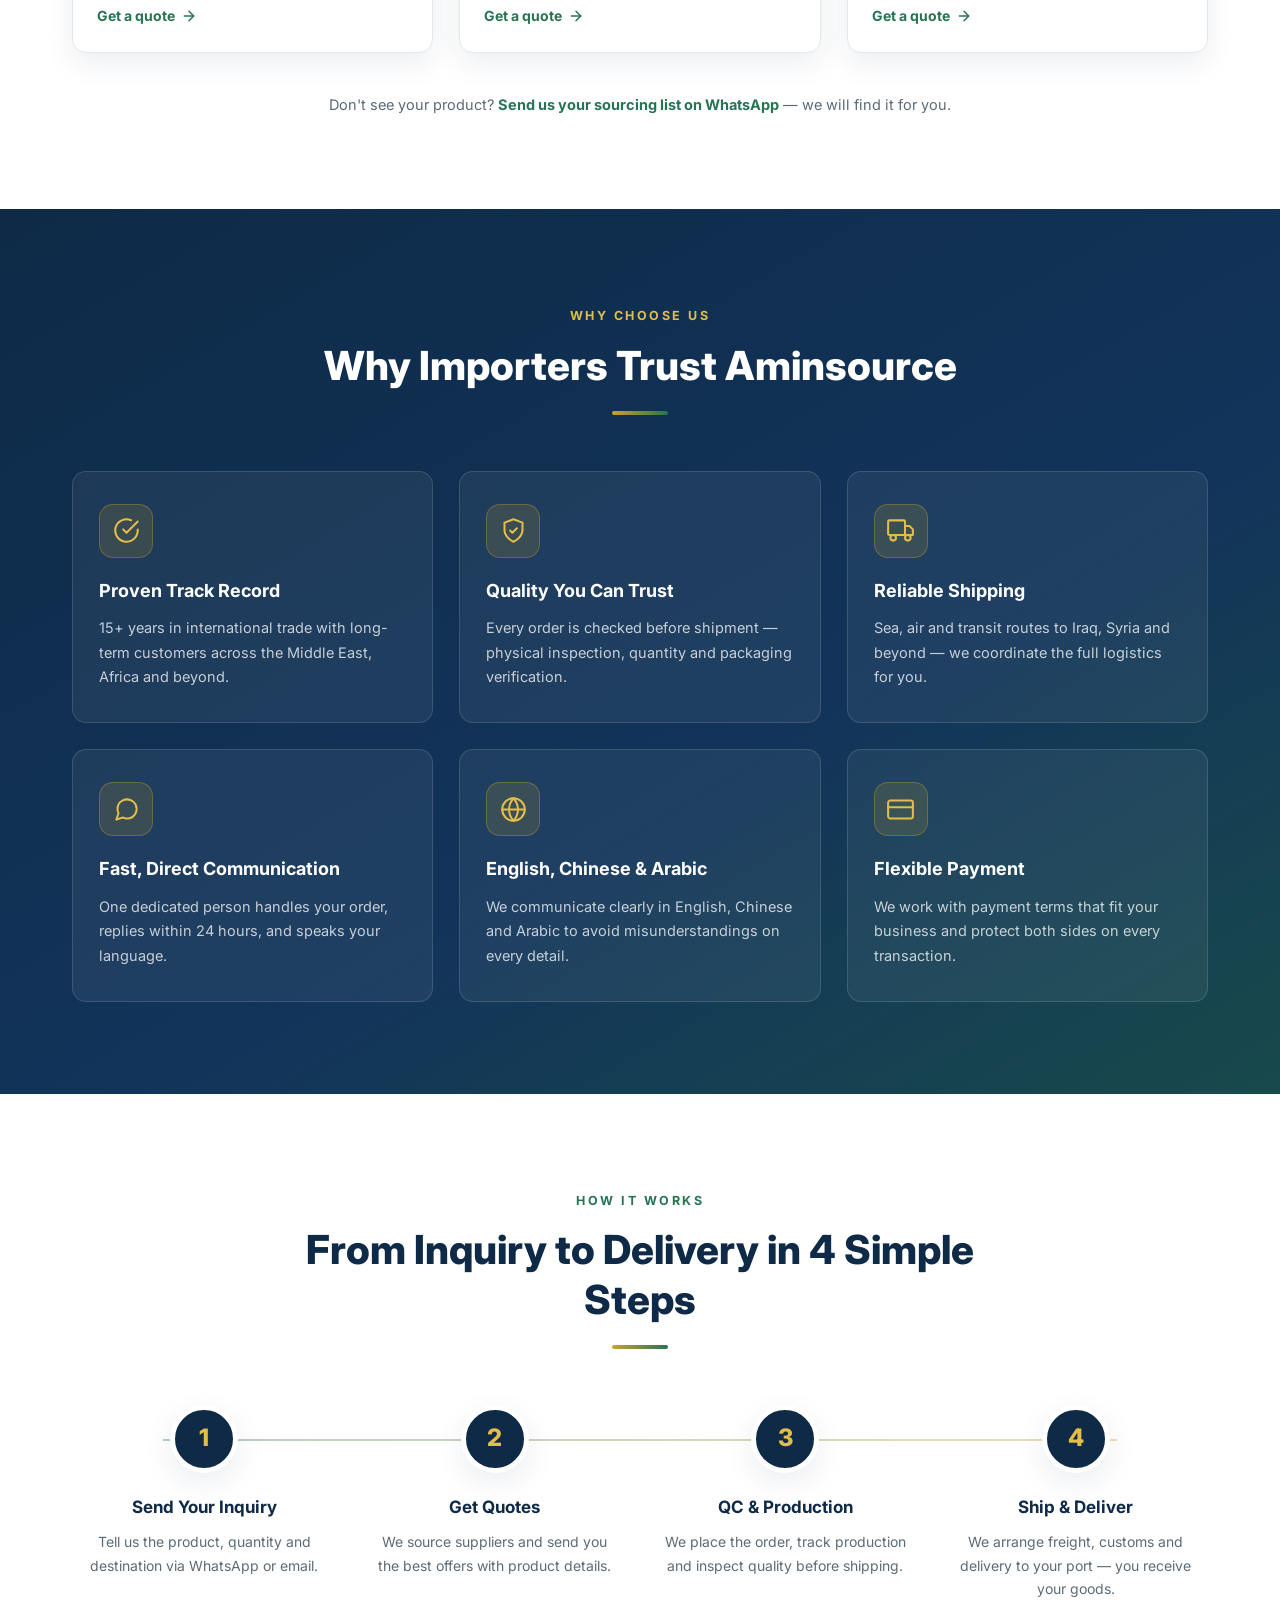
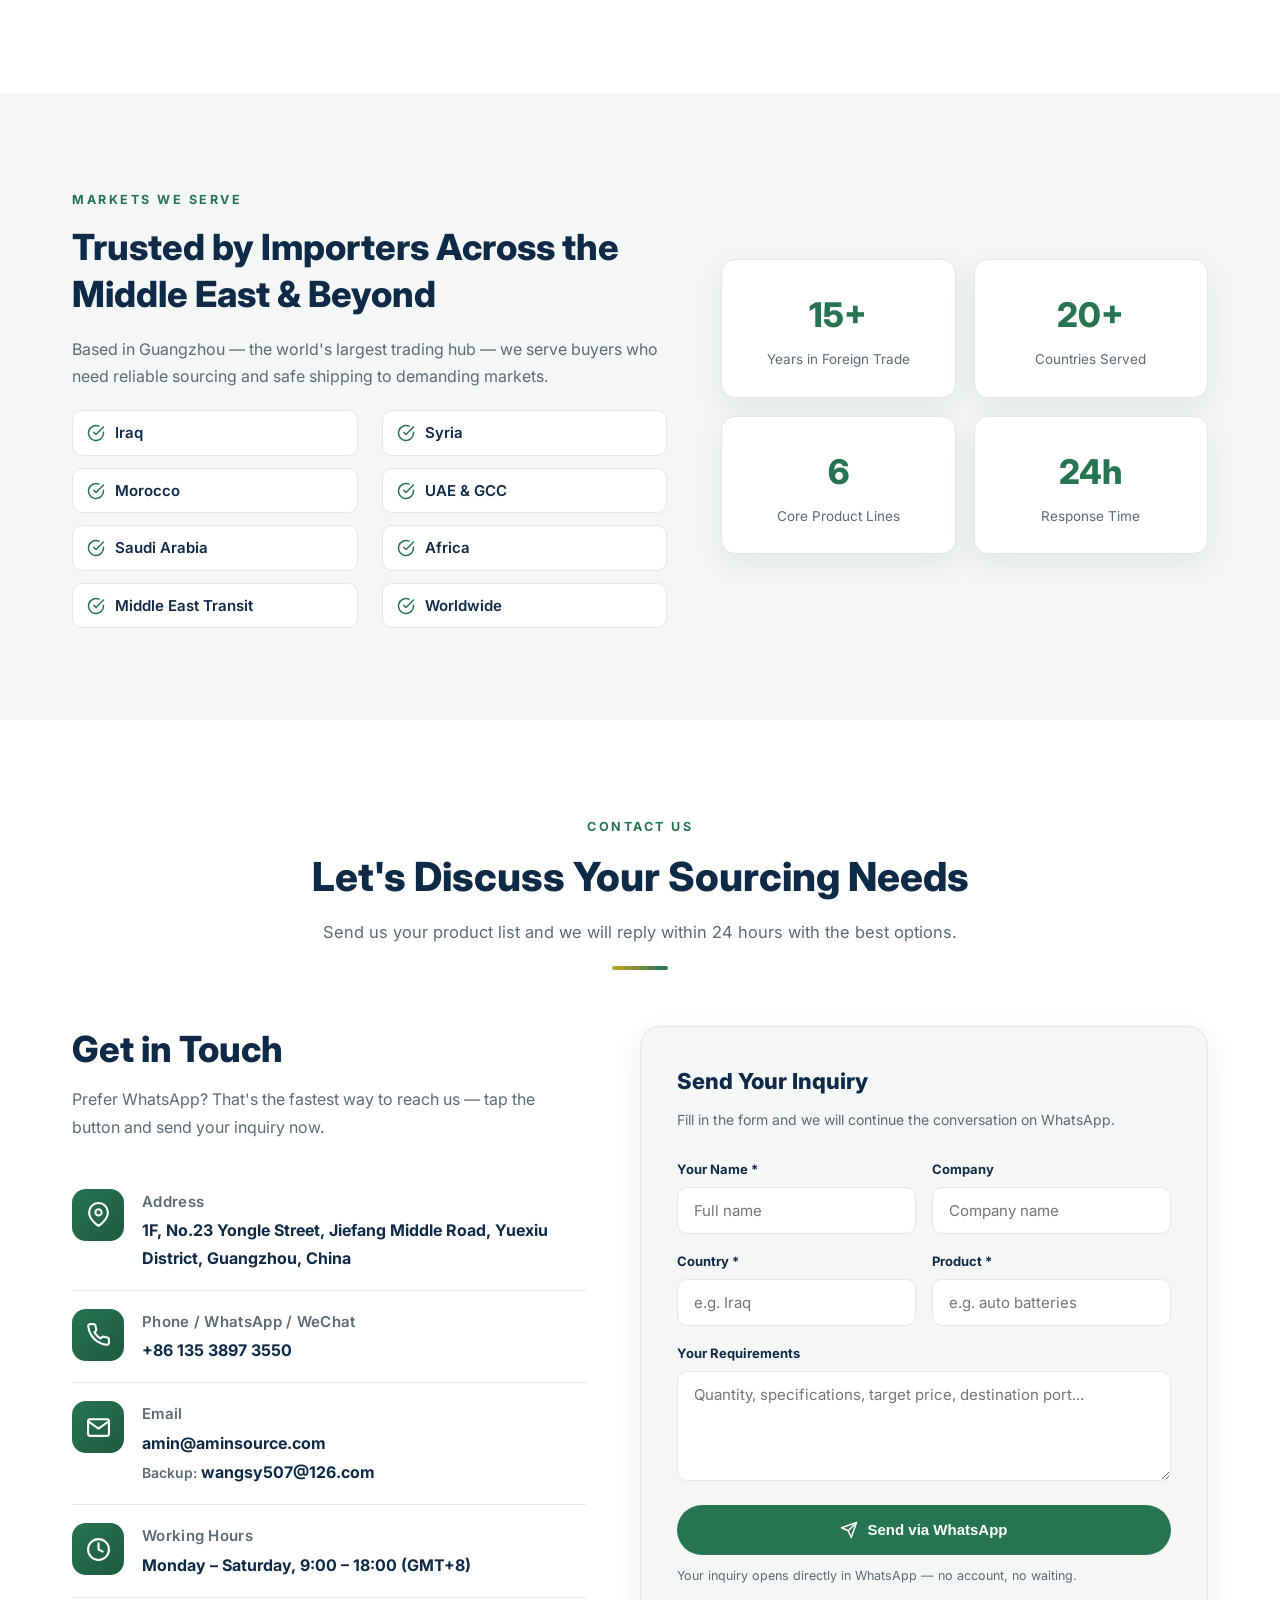
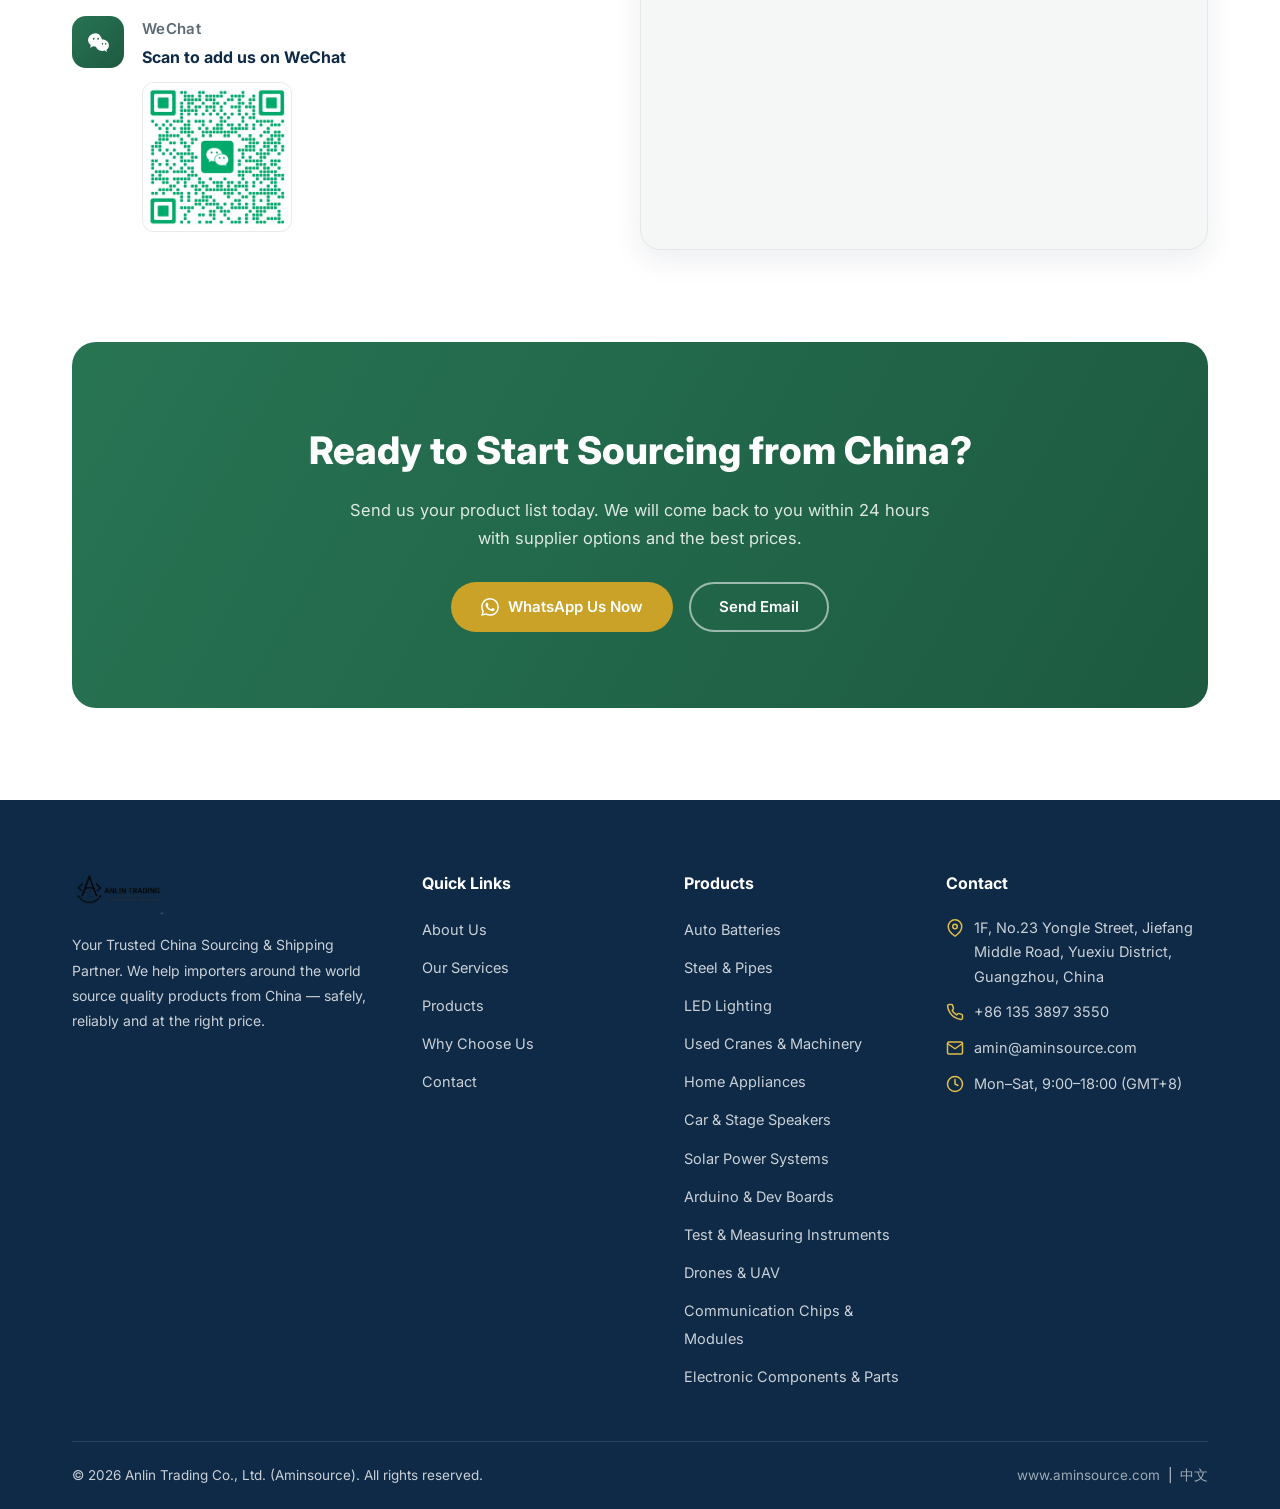
==== commit 2ca28e8d: "Add files via upload" ====
--- a/index.html
+++ b/index.html
@@ -76,6 +76,10 @@
     </ul>
     <div class="nav-actions">
       <a class="lang-switch" href="zh.html" title="切换到中文">中</a>
+      <button class="btn-wx-sm" id="wxNavBtn" type="button" aria-label="WeChat">
+        <svg viewBox="0 0 24 24" fill="currentColor"><path d="M9.5 4C5.36 4 2 6.91 2 10.5c0 1.95.98 3.71 2.55 4.88L4 18l2.88-1.43c.84.29 1.75.43 2.62.43h.28A4.87 4.87 0 0 1 9.5 15.5C9.5 12.46 12.03 10.5 15.28 10.5H15.5C14.54 6.79 12.3 4 9.5 4zm-2.1 4.5a.85.85 0 1 1 0 1.7.85.85 0 0 1 0-1.7zm4.2 0a.85.85 0 1 1 0 1.7.85.85 0 0 1 0-1.7zM22 15.5c0-2.96-2.66-5.5-6.28-5.5-3.62 0-6.28 2.54-6.28 5.5 0 2.96 2.66 5.5 6.28 5.5.78 0 1.52-.1 2.2-.3l2.27 1.3-.63-2.03c1.58-1.03 2.44-2.33 2.44-3.97zm-6.16-2a.75.75 0 1 1 0 1.5.75.75 0 0 1 0-1.5zm3 0a.75.75 0 1 1 0 1.5.75.75 0 0 1 0-1.5z"/></svg>
+        WeChat
+      </button>
       <a class="btn-wa-sm" href="https://wa.me/8613538973550" target="_blank" rel="noopener">
         <svg viewBox="0 0 24 24" fill="currentColor"><path d="M17.472 14.382c-.297-.149-1.758-.867-2.03-.967-.273-.099-.471-.148-.67.15-.197.297-.767.966-.94 1.164-.173.199-.347.223-.644.075-.297-.15-1.255-.463-2.39-1.475-.883-.788-1.48-1.761-1.653-2.059-.173-.297-.018-.458.13-.606.134-.133.297-.347.446-.52.149-.174.198-.298.297-.497.1-.198.05-.371-.025-.52-.074-.149-.668-1.612-.916-2.207-.242-.579-.487-.5-.669-.51-.173-.008-.371-.01-.57-.01-.198 0-.52.074-.792.372-.272.297-1.04 1.016-1.04 2.479 0 1.462 1.065 2.875 1.213 3.074.149.198 2.096 3.2 5.077 4.487.709.306 1.262.489 1.694.625.712.227 1.36.195 1.871.118.571-.085 1.758-.719 2.006-1.413.248-.694.248-1.289.173-1.413-.074-.124-.272-.198-.57-.347m-5.421 7.403h-.004a9.87 9.87 0 01-5.031-1.378l-.361-.214-3.741.982.998-3.648-.235-.374a9.86 9.86 0 01-1.51-5.26c.001-5.45 4.436-9.884 9.888-9.884 2.64 0 5.122 1.03 6.988 2.898a9.825 9.825 0 012.893 6.994c-.003 5.45-4.437 9.884-9.885 9.884m8.413-18.297A11.815 11.815 0 0012.05 0C5.495 0 .16 5.335.157 11.892c0 2.096.547 4.142 1.588 5.945L.057 24l6.305-1.654a11.882 11.882 0 005.683 1.448h.005c6.554 0 11.89-5.335 11.893-11.893a11.821 11.821 0 00-3.48-8.413z"/></svg>
         WhatsApp
@@ -588,6 +592,8 @@
   function openWx() { modal.classList.add('open'); modal.setAttribute('aria-hidden', 'false'); }
   function closeWx() { modal.classList.remove('open'); modal.setAttribute('aria-hidden', 'true'); }
   btn.addEventListener('click', openWx);
+  var navBtn = document.getElementById('wxNavBtn');
+  if (navBtn) navBtn.addEventListener('click', openWx);
   close.addEventListener('click', closeWx);
   modal.addEventListener('click', function (e) { if (e.target === modal) closeWx(); });
   document.addEventListener('keydown', function (e) { if (e.key === 'Escape') closeWx(); });
--- a/css/style.css
+++ b/css/style.css
@@ -353,3 +353,9 @@
   .wx-float { width: 52px; height: 52px; bottom: 86px; }
   .wx-float svg { width: 27px; height: 27px; }
 }
+
+/* ===== Nav WeChat button ===== */
+.btn-wx-sm { display: inline-flex; align-items: center; gap: 8px; background: #07C160; color: #fff; font-weight: 700; font-size: 14px; padding: 10px 18px; border-radius: 999px; transition: all .2s; cursor: pointer; border: none; }
+.btn-wx-sm:hover { background: #06ad54; transform: translateY(-1px); }
+.btn-wx-sm svg { width: 17px; height: 17px; }
+@media (max-width: 768px) { .nav-actions .btn-wx-sm { display: none; } }
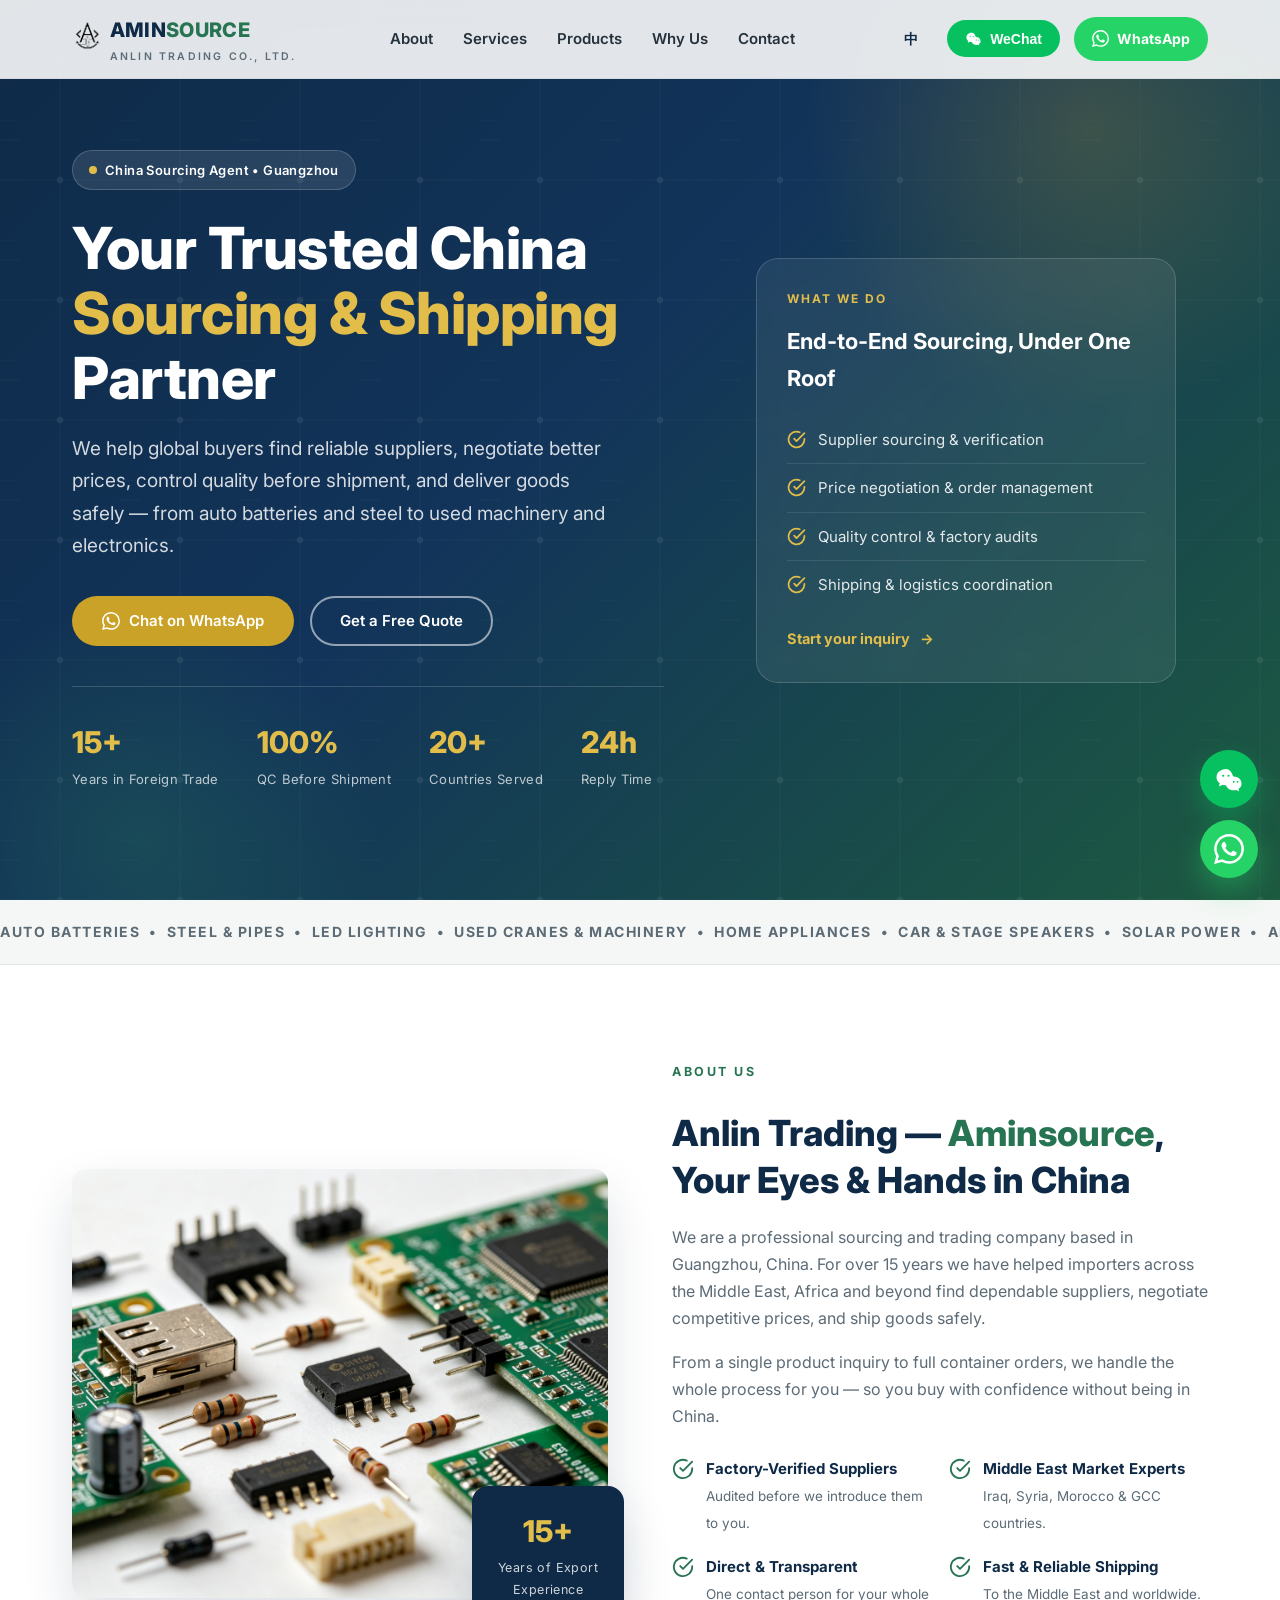
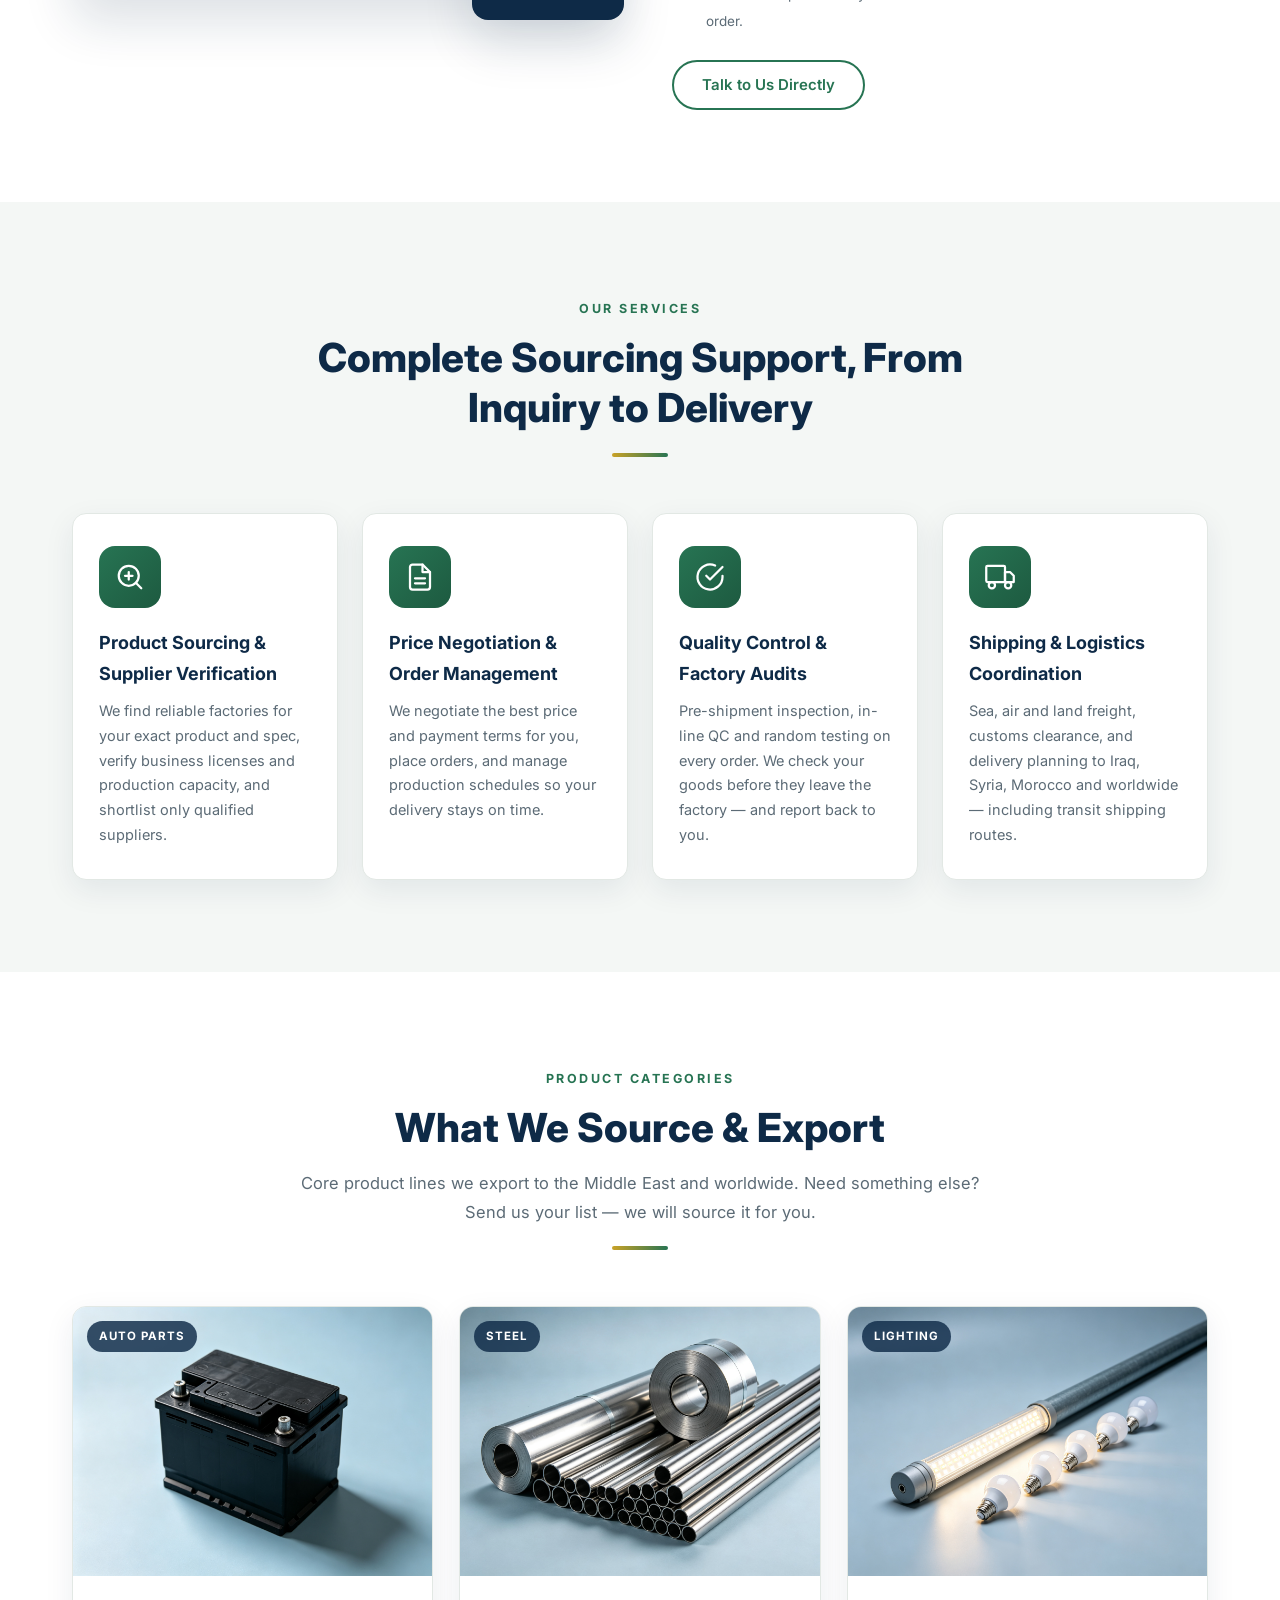
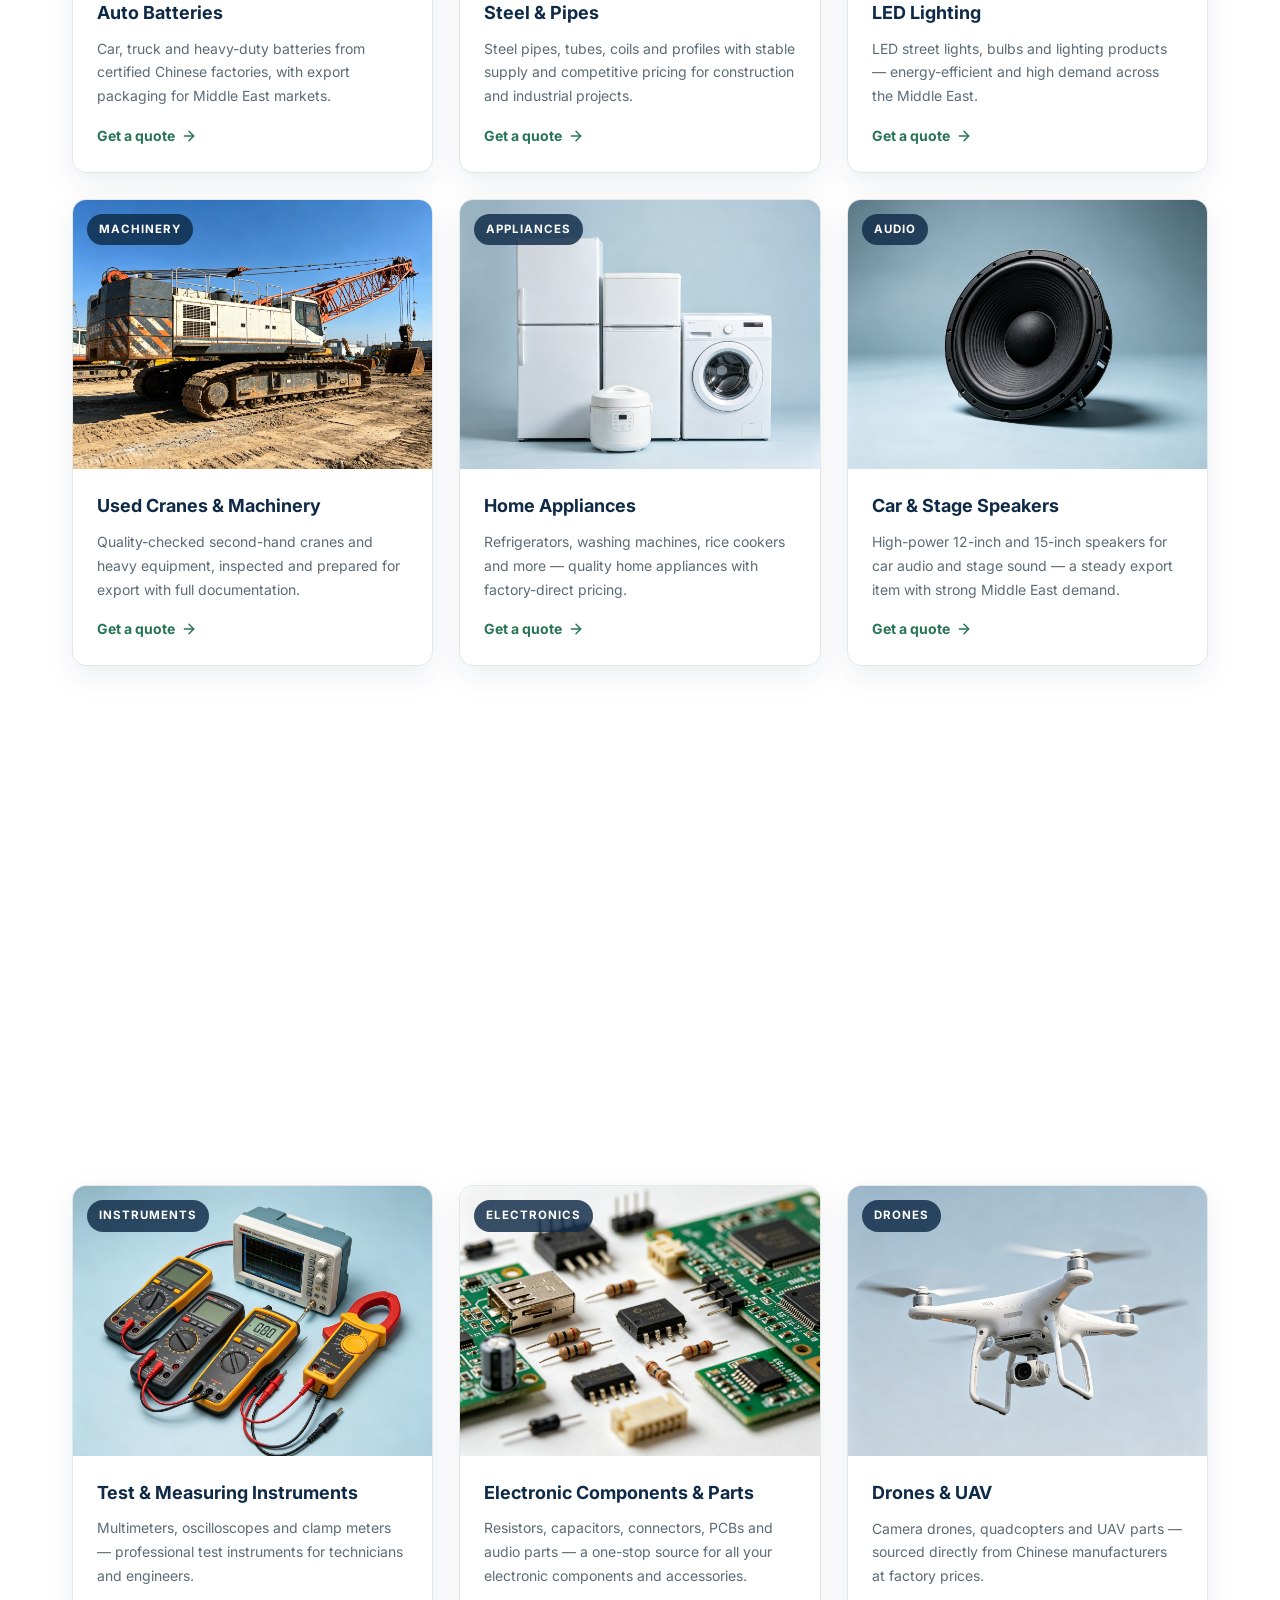
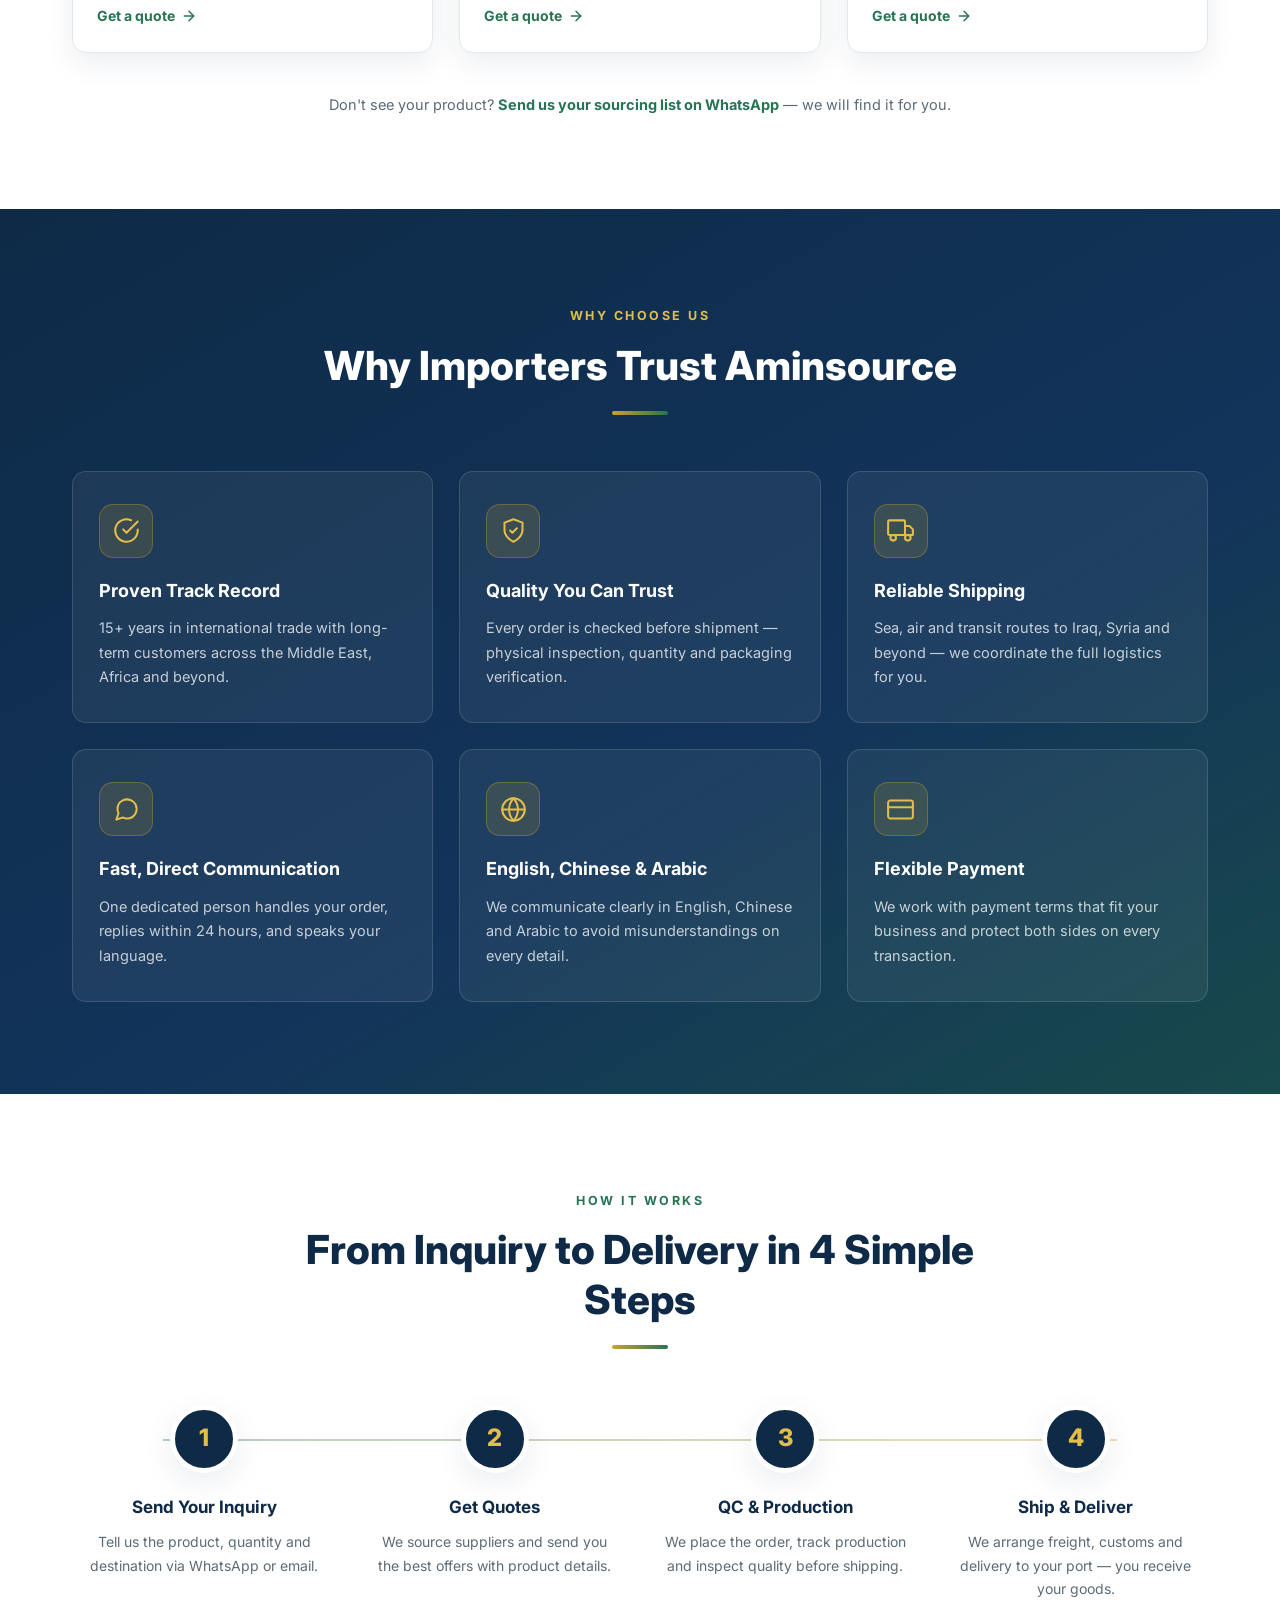
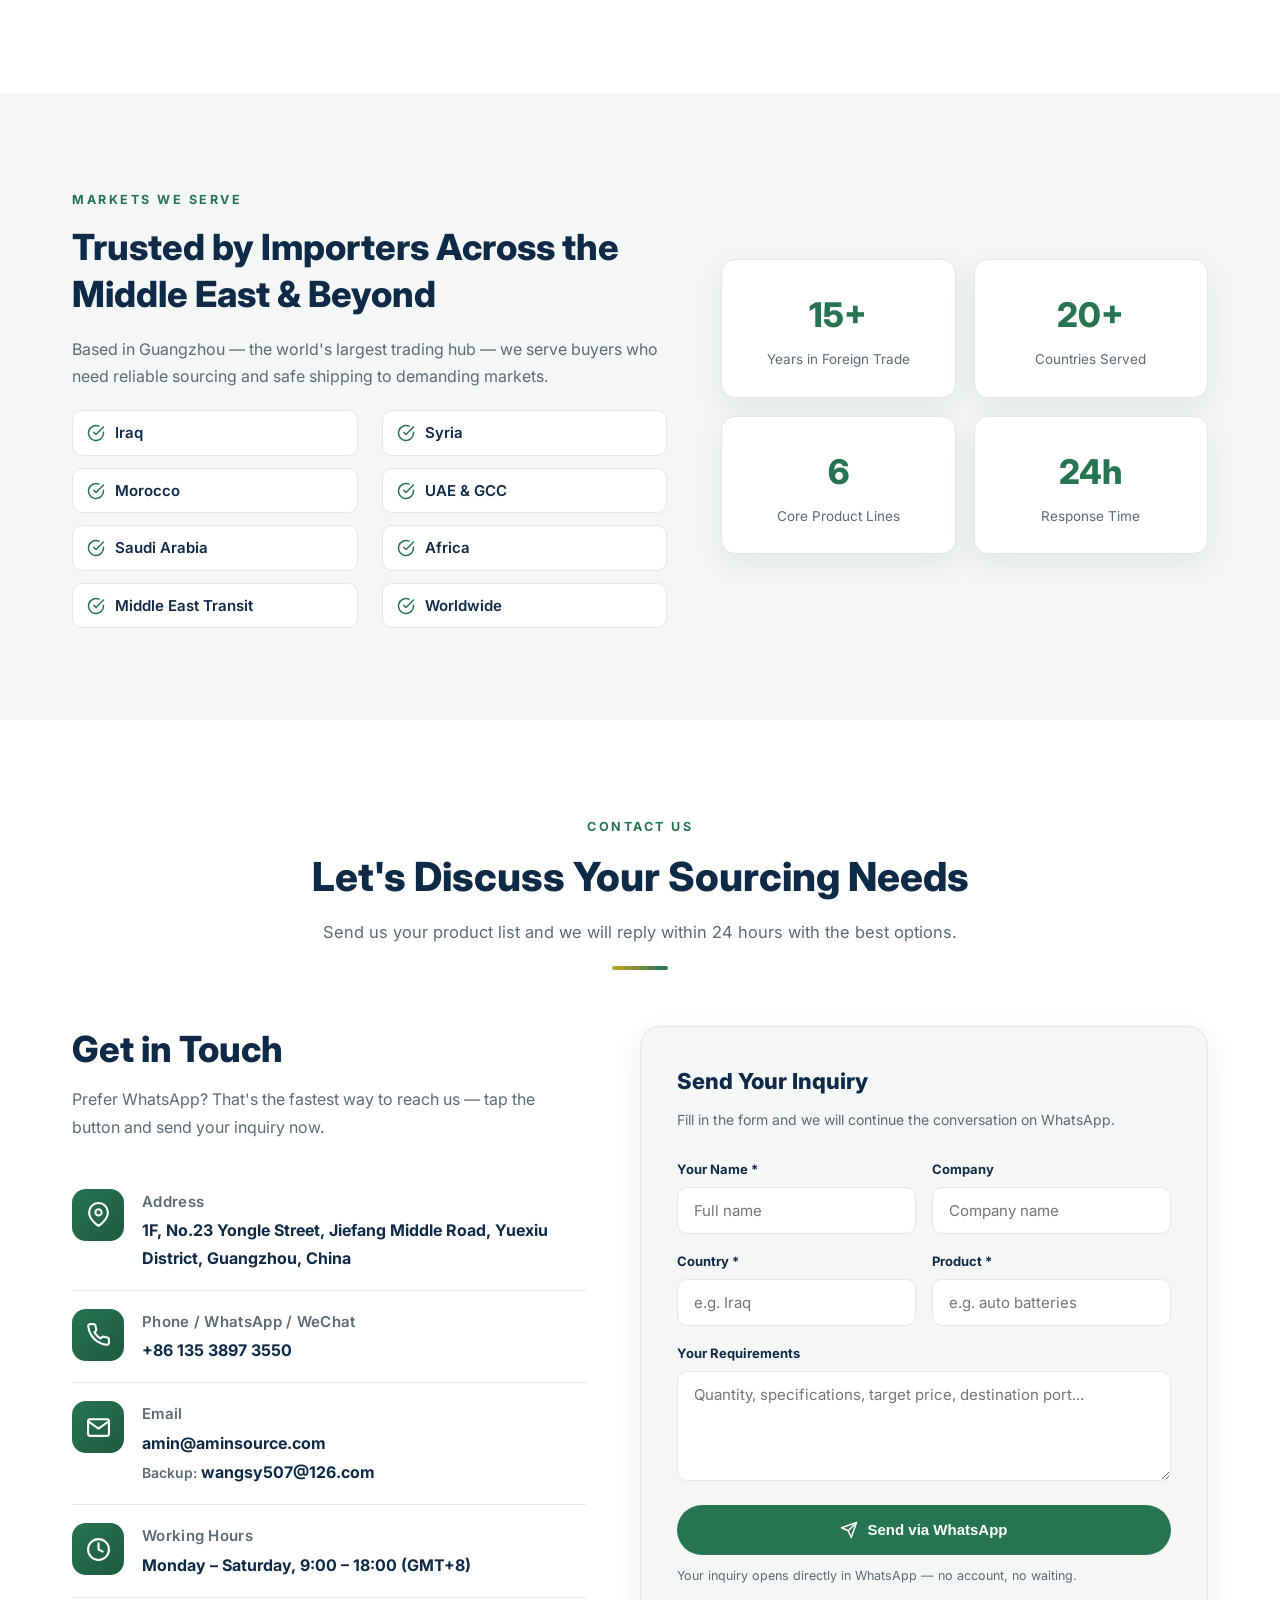
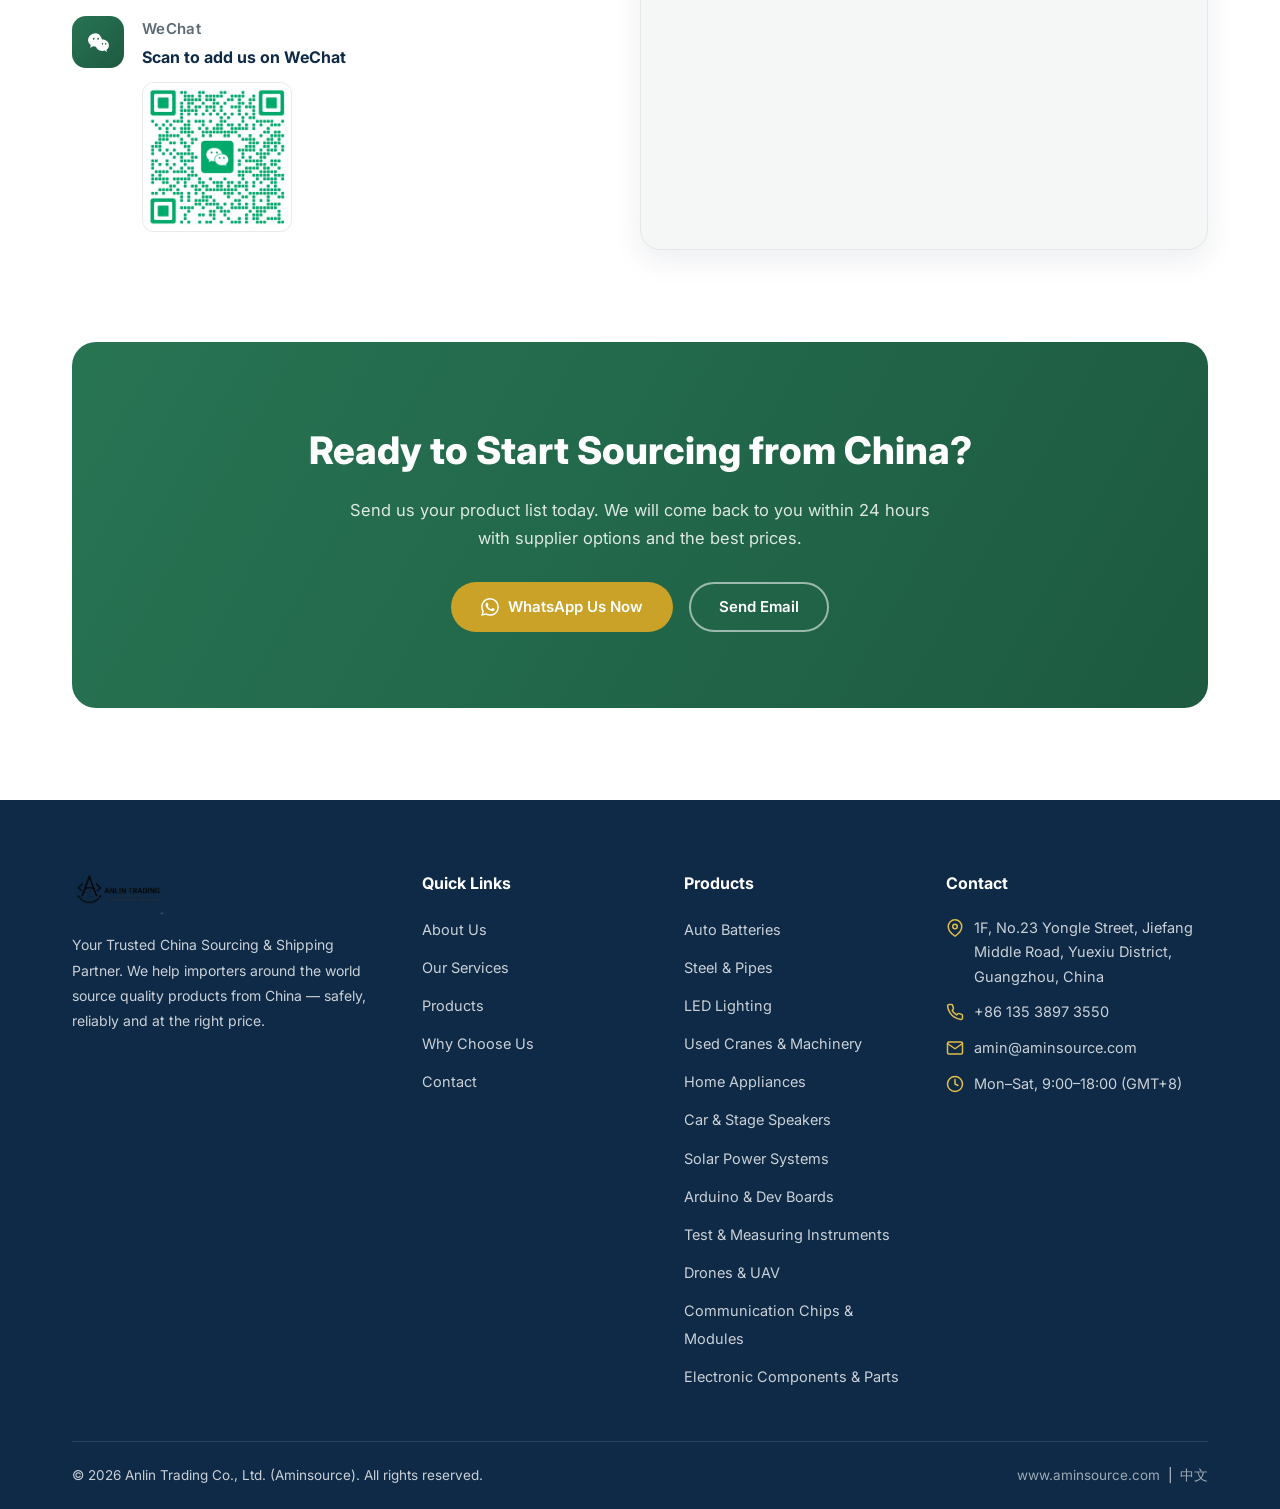
==== commit 6645a6b8: "Update index.html" ====
--- a/index.html
+++ b/index.html
@@ -4,6 +4,8 @@
 <meta charset="UTF-8">
 <meta name="viewport" content="width=device-width, initial-scale=1.0">
 <title>Aminsource | China Sourcing Agent & Shipping Partner in Guangzhou</title>
+  <link rel="canonical" href="https://www.aminsource.com/">
+
 <meta name="description" content="Aminsource (Anlin Trading) is a professional China sourcing agent in Guangzhou. We help global buyers source auto batteries, steel, LED lighting, home appliances, speakers, solar systems, drones, Arduino boards, communication modules, test instruments & electronic components, with factory audits, quality control and reliable shipping to the Middle East and worldwide.">
 <meta name="keywords" content="China sourcing agent, Guangzhou sourcing company, sourcing from China, quality control China, factory audit, shipping agent China, auto batteries supplier, steel supplier China, LED lighting supplier, home appliances supplier, speakers supplier, solar power system, drone supplier, Arduino boards, communication modules, test instruments, electronic components supplier, Iraq, Syria, Middle East">
 <meta name="robots" content="index, follow">
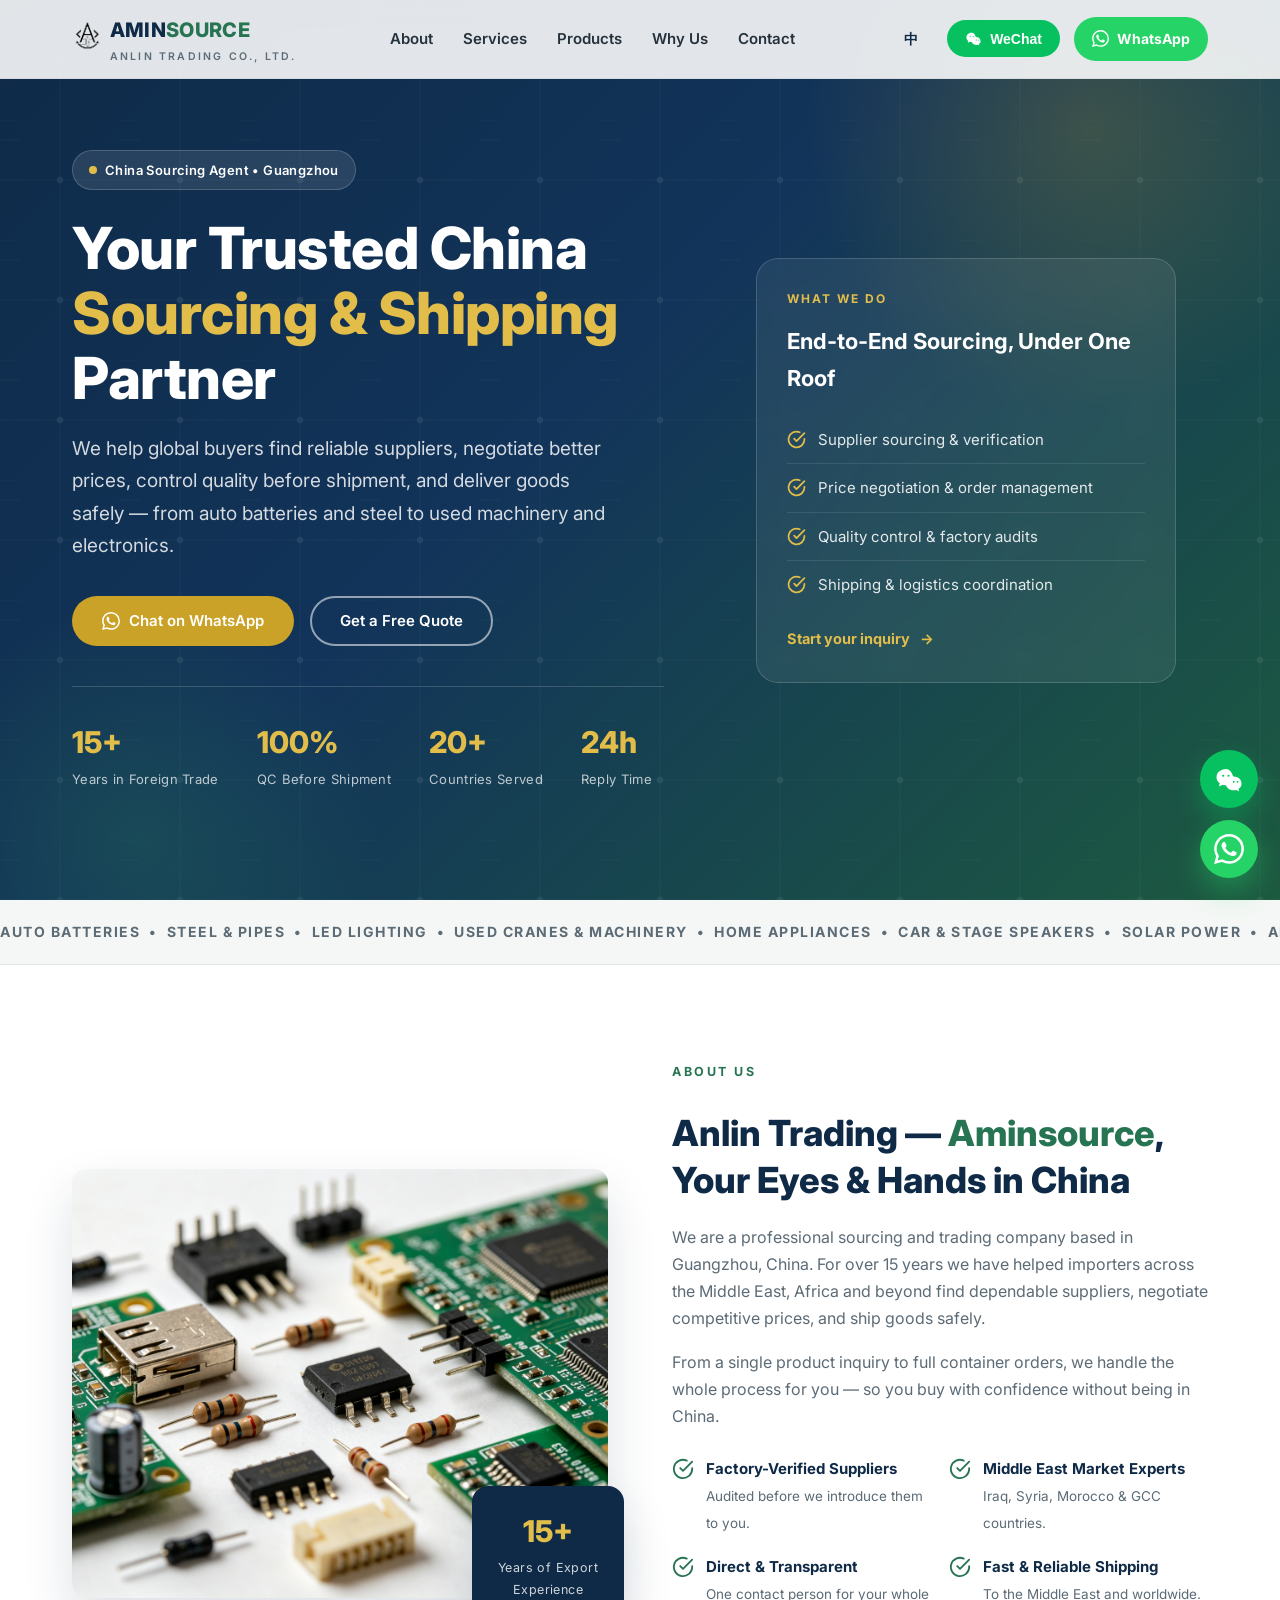
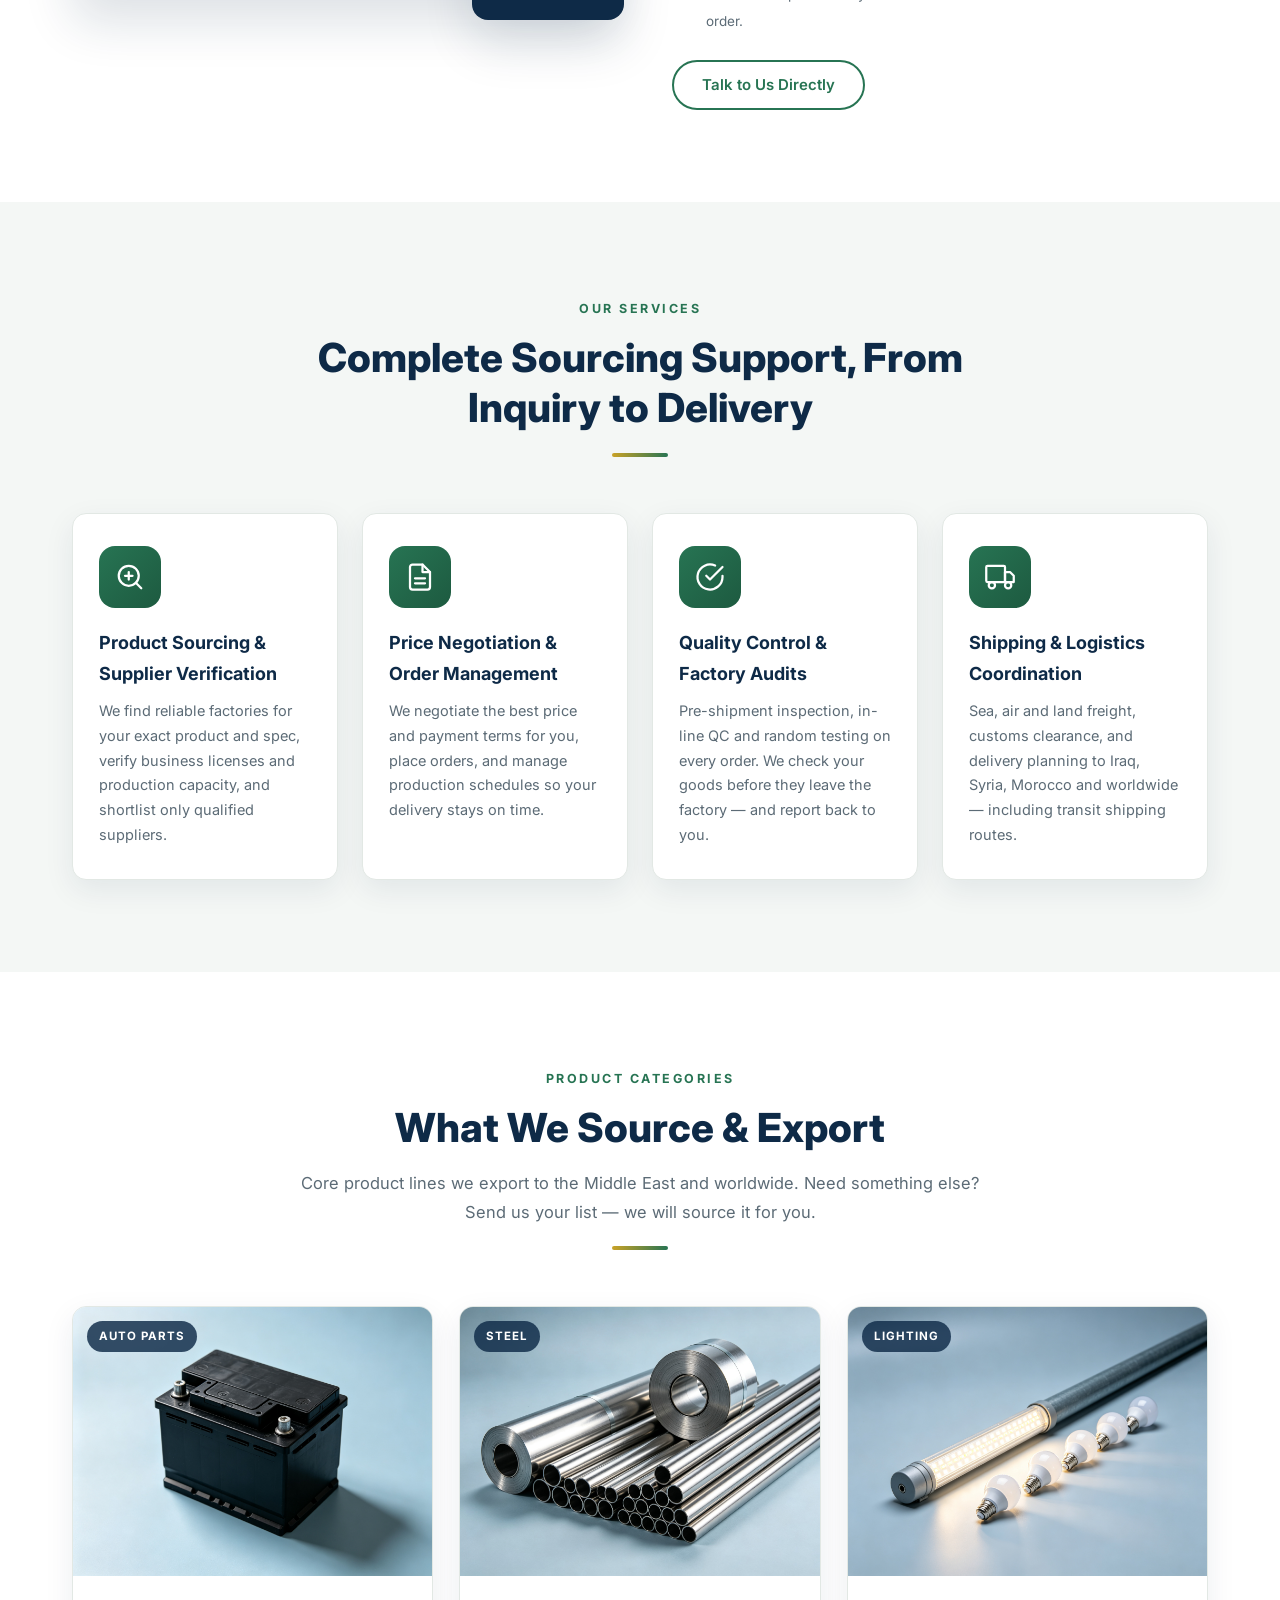
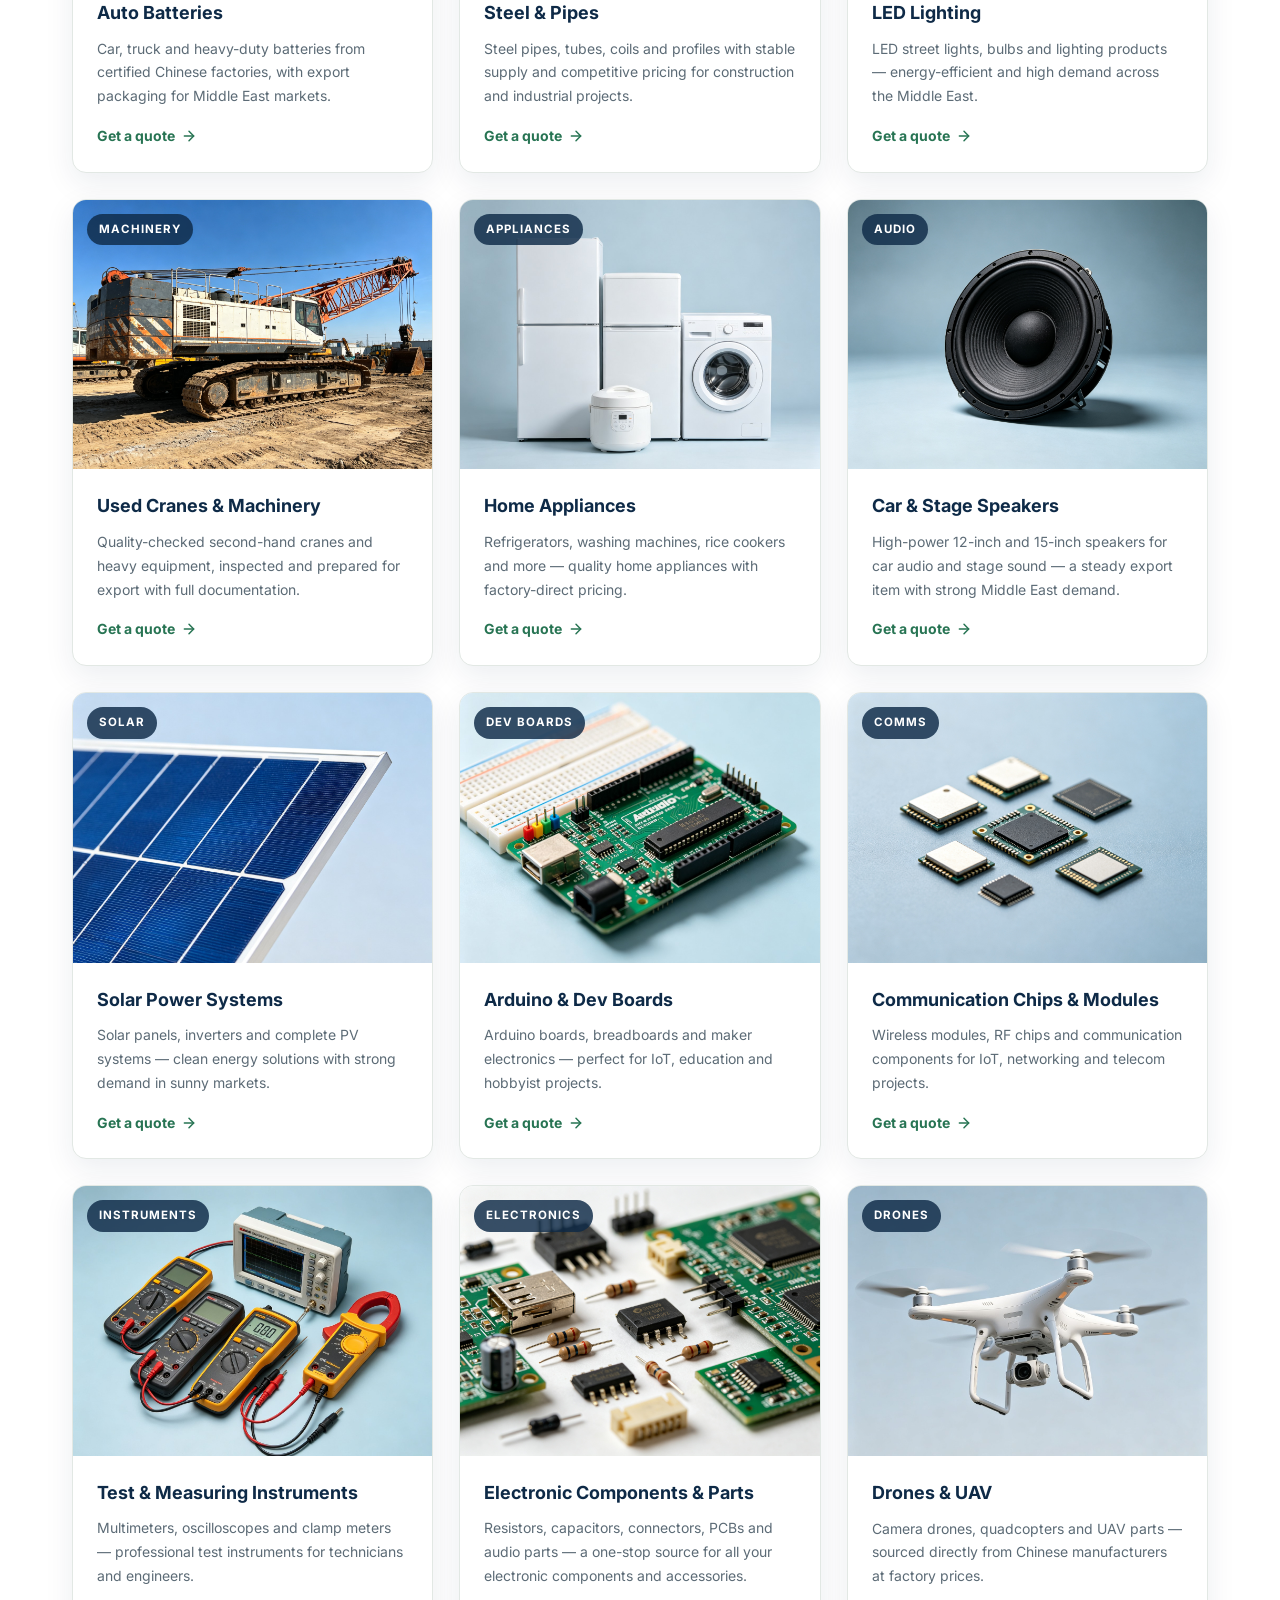
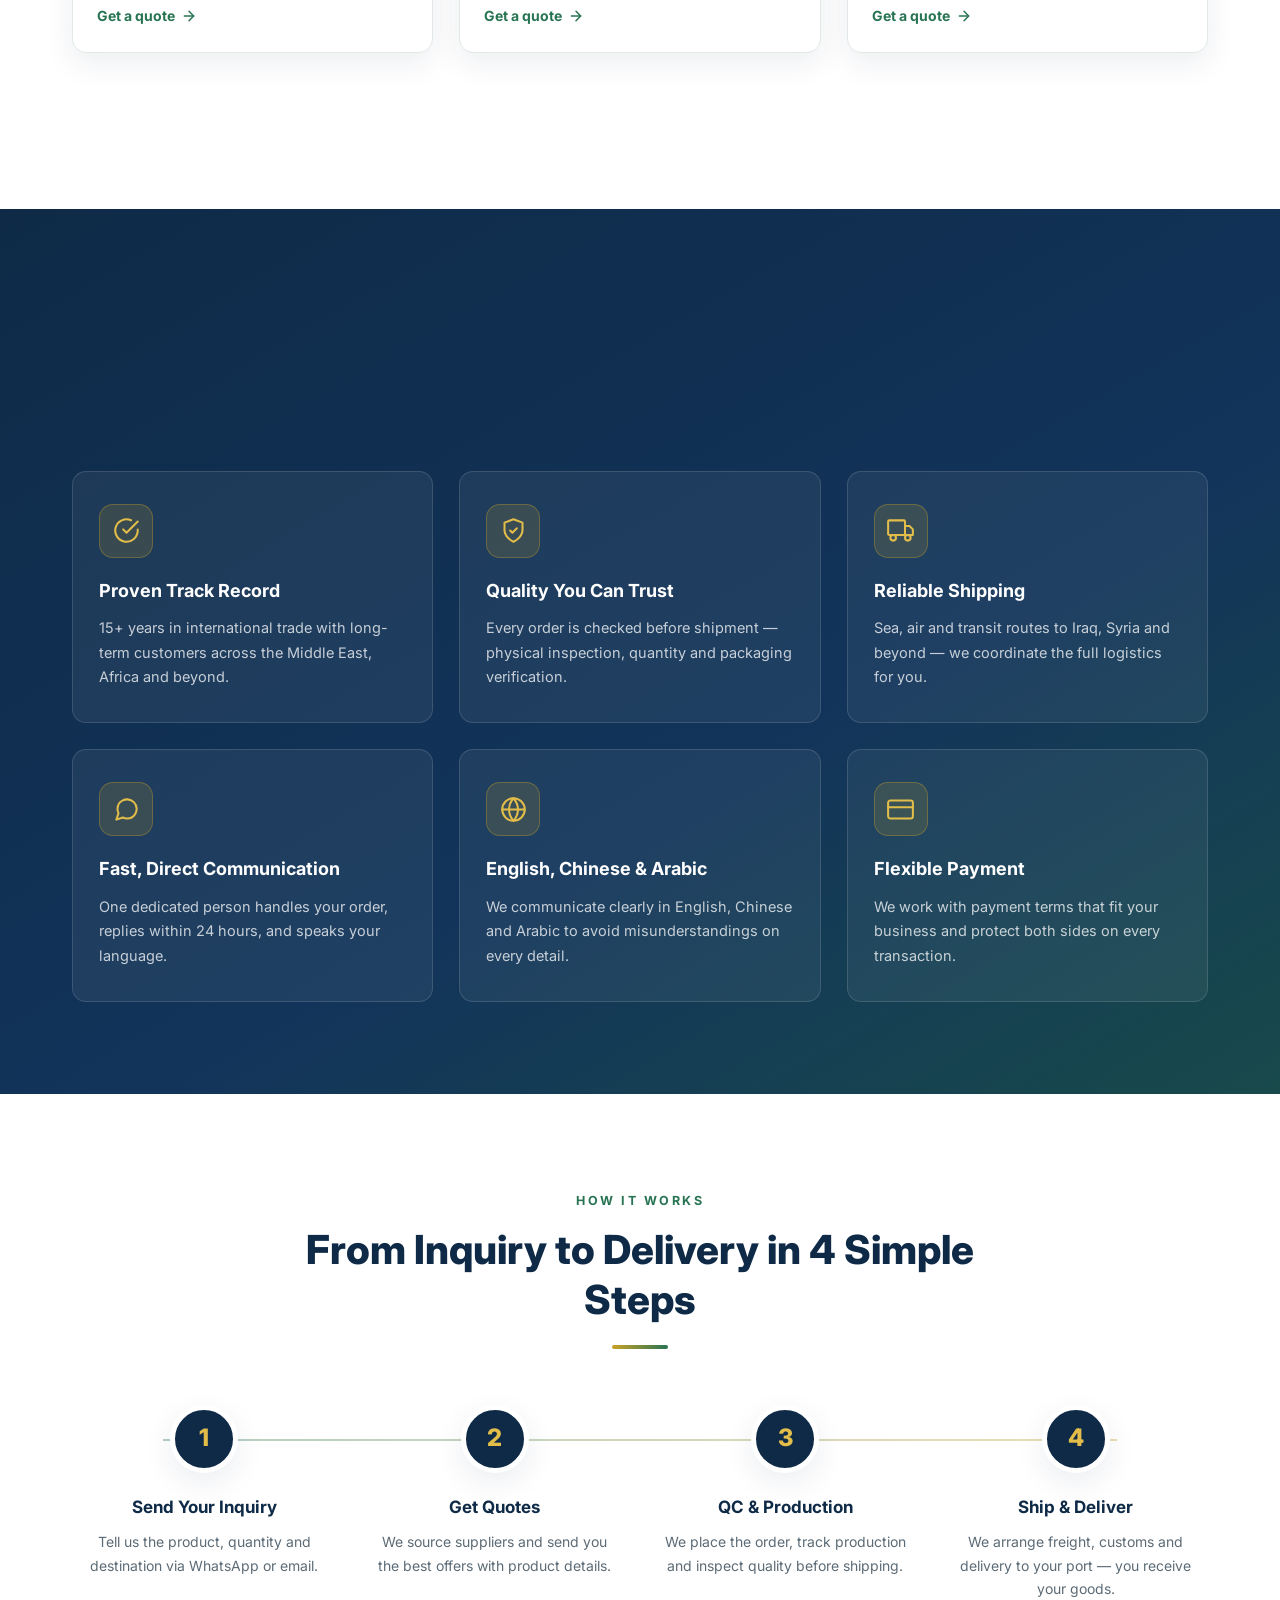
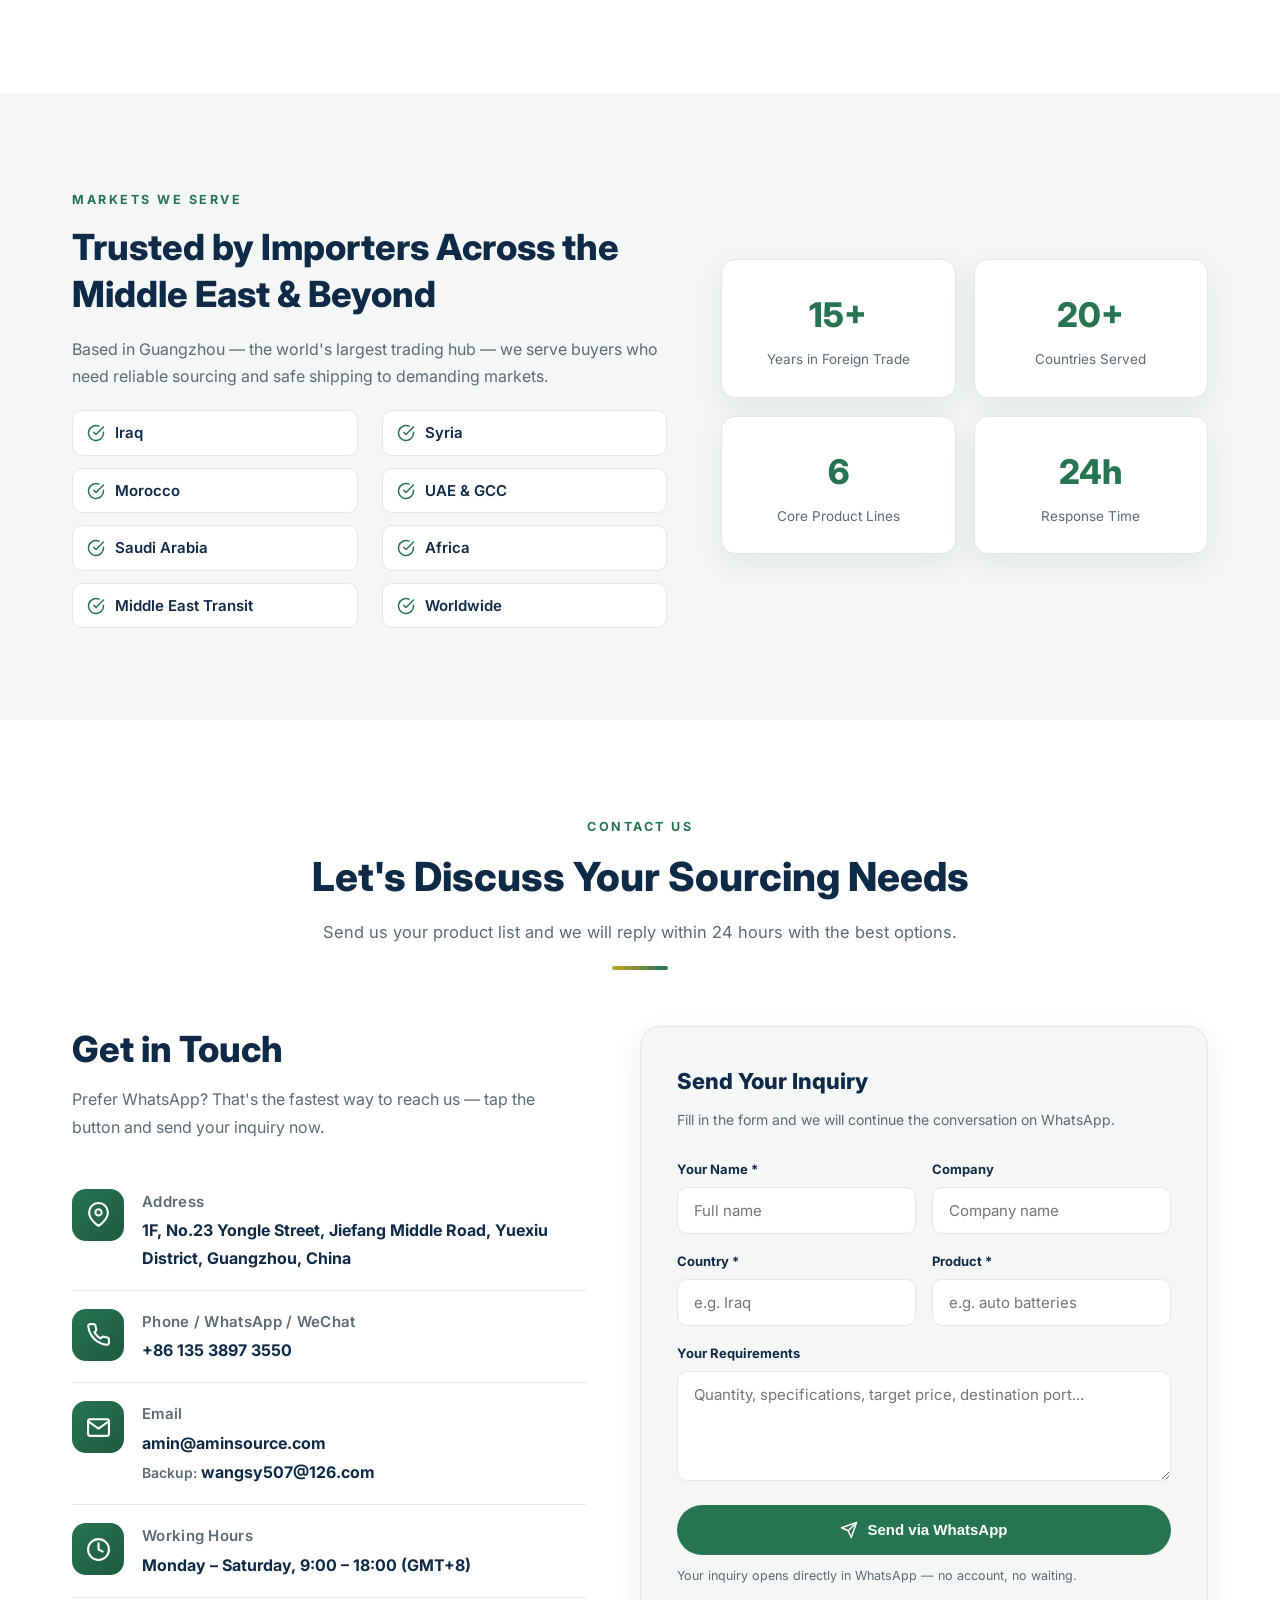
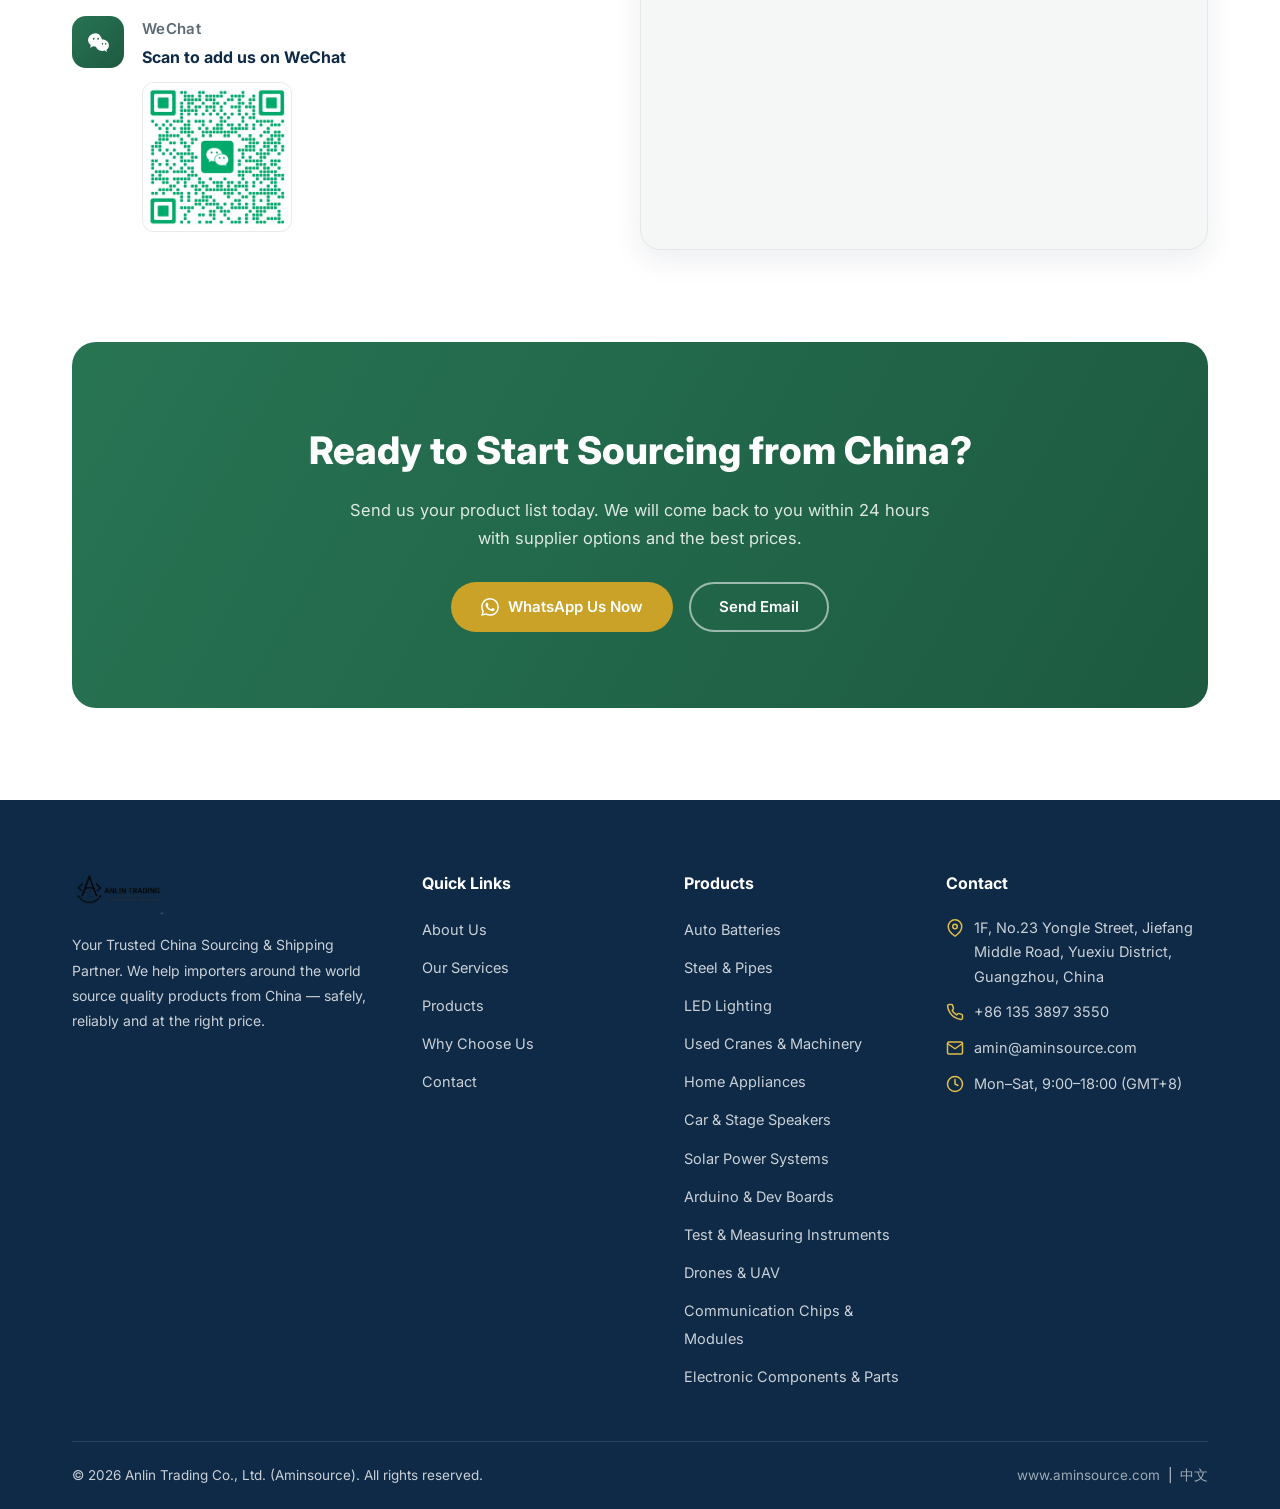
==== commit 5ee2452c: "Update index.html" ====
--- a/index.html
+++ b/index.html
@@ -4,7 +4,7 @@
 <meta charset="UTF-8">
 <meta name="viewport" content="width=device-width, initial-scale=1.0">
 <title>Aminsource | China Sourcing Agent & Shipping Partner in Guangzhou</title>
-  <link rel="canonical" href="https://www.aminsource.com/">
+ 
 
 <meta name="description" content="Aminsource (Anlin Trading) is a professional China sourcing agent in Guangzhou. We help global buyers source auto batteries, steel, LED lighting, home appliances, speakers, solar systems, drones, Arduino boards, communication modules, test instruments & electronic components, with factory audits, quality control and reliable shipping to the Middle East and worldwide.">
 <meta name="keywords" content="China sourcing agent, Guangzhou sourcing company, sourcing from China, quality control China, factory audit, shipping agent China, auto batteries supplier, steel supplier China, LED lighting supplier, home appliances supplier, speakers supplier, solar power system, drone supplier, Arduino boards, communication modules, test instruments, electronic components supplier, Iraq, Syria, Middle East">
